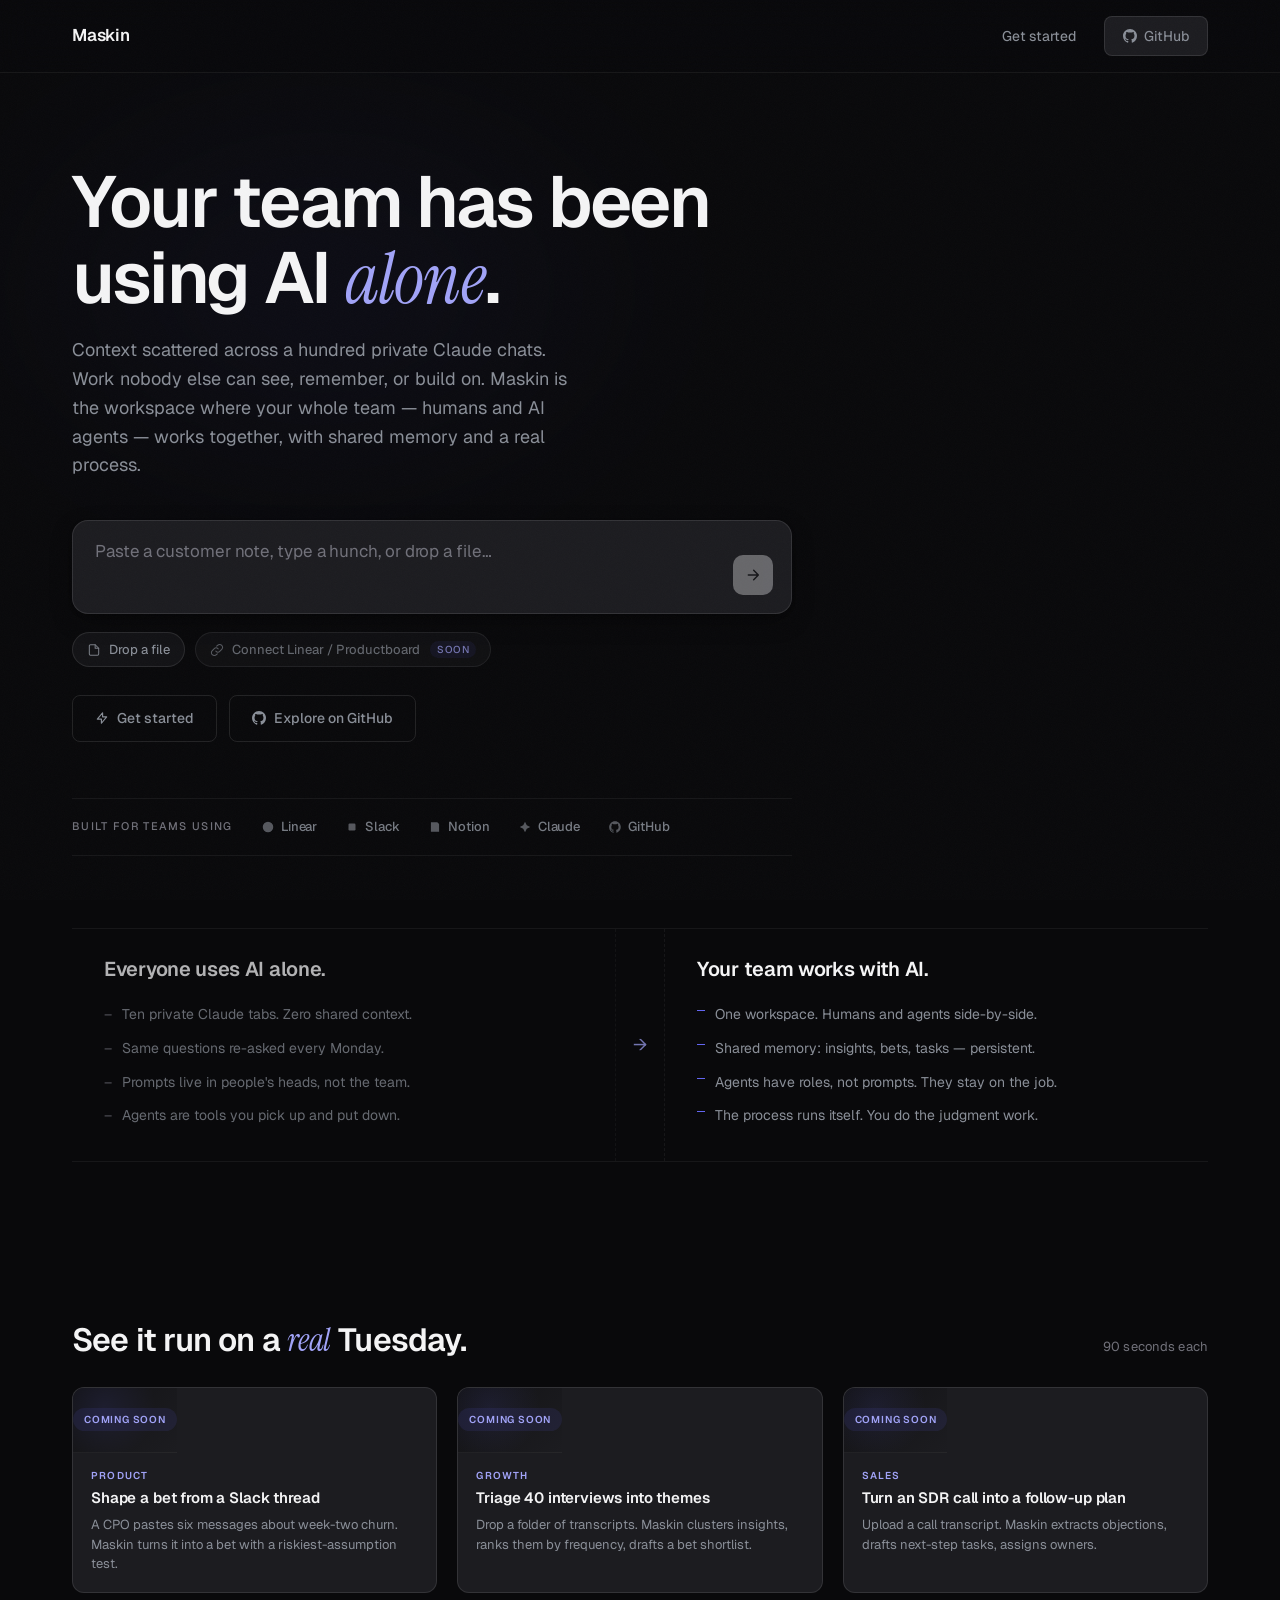
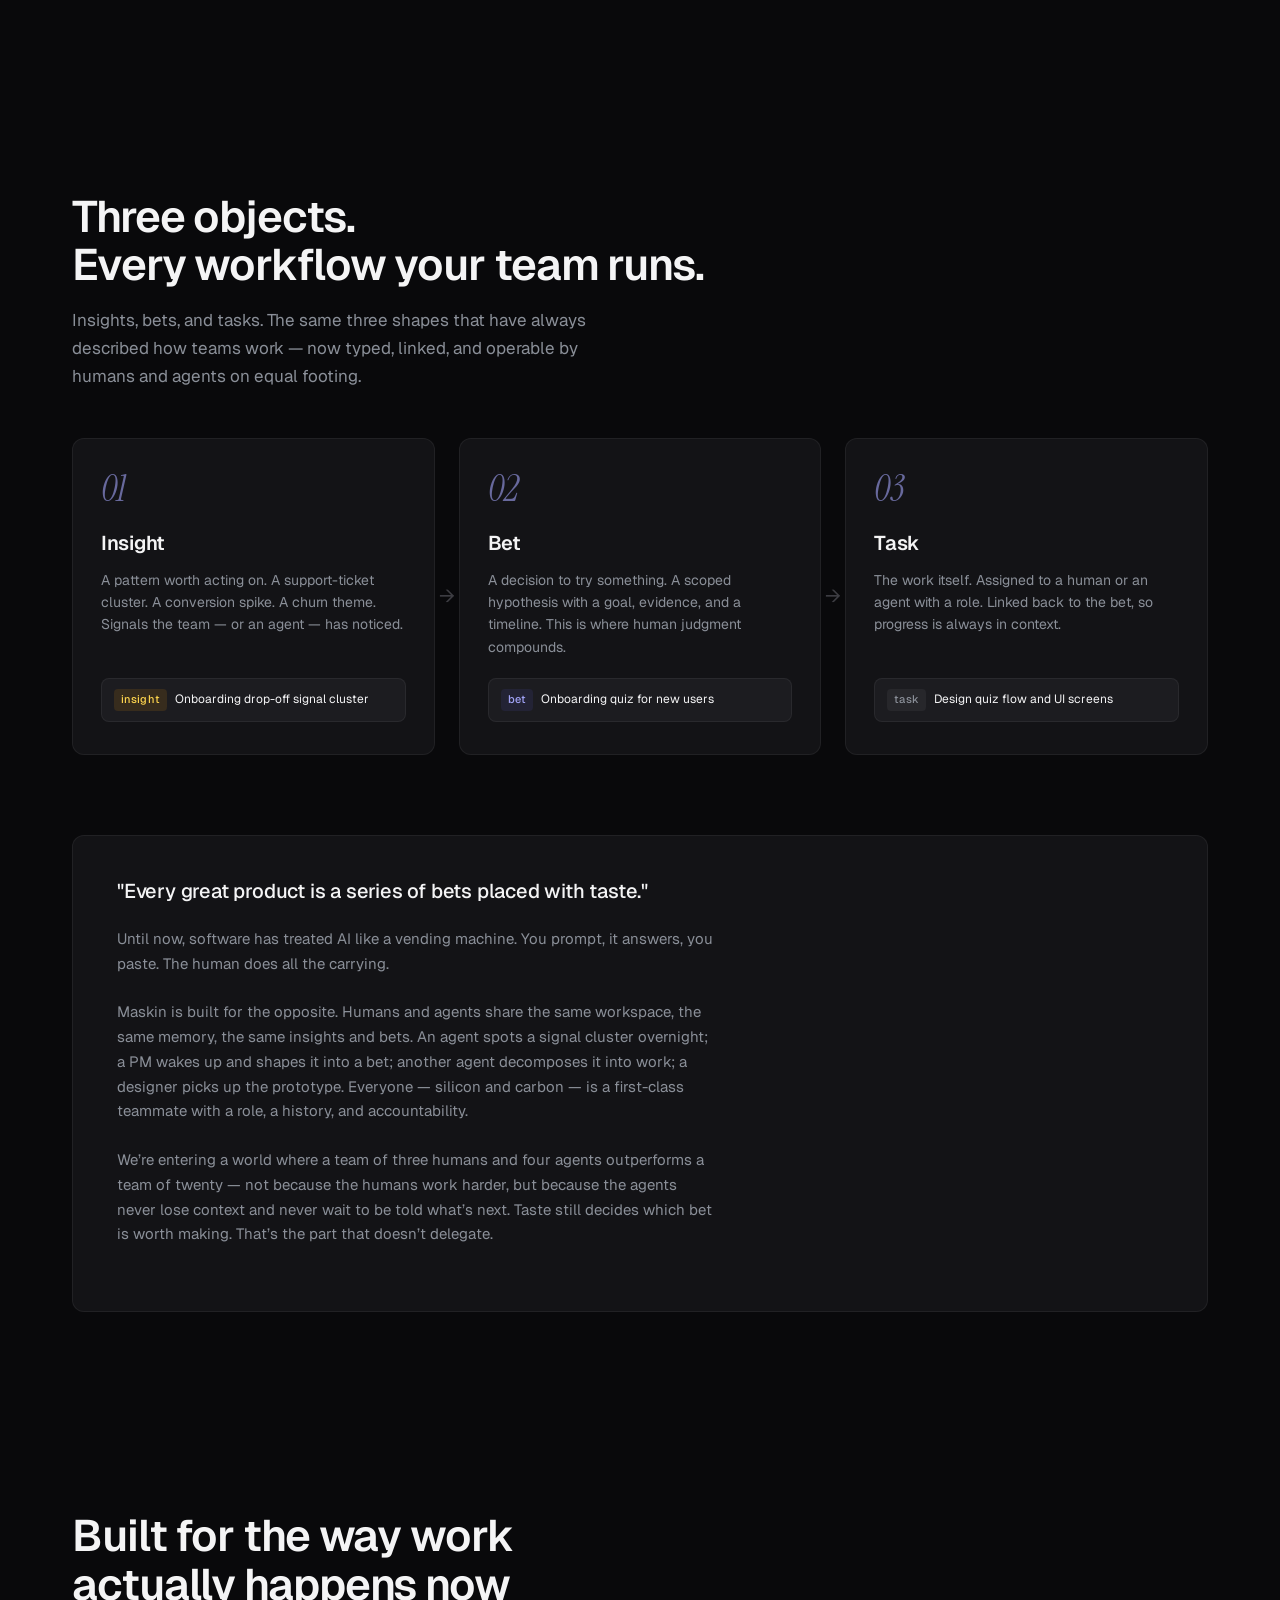
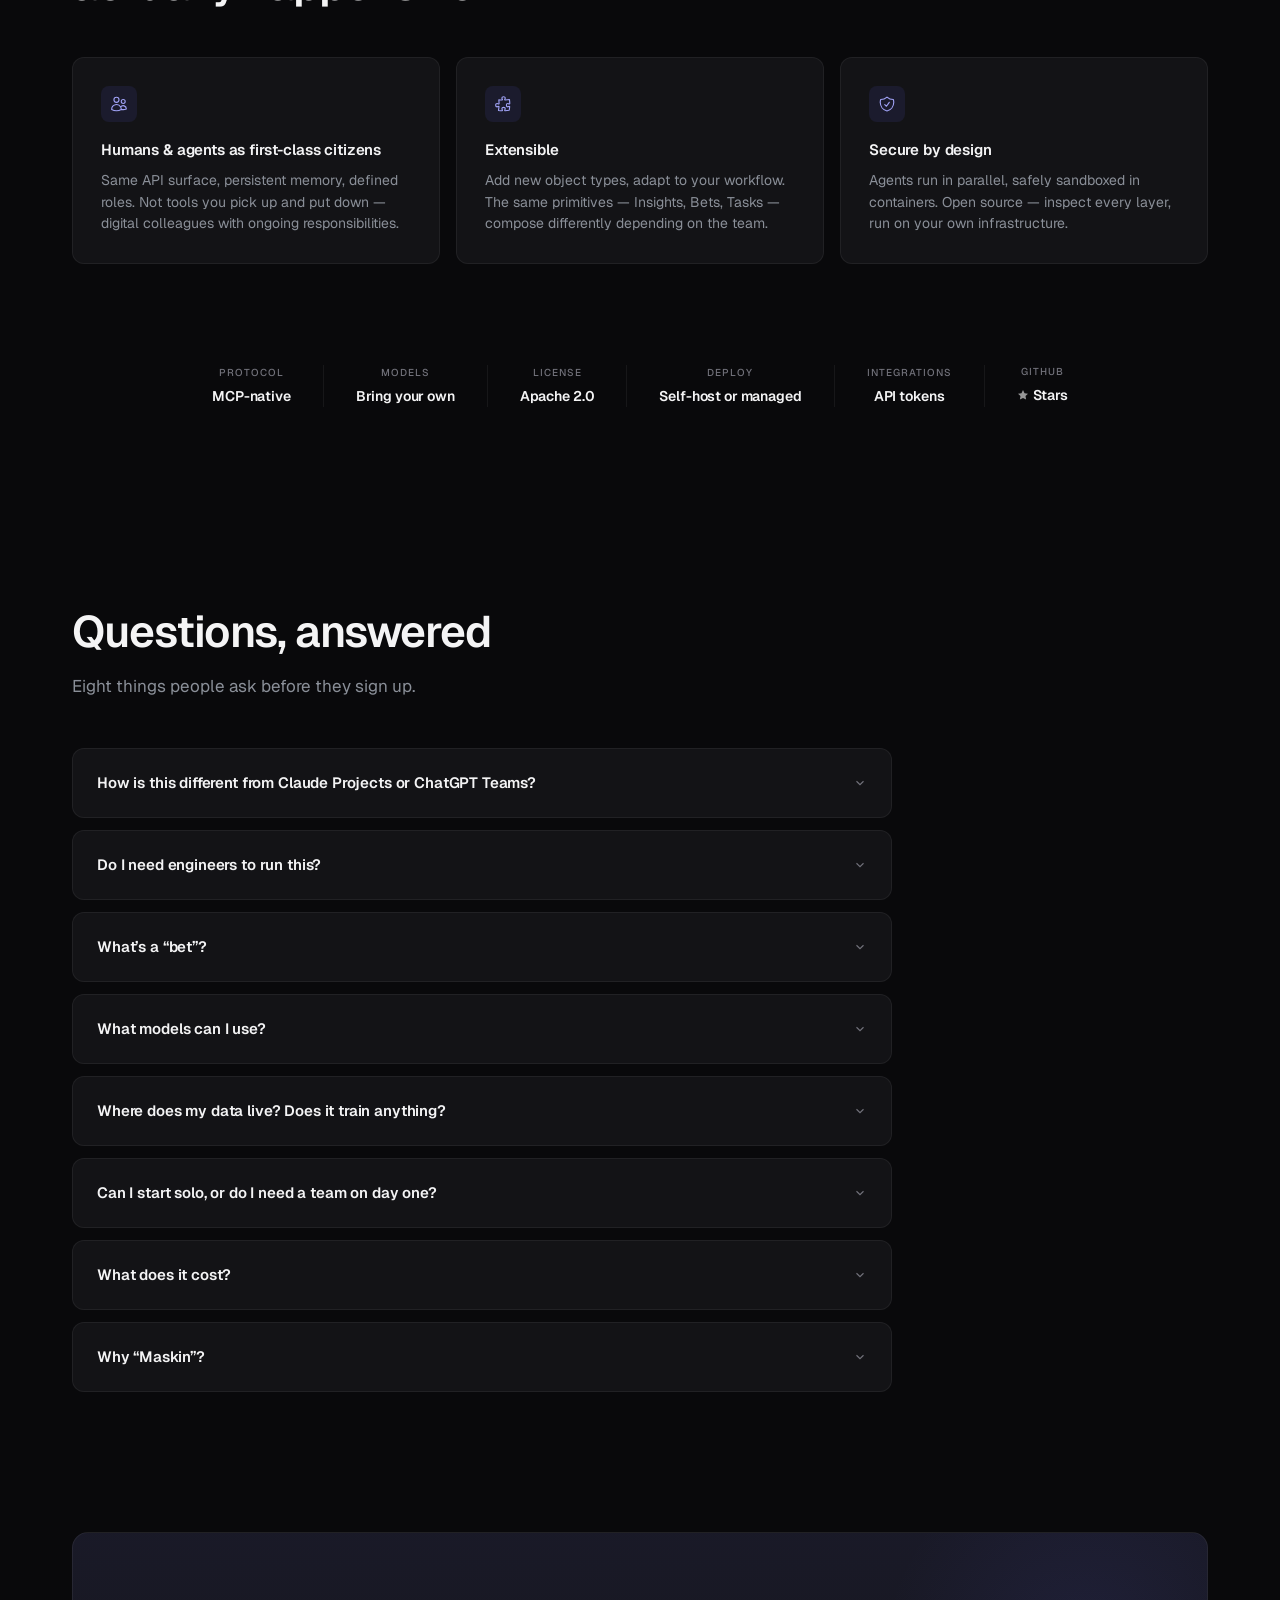
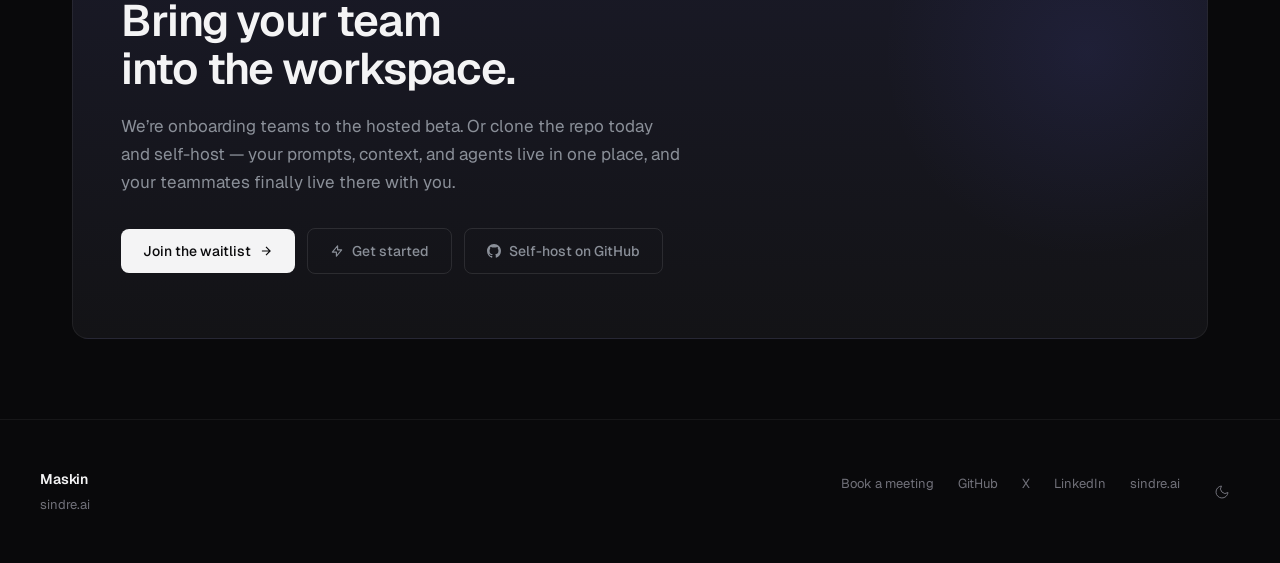
==== index.html @ 31eb18d1 "fixed env" ====
<!DOCTYPE html>
<html lang="en">
<head>
  <meta charset="utf-8" />
  <meta name="viewport" content="width=device-width, initial-scale=1" />
  <!-- Maskin backend base URL for the landing-page guest Bet Strategist endpoint (T5). Override per environment. -->
  <meta name="maskin-api-base" content="https://maskin.sindre.ai" />
  <title>Maskin — Your team's workspace for working with AI agents</title>
  <meta name="description" content="Stop using AI alone. Maskin is the purpose-built workspace where your whole team — humans and AI agents — works together with shared memory, context, and process. Open source." />

  <!-- Crawling & indexing -->
  <link rel="canonical" href="https://sindre.ai/" />
  <meta name="robots" content="index, follow, max-image-preview:large, max-snippet:-1" />

  <!-- Browser chrome -->
  <meta name="theme-color" content="#09090b" media="(prefers-color-scheme: dark)" />
  <meta name="theme-color" content="#fafafa" media="(prefers-color-scheme: light)" />
  <meta name="color-scheme" content="dark light" />

  <!-- Icons -->
  <link rel="icon" type="image/svg+xml" href="/favicon.svg" />
  <link rel="apple-touch-icon" href="/favicon.svg" />

  <!-- Open Graph -->
  <meta property="og:type" content="website" />
  <meta property="og:site_name" content="Maskin" />
  <meta property="og:url" content="https://sindre.ai/" />
  <meta property="og:title" content="Maskin — Your team's workspace for working with AI agents" />
  <meta property="og:description" content="Stop using AI alone. Maskin is the purpose-built workspace where your whole team — humans and AI agents — works together with shared memory, context, and process. Open source." />
  <meta property="og:image" content="https://sindre.ai/og-image.svg" />
  <meta property="og:image:width" content="1200" />
  <meta property="og:image:height" content="630" />
  <meta property="og:image:alt" content="Maskin — Your team's workspace for working with AI agents" />
  <meta property="og:locale" content="en_US" />

  <!-- Twitter / X Card -->
  <meta name="twitter:card" content="summary_large_image" />
  <meta name="twitter:site" content="@Sindre_ai" />
  <meta name="twitter:creator" content="@Sindre_ai" />
  <meta name="twitter:title" content="Maskin — Your team's workspace for working with AI agents" />
  <meta name="twitter:description" content="Stop using AI alone. Maskin is the workspace where your whole team — humans and AI agents — works together with shared memory, context, and process. Open source." />
  <meta name="twitter:image" content="https://sindre.ai/og-image.svg" />
  <meta name="twitter:image:alt" content="Maskin — Your team's workspace for working with AI agents" />

  <!-- Structured data -->
  <script type="application/ld+json">
  {
    "@context": "https://schema.org",
    "@type": "Organization",
    "name": "Maskin",
    "url": "https://sindre.ai/",
    "logo": "https://sindre.ai/favicon.svg",
    "description": "Maskin is the purpose-built workspace where your whole team — humans and AI agents — works together with shared memory, context, and process.",
    "sameAs": [
      "https://github.com/sindre-ai/maskin",
      "https://x.com/Sindre_ai",
      "https://www.linkedin.com/company/sindre"
    ]
  }
  </script>

  <link rel="preconnect" href="https://fonts.googleapis.com" />
  <link rel="preconnect" href="https://fonts.gstatic.com" crossorigin />
  <link href="https://fonts.googleapis.com/css2?family=Geist:wght@300;400;500;600;700&family=Instrument+Serif:ital@0;1&display=swap" rel="stylesheet" />
  <style>
    *, *::before, *::after { box-sizing: border-box; margin: 0; padding: 0; }

    /* ===== DARK-FIRST DESIGN SYSTEM ===== */
    :root {
      --bg: #09090b;
      --bg-surface: #131316;
      --bg-elevated: #1c1c20;
      --bg-hover: #222228;
      --bg-glass: rgba(9,9,11,0.82);
      --text: #f4f4f5;
      --text-secondary: #8a8f98;
      --text-muted: #71717a;
      --border: rgba(255,255,255,0.06);
      --border-hover: rgba(255,255,255,0.1);
      --border-strong: rgba(255,255,255,0.14);
      --accent: var(--tweak-accent, #6366f1);
      --accent-hover: #818cf8;
      --accent-subtle: color-mix(in srgb, var(--accent) 10%, transparent);
      --accent-text: color-mix(in srgb, var(--accent) 60%, #fff);
      --shadow-sm: 0 1px 2px rgba(0,0,0,0.3);
      --shadow-md: 0 2px 4px rgba(0,0,0,0.2), 0 8px 24px -4px rgba(0,0,0,0.4);
      --shadow-lg: 0 2px 4px rgba(0,0,0,0.2), 0 12px 32px -4px rgba(0,0,0,0.5), 0 32px 64px -8px rgba(0,0,0,0.3);
      --mock-bg: #111114;
      --mock-sidebar: #0e0e11;
      --mock-border: rgba(255,255,255,0.06);
      --mock-chrome: #0e0e11;
      --green: #34d399;
      --green-bg: rgba(16,185,129,0.12);
      --green-text: #6ee7b7;
      --blue-bg: rgba(59,130,246,0.12);
      --blue-text: #93c5fd;
      --amber-bg: rgba(245,158,11,0.12);
      --amber-text: #fcd34d;
      --rose-bg: rgba(244,63,94,0.12);
      --rose-text: #fda4af;
      --purple-bg: rgba(139,92,246,0.12);
      --purple-text: #c4b5fd;
    }

    [data-theme="light"] {
      --bg: #fafafa;
      --bg-surface: #f4f4f5;
      --bg-elevated: #ffffff;
      --bg-hover: #e4e4e7;
      --bg-glass: rgba(250,250,250,0.82);
      --text: #18181b;
      --text-secondary: #52525b;
      --text-muted: #a1a1aa;
      --border: rgba(0,0,0,0.06);
      --border-hover: rgba(0,0,0,0.1);
      --border-strong: rgba(0,0,0,0.14);
      --accent: #6366f1;
      --accent-hover: #4f46e5;
      --accent-subtle: rgba(99,102,241,0.06);
      --accent-text: #4338ca;
      --shadow-sm: 0 1px 2px rgba(0,0,0,0.04);
      --shadow-md: 0 2px 4px rgba(0,0,0,0.03), 0 8px 24px -4px rgba(0,0,0,0.06);
      --shadow-lg: 0 2px 4px rgba(0,0,0,0.03), 0 12px 32px -4px rgba(0,0,0,0.08), 0 32px 64px -8px rgba(0,0,0,0.06);
      --mock-bg: #ffffff;
      --mock-sidebar: #f8f8fa;
      --mock-border: rgba(0,0,0,0.06);
      --mock-chrome: #f4f4f5;
      --green: #10b981;
      --green-bg: #ecfdf5;
      --green-text: #065f46;
      --blue-bg: #eff6ff;
      --blue-text: #1e40af;
      --amber-bg: #fffbeb;
      --amber-text: #92400e;
      --rose-bg: #fff1f2;
      --rose-text: #9f1239;
      --purple-bg: #f5f3ff;
      --purple-text: #5b21b6;
    }

    html { scroll-behavior: smooth; }

    body {
      font-family: "Geist Sans", "Geist", ui-sans-serif, system-ui, -apple-system, sans-serif;
      background: var(--bg);
      color: var(--text);
      line-height: 1.6;
      -webkit-font-smoothing: antialiased;
      -moz-osx-font-smoothing: grayscale;
      transition: background 0.4s ease, color 0.4s ease;
    }

    /* Noise texture overlay */
    body::before {
      content: '';
      position: fixed; inset: 0; z-index: 9999;
      pointer-events: none;
      background-image: url("data:image/svg+xml,%3Csvg viewBox='0 0 256 256' xmlns='http://www.w3.org/2000/svg'%3E%3Cfilter id='n'%3E%3CfeTurbulence type='fractalNoise' baseFrequency='0.9' numOctaves='4' stitchTiles='stitch'/%3E%3C/filter%3E%3Crect width='100%25' height='100%25' filter='url(%23n)'/%3E%3C/svg%3E");
      background-size: 200px;
      opacity: 0.025;
    }
    [data-theme="light"] body::before { opacity: 0.018; }

    /* Fade-up animation */
    .fade-up {
      opacity: 0;
      transform: translateY(24px);
      transition: opacity 0.8s cubic-bezier(0.16, 1, 0.3, 1),
                  transform 0.8s cubic-bezier(0.16, 1, 0.3, 1);
    }
    .fade-up.visible { opacity: 1; transform: translateY(0); }
    .fade-up.d1 { transition-delay: 0.1s; }
    .fade-up.d2 { transition-delay: 0.2s; }
    .fade-up.d3 { transition-delay: 0.3s; }

    /* ===== NAV ===== */
    .nav {
      position: fixed; top: 0; left: 0; right: 0; z-index: 100;
      background: var(--bg-glass);
      backdrop-filter: blur(16px) saturate(1.4);
      -webkit-backdrop-filter: blur(16px) saturate(1.4);
      border-bottom: 1px solid var(--border);
    }
    .nav-inner {
      max-width: 1200px; margin: 0 auto;
      display: flex; align-items: center; justify-content: space-between;
      padding: 0 32px; height: 72px;
    }
    .nav-logo {
      font-size: 17px; font-weight: 600; color: var(--text);
      text-decoration: none; display: flex; align-items: center; gap: 10px;
      letter-spacing: -0.01em;
    }
    .nav-logo svg { width: 22px; height: 22px; opacity: 0.9; }
    .nav-links { display: flex; align-items: center; gap: 28px; }
    .nav-links a {
      font-size: 14px; font-weight: 450; color: var(--text-secondary);
      text-decoration: none; transition: color 0.2s;
    }
    .nav-links a:hover { color: var(--text); }
    .nav-cta {
      display: inline-flex; align-items: center; gap: 7px;
      padding: 8px 18px; border-radius: 8px; font-size: 13px; font-weight: 500;
      background: var(--bg-elevated); color: var(--text); text-decoration: none;
      border: 1px solid var(--border-hover);
      transition: all 0.2s;
    }
    .nav-cta:hover { border-color: var(--border-strong); background: var(--bg-hover); }
    .theme-toggle {
      background: none; border: none; border-radius: 8px;
      width: 36px; height: 36px; cursor: pointer;
      display: flex; align-items: center; justify-content: center;
      color: var(--text-muted); transition: all 0.2s;
    }
    .theme-toggle:hover { color: var(--text-secondary); }

    /* ===== HERO ===== */
    .hero {
      position: relative;
      padding: 164px 32px 80px;
      max-width: 1200px; margin: 0 auto;
    }
    .hero-label-dot {
      width: 6px; height: 6px; border-radius: 50%;
      background: var(--accent); box-shadow: 0 0 0 4px var(--accent-subtle);
      animation: pulse-dot 2.4s infinite;
    }
    .hero h1 em {
      font-style: italic; font-family: 'Instrument Serif', Georgia, serif;
      font-weight: 400; color: var(--accent-text);
      letter-spacing: -0.01em;
    }
    .split-narrative {
      margin-top: 72px;
      display: grid;
      grid-template-columns: 1fr 48px 1fr;
      gap: 0;
      border-top: 1px solid var(--border);
      border-bottom: 1px solid var(--border);
      align-items: stretch;
    }
    .split-col { padding: 28px 32px; min-height: 220px; }
    .split-before { border-right: 1px dashed var(--border); opacity: 0.72; }
    .split-after { border-left: 1px dashed var(--border); padding-left: 32px; }
    .split-divider {
      display: flex; align-items: center; justify-content: center;
      color: var(--accent-text); font-size: 18px; opacity: 0.7;
    }
    .split-label {
      font-size: 10px; font-weight: 600; text-transform: uppercase;
      letter-spacing: 0.14em; color: var(--text-muted);
      margin-bottom: 8px;
    }
    .split-after .split-label { color: var(--accent-text); }
    .split-title {
      font-size: 20px; font-weight: 600; letter-spacing: -0.015em;
      color: var(--text); margin-bottom: 16px; line-height: 1.25;
    }
    .split-list { list-style: none; padding: 0; margin: 0; }
    .split-list li {
      font-size: 14px; color: var(--text-secondary); line-height: 1.55;
      padding: 6px 0 6px 18px; position: relative;
    }
    .split-before .split-list li::before {
      content: '\2013'; position: absolute; left: 0; top: 6px;
      color: var(--text-muted);
    }
    .split-after .split-list li::before {
      content: ''; position: absolute; left: 0; top: 12px;
      width: 8px; height: 1px; background: var(--accent);
    }
    @media (max-width: 768px) {
      .split-narrative { grid-template-columns: 1fr; }
      .split-divider { display: none; }
      .split-before, .split-after { border: none; padding: 24px 20px; }
      .split-before { border-bottom: 1px dashed var(--border); }
    }
    .hero::before {
      content: '';
      position: absolute; top: 40px; left: -10%; width: 800px; height: 500px;
      background: radial-gradient(ellipse at center, var(--accent) 0%, transparent 70%);
      opacity: 0.06; filter: blur(80px);
      pointer-events: none; z-index: -1;
    }
    .hero-label {
      font-size: 11px; font-weight: 500; text-transform: uppercase;
      letter-spacing: 0.12em; color: var(--accent-text);
      margin-bottom: 20px; display: flex; align-items: center; gap: 8px;
    }
    .hero-label svg { width: 14px; height: 14px; opacity: 0.7; }
    .hero h1 {
      font-size: clamp(48px, 6vw, 72px); font-weight: 600;
      line-height: 1.05; letter-spacing: -0.03em;
      color: var(--text);
      margin-bottom: 20px; max-width: 720px;
    }
    .hero p {
      font-size: 18px; color: var(--text-secondary);
      max-width: 520px; line-height: 1.6; margin-bottom: 40px;
    }
    .hero p.hero-explainer {
      font-size: 22px; color: var(--text);
      max-width: 640px; line-height: 1.5; margin-bottom: 18px;
      font-weight: 400; letter-spacing: -0.01em;
    }
    .hero p.hero-explainer em, .hero p.hero-explainer strong {
      font-weight: 500; color: var(--text);
    }
    @media (max-width: 640px) {
      .hero p.hero-explainer { font-size: 18px; }
    }
    .demo-explainer {
      font-size: clamp(22px, 2.2vw, 28px);
      font-weight: 500;
      line-height: 1.35; letter-spacing: -0.02em;
      color: var(--text);
      max-width: 760px;
      margin: 0 auto 14px;
      text-align: center;
      text-wrap: balance;
    }
    @media (max-width: 640px) {
      .demo-explainer { font-size: 20px; }
    }
    .hero-actions { display: flex; align-items: center; gap: 12px; flex-wrap: wrap; }
    .btn-primary {
      display: inline-flex; align-items: center; gap: 8px;
      padding: 11px 22px; border-radius: 8px; font-size: 14px; font-weight: 500;
      background: var(--text); color: var(--bg); text-decoration: none;
      transition: all 0.2s cubic-bezier(0.16, 1, 0.3, 1);
      border: none; cursor: pointer;
    }
    .btn-primary:hover { transform: translateY(-1px); box-shadow: 0 4px 16px rgba(0,0,0,0.3); }
    .btn-secondary {
      display: inline-flex; align-items: center; gap: 8px;
      padding: 11px 22px; border-radius: 8px; font-size: 14px; font-weight: 500;
      background: transparent; color: var(--text-secondary); text-decoration: none;
      border: 1px solid var(--border-hover); cursor: pointer;
      transition: all 0.2s cubic-bezier(0.16, 1, 0.3, 1);
    }
    .btn-secondary:hover { border-color: var(--border-strong); color: var(--text); transform: translateY(-1px); }

    /* ===== PROMPT BAR ===== */
    .prompt-bar-wrap {
      max-width: 720px;
      margin: 32px 0 28px;
    }
    .prompt-bar {
      position: relative;
      display: flex;
      align-items: flex-end;
      gap: 12px;
      padding: 18px 18px 18px 22px;
      background: var(--bg-elevated);
      border: 1px solid var(--border-hover);
      border-radius: 16px;
      box-shadow: var(--shadow-md);
      transition: border-color 0.2s, box-shadow 0.2s, background 0.2s;
    }
    .prompt-bar:focus-within {
      border-color: var(--accent);
      box-shadow: 0 0 0 4px var(--accent-subtle), var(--shadow-md);
    }
    .prompt-bar.is-dragover {
      border-color: var(--accent);
      background: var(--accent-subtle);
    }
    .prompt-input {
      flex: 1;
      min-height: 56px;
      max-height: 240px;
      resize: none;
      border: none;
      outline: none;
      background: transparent;
      color: var(--text);
      font-family: inherit;
      font-size: 17px;
      line-height: 1.5;
      letter-spacing: -0.005em;
      padding: 0;
    }
    .prompt-input::placeholder { color: var(--text-muted); }
    .prompt-submit {
      flex: 0 0 auto;
      width: 40px; height: 40px;
      display: inline-flex; align-items: center; justify-content: center;
      border: none; border-radius: 10px;
      background: var(--text); color: var(--bg);
      cursor: pointer;
      transition: transform 0.2s cubic-bezier(0.16, 1, 0.3, 1), opacity 0.2s, background 0.2s;
    }
    .prompt-submit:hover:not(:disabled) { transform: translateY(-1px); }
    .prompt-submit:disabled { opacity: 0.35; cursor: not-allowed; }
    .prompt-submit svg { width: 16px; height: 16px; }
    .prompt-file-input { display: none; }
    .prompt-route-hint {
      position: absolute;
      left: 22px;
      bottom: -22px;
      font-size: 12px;
      color: var(--text-muted);
      letter-spacing: 0.01em;
      opacity: 0;
      transform: translateY(-4px);
      transition: opacity 0.2s, transform 0.2s;
      pointer-events: none;
    }
    .prompt-route-hint.is-visible { opacity: 1; transform: translateY(0); }
    .prompt-route-hint b {
      color: var(--accent-text);
      font-weight: 500;
    }
    .prompt-chips {
      display: flex;
      flex-wrap: wrap;
      gap: 10px;
      margin-top: 18px;
    }
    .prompt-chip {
      display: inline-flex; align-items: center; gap: 8px;
      padding: 8px 14px;
      font-family: inherit;
      font-size: 13px; font-weight: 450;
      color: var(--text-secondary);
      background: var(--bg-surface);
      border: 1px solid var(--border-hover);
      border-radius: 999px;
      cursor: pointer;
      transition: all 0.2s;
    }
    .prompt-chip:hover:not(:disabled) {
      color: var(--text);
      border-color: var(--border-strong);
      background: var(--bg-hover);
    }
    .prompt-chip:disabled { cursor: not-allowed; opacity: 0.7; }
    .prompt-chip svg { width: 14px; height: 14px; opacity: 0.85; }
    .prompt-chip-badge {
      font-size: 10px; font-weight: 500;
      letter-spacing: 0.06em; text-transform: uppercase;
      padding: 2px 7px; border-radius: 999px;
      background: var(--accent-subtle);
      color: var(--accent-text);
      margin-left: 2px;
    }
    .prompt-file-pill {
      display: none;
      align-items: center; gap: 8px;
      padding: 6px 10px 6px 12px;
      font-size: 12px;
      color: var(--text-secondary);
      background: var(--bg-surface);
      border: 1px solid var(--border-hover);
      border-radius: 999px;
      margin-right: 8px;
    }
    .prompt-file-pill.is-visible { display: inline-flex; }
    .prompt-file-pill button {
      width: 18px; height: 18px; padding: 0;
      display: inline-flex; align-items: center; justify-content: center;
      border: none; background: transparent;
      color: var(--text-muted); cursor: pointer; border-radius: 50%;
    }
    .prompt-file-pill button:hover { color: var(--text); background: var(--bg-hover); }
    @media (max-width: 640px) {
      .prompt-bar { padding: 14px; gap: 10px; }
      .prompt-input { font-size: 16px; min-height: 48px; }
      .prompt-submit { width: 36px; height: 36px; }
      .prompt-chip { font-size: 12px; padding: 7px 12px; }
    }

    /* ===== DRAFT STREAM (T5) ===== */
    .draft-stream {
      display: none;
      max-width: 720px;
      margin: 22px 0 0;
      padding: 22px 22px 20px;
      background: var(--bg-elevated);
      border: 1px solid var(--border);
      border-radius: 16px;
      box-shadow: var(--shadow-md);
      opacity: 0;
      transform: translateY(6px);
      transition: opacity 0.25s ease-out, transform 0.25s ease-out, border-color 0.2s;
    }
    .draft-stream.is-visible { display: block; opacity: 1; transform: translateY(0); }
    .draft-stream.is-streaming { border-color: var(--accent); box-shadow: 0 0 0 4px var(--accent-subtle), var(--shadow-md); }
    .draft-stream-header {
      display: flex; align-items: center; gap: 10px;
      font-size: 12px; font-weight: 500;
      letter-spacing: 0.06em; text-transform: uppercase;
      color: var(--text-muted);
      margin-bottom: 14px;
    }
    .draft-stream-dot {
      width: 8px; height: 8px; border-radius: 50%;
      background: var(--text-muted);
    }
    .draft-stream.is-streaming .draft-stream-dot {
      background: var(--accent);
      animation: draft-stream-pulse 1.1s ease-in-out infinite;
    }
    .draft-stream.is-error .draft-stream-dot,
    .draft-stream.is-malformed .draft-stream-dot { background: #e16464; }
    .draft-stream.is-done .draft-stream-dot { background: #4ade80; }
    @keyframes draft-stream-pulse {
      0%, 100% { transform: scale(1); opacity: 1; }
      50% { transform: scale(1.4); opacity: 0.55; }
    }
    @media (prefers-reduced-motion: reduce) {
      .draft-stream.is-streaming .draft-stream-dot { animation: none; }
      .draft-stream { transition: opacity 0.15s; transform: none; }
    }
    .draft-stream-body {
      font-size: 15px;
      line-height: 1.6;
      color: var(--text);
      white-space: normal;
      word-wrap: break-word;
    }
    .draft-stream-body h3 {
      font-size: 13px; font-weight: 600;
      letter-spacing: 0.04em; text-transform: uppercase;
      color: var(--accent-text);
      margin: 18px 0 6px;
    }
    .draft-stream-body h3:first-child { margin-top: 0; }
    .draft-stream-body p { margin: 0 0 12px; color: var(--text-secondary); }
    .draft-stream-body p:last-child { margin-bottom: 0; }
    .draft-stream-body strong { color: var(--text); font-weight: 600; }
    .draft-stream-body em { font-style: italic; color: var(--text-secondary); }
    .draft-stream-body ul { margin: 0 0 12px; padding-left: 20px; color: var(--text-secondary); }
    .draft-stream-body li { margin: 0 0 4px; }
    .draft-stream-body code {
      font-family: ui-monospace, SFMono-Regular, Menlo, monospace;
      font-size: 13px;
      padding: 1px 5px;
      border-radius: 4px;
      background: var(--bg-surface);
    }
    .draft-stream-cursor {
      display: inline-block;
      width: 6px; height: 1em;
      vertical-align: -2px;
      background: var(--accent);
      margin-left: 2px;
      animation: draft-stream-cursor 1s steps(2) infinite;
    }
    @keyframes draft-stream-cursor { 50% { opacity: 0; } }
    @media (prefers-reduced-motion: reduce) {
      .draft-stream-cursor { animation: none; opacity: 1; }
    }
    .draft-stream-banner {
      display: flex; align-items: flex-start; gap: 10px;
      padding: 12px 14px;
      margin: 0 0 14px;
      border-radius: 10px;
      font-size: 13px;
      line-height: 1.5;
      border: 1px solid var(--border);
      background: var(--bg-surface);
      color: var(--text-secondary);
    }
    .draft-stream-banner.is-warn {
      border-color: rgba(225, 100, 100, 0.4);
      background: rgba(225, 100, 100, 0.06);
      color: var(--text);
    }
    .draft-stream-banner svg { flex: 0 0 16px; width: 16px; height: 16px; margin-top: 2px; }
    .draft-stream-banner b { color: var(--text); font-weight: 600; }
    .draft-stream-actions {
      margin-top: 14px;
      display: flex; flex-wrap: wrap; gap: 10px;
    }
    .draft-stream-actions button,
    .draft-stream-actions a {
      display: inline-flex; align-items: center; gap: 6px;
      padding: 8px 14px;
      font-family: inherit;
      font-size: 13px; font-weight: 500;
      color: var(--text);
      background: transparent;
      border: 1px solid var(--border-strong);
      border-radius: 999px;
      cursor: pointer;
      text-decoration: none;
      transition: background 0.15s, border-color 0.15s;
    }
    .draft-stream-actions button:hover,
    .draft-stream-actions a:hover { background: var(--bg-hover); border-color: var(--text-muted); }
    @media (max-width: 640px) {
      .draft-stream { padding: 18px; margin-top: 18px; }
      .draft-stream-body { font-size: 14px; }
    }

    /* ===== USED-BY STRIP ===== */
    .used-by {
      max-width: 720px;
      margin: 56px 0 0;
      padding: 18px 0;
      display: flex; align-items: center; gap: 28px;
      border-top: 1px solid var(--border);
      border-bottom: 1px solid var(--border);
    }
    .used-by-label {
      font-size: 11px; font-weight: 500; text-transform: uppercase;
      letter-spacing: 0.12em; color: var(--text-muted);
      white-space: nowrap;
    }
    .used-by-logos {
      display: flex; align-items: center; gap: 28px;
      flex-wrap: wrap; flex: 1;
    }
    .used-by-logo {
      display: inline-flex; align-items: center; gap: 6px;
      font-size: 13px; font-weight: 500;
      color: var(--text-secondary);
      letter-spacing: -0.005em;
      opacity: 0.85;
      transition: opacity 0.2s, color 0.2s;
    }
    .used-by-logo:hover { opacity: 1; color: var(--text); }
    .used-by-logo svg { width: 14px; height: 14px; opacity: 0.7; }
    @media (max-width: 640px) {
      .used-by { flex-direction: column; align-items: flex-start; gap: 12px;
                 padding: 16px 0; margin-top: 40px; }
      .used-by-logos { gap: 20px; }
    }

    /* ===== USE-CASE VIDEO TILES ===== */
    .cases-section { padding: 80px 32px 100px; max-width: 1200px; margin: 0 auto; }
    .cases-head {
      display: flex; align-items: baseline; justify-content: space-between;
      margin-bottom: 28px; gap: 24px; flex-wrap: wrap;
    }
    .cases-title {
      font-size: clamp(24px, 3vw, 32px); font-weight: 600;
      letter-spacing: -0.025em; line-height: 1.15;
      color: var(--text); max-width: 640px;
      text-wrap: balance;
    }
    .cases-title em {
      font-family: 'Instrument Serif', Georgia, serif; font-style: italic;
      font-weight: 400; color: var(--accent-text); letter-spacing: -0.01em;
    }
    .cases-sub {
      font-size: 13px; color: var(--text-muted);
      letter-spacing: 0.01em; white-space: nowrap;
    }
    .case-grid {
      display: grid; grid-template-columns: repeat(3, 1fr); gap: 20px;
    }
    .case {
      display: flex; flex-direction: column;
      background: var(--bg-elevated);
      border: 1px solid var(--border-hover);
      border-radius: 12px;
      overflow: hidden;
      cursor: pointer;
      text-align: left;
      color: inherit;
      font-family: inherit;
      transition:
        transform 200ms cubic-bezier(0.16, 1, 0.3, 1),
        border-color 200ms cubic-bezier(0.16, 1, 0.3, 1),
        box-shadow  200ms cubic-bezier(0.16, 1, 0.3, 1);
    }
    .case:hover { border-color: var(--border-strong); transform: translateY(-2px);
                  box-shadow: var(--shadow-md); }
    .case:active { transform: translateY(0); }
    .case:focus-visible { outline: 2px solid var(--accent); outline-offset: 2px;
                          border-color: var(--accent); }
    .case-thumb {
      position: relative; aspect-ratio: 16 / 10;
      background: linear-gradient(135deg, var(--bg-surface) 0%, var(--bg-elevated) 100%);
      border-bottom: 1px solid var(--border);
      display: flex; align-items: center; justify-content: center;
      overflow: hidden;
    }
    .case-thumb::after {
      content: ""; position: absolute; inset: 0; pointer-events: none;
      background: radial-gradient(circle at 30% 30%,
        color-mix(in srgb, var(--accent) 10%, transparent), transparent 60%);
    }
    .case-play {
      position: relative; z-index: 1;
      width: 44px; height: 44px; border-radius: 999px;
      background: var(--text); color: var(--bg);
      display: flex; align-items: center; justify-content: center;
      box-shadow: 0 4px 16px rgba(0,0,0,0.32);
      transition: transform 200ms cubic-bezier(0.16, 1, 0.3, 1);
    }
    .case:hover .case-play { transform: scale(1.06); }
    .case-play svg { width: 14px; height: 14px; margin-left: 2px; }
    .case-runtime {
      position: absolute; right: 10px; bottom: 10px; z-index: 1;
      padding: 3px 7px; border-radius: 4px;
      background: rgba(9,9,11,0.7);
      backdrop-filter: blur(8px); -webkit-backdrop-filter: blur(8px);
      font-size: 11px; font-weight: 500;
      color: var(--text); letter-spacing: 0.01em;
    }
    .case-meta { padding: 16px 18px 18px; display: flex; flex-direction: column; gap: 6px; }
    .case-tag {
      font-size: 10px; font-weight: 600; letter-spacing: 0.12em;
      text-transform: uppercase; color: var(--accent-text);
    }
    .case-name {
      font-size: 15px; font-weight: 600; letter-spacing: -0.01em;
      color: var(--text); line-height: 1.3;
    }
    .case-desc {
      font-size: 13px; color: var(--text-secondary);
      line-height: 1.5; margin-top: 2px;
    }
    /* Empty state — videos not yet produced. Tiles ship in this state until swap-in. */
    .case.is-empty { cursor: default; }
    .case.is-empty:hover { transform: none; border-color: var(--border-hover);
                           box-shadow: none; }
    .case.is-empty .case-play { display: none; }
    .case-soon {
      position: relative; z-index: 1;
      padding: 5px 11px; border-radius: 999px;
      background: var(--accent-subtle); color: var(--accent-text);
      font-size: 10px; font-weight: 600;
      text-transform: uppercase; letter-spacing: 0.08em;
    }
    /* Loading + error states ship with empty markup — wire up when real videos land. */
    .case.is-loading .case-thumb { background: var(--bg-surface); }
    .case.is-loading .case-play,
    .case.is-loading .case-runtime { display: none; }
    .case-skeleton {
      position: relative; z-index: 1;
      width: 70%; height: 8px; border-radius: 4px;
      background: linear-gradient(90deg,
        var(--bg-elevated) 0%, var(--bg-hover) 50%, var(--bg-elevated) 100%);
      background-size: 200% 100%;
      animation: case-shimmer 1.2s linear infinite;
    }
    @keyframes case-shimmer {
      0% { background-position: 200% 0; }
      100% { background-position: -200% 0; }
    }
    .case.is-error .case-play { display: none; }
    .case-error {
      position: relative; z-index: 1;
      display: flex; flex-direction: column; align-items: center; gap: 8px;
      color: var(--text-secondary);
    }
    .case-error-msg { font-size: 12px; color: var(--text-muted); }
    .case-retry {
      padding: 5px 12px; border-radius: 6px;
      background: var(--bg-elevated); color: var(--text);
      border: 1px solid var(--border-hover);
      font-size: 12px; font-weight: 500; cursor: pointer;
      transition: border-color 0.15s, background 0.15s;
    }
    .case-retry:hover { border-color: var(--border-strong); background: var(--bg-hover); }
    @media (max-width: 1023px) {
      .case-grid { grid-template-columns: repeat(2, 1fr); }
      .case-grid .case:nth-child(3) { grid-column: span 2; max-width: calc(50% - 10px); }
    }
    @media (max-width: 639px) {
      .cases-section { padding: 60px 20px 80px; }
      .case-grid { grid-template-columns: 1fr; gap: 14px; }
      .case-grid .case:nth-child(3) { grid-column: span 1; max-width: none; }
      .cases-head { margin-bottom: 20px; }
      .cases-sub { display: none; }
    }
    @media (prefers-reduced-motion: reduce) {
      .case, .case-play, .case-skeleton { transition: none; animation: none; }
    }

    /* ===== APP MOCKUP ===== */
    .mockup-section {
      position: relative;
      padding: 0 32px 120px; max-width: 1200px; margin: 0 auto;
    }
    .mockup-section::before {
      content: '';
      position: absolute; top: -60px; left: 50%; transform: translateX(-50%);
      width: 80%; height: 400px;
      background: radial-gradient(ellipse at center, var(--accent) 0%, transparent 70%);
      opacity: 0.04; filter: blur(60px);
      pointer-events: none; z-index: -1;
    }
    .app-mock {
      width: 100%; border-radius: 12px;
      border: 1px solid var(--border-hover);
      background: var(--mock-bg);
      box-shadow: var(--shadow-lg);
      overflow: hidden; user-select: none;
      font-family: "Geist Sans", "Geist", ui-sans-serif, system-ui, sans-serif;
    }
    .mock-chrome {
      display: flex; align-items: center; gap: 5px;
      padding: 10px 14px; background: var(--mock-chrome);
      border-bottom: 1px solid var(--mock-border);
    }
    .mock-dot { width: 5px; height: 5px; border-radius: 50%; background: var(--text-muted); opacity: 0.4; }
    .mock-url { margin-left: 14px; font-size: 11px; color: var(--text-muted); font-weight: 500; letter-spacing: 0.01em; }
    .mock-body { display: flex; min-height: 440px; }

    /* Sidebar */
    .mock-sidebar {
      width: 192px; flex-shrink: 0;
      border-right: 1px solid var(--mock-border);
      background: var(--mock-sidebar);
      padding: 16px 10px; display: flex; flex-direction: column;
    }
    .mock-sidebar-logo { display: flex; align-items: center; gap: 8px; padding: 0 8px; margin-bottom: 20px; }
    .mock-sidebar-logo span { font-size: 13px; font-weight: 600; color: var(--text); }
    .mock-sidebar-logo .logo-icon {
      width: 18px; height: 18px; border-radius: 4px;
      background: var(--accent); display: flex; align-items: center; justify-content: center;
      color: white; font-size: 10px; font-weight: 700;
    }
    .mock-nav { display: flex; flex-direction: column; gap: 1px; }
    .mock-nav-item {
      display: flex; align-items: center; gap: 8px;
      padding: 6px 8px; border-radius: 6px; font-size: 13px; font-weight: 500;
      color: var(--text-muted); cursor: pointer; transition: all 0.15s;
      border: 1px solid transparent; background: none;
      text-align: left; width: 100%;
    }
    .mock-nav-item:hover { color: var(--text-secondary); background: var(--bg-hover); }
    .mock-nav-item.active {
      color: var(--text); background: var(--bg-elevated);
      border-color: var(--border-hover);
      box-shadow: var(--shadow-sm);
    }
    .mock-nav-item svg { width: 16px; height: 16px; flex-shrink: 0; }

    /* Main content area */
    .mock-main { flex: 1; min-width: 0; overflow: hidden; position: relative; }
    .mock-screen {
      position: absolute; inset: 0;
      opacity: 0; pointer-events: none;
      transition: opacity 0.25s ease;
      display: flex; flex-direction: column;
      overflow-y: auto;
    }
    .mock-screen.active { opacity: 1; pointer-events: auto; position: relative; }
    .mock-content-header {
      padding: 18px 24px 14px;
      border-bottom: 1px solid var(--mock-border);
    }
    .mock-content-header h2 { font-size: 15px; font-weight: 600; color: var(--text); letter-spacing: -0.01em; }
    .mock-content-header .meta {
      display: flex; align-items: center; gap: 10px;
      margin-top: 4px; font-size: 12px; color: var(--text-muted);
    }
    .mock-content-body { padding: 18px 24px; flex: 1; }

    /* Status badges */
    .badge {
      display: inline-flex; align-items: center; padding: 2px 7px;
      border-radius: 4px; font-size: 11px; font-weight: 500; letter-spacing: 0.01em;
    }
    .badge-green { background: var(--green-bg); color: var(--green-text); }
    .badge-blue { background: var(--blue-bg); color: var(--blue-text); }
    .badge-amber { background: var(--amber-bg); color: var(--amber-text); }
    .badge-rose { background: var(--rose-bg); color: var(--rose-text); }
    .badge-purple { background: var(--purple-bg); color: var(--purple-text); }

    /* Avatars */
    .avatar {
      width: 22px; height: 22px; border-radius: 50%;
      display: inline-flex; align-items: center; justify-content: center;
      font-size: 8px; font-weight: 700; flex-shrink: 0;
      border: 2px solid var(--mock-bg);
    }
    .avatar-sm { width: 18px; height: 18px; font-size: 7px; border-width: 1.5px; }
    .avatar-green { background: var(--green-bg); color: var(--green-text); }
    .avatar-blue { background: var(--blue-bg); color: var(--blue-text); }
    .avatar-amber { background: var(--amber-bg); color: var(--amber-text); }
    .avatar-rose { background: var(--rose-bg); color: var(--rose-text); }
    .avatar-purple { background: var(--purple-bg); color: var(--purple-text); }

    /* Pulse screen */
    .pulse-cards { display: flex; flex-direction: column; gap: 8px; }
    .pulse-card {
      padding: 12px 14px; border-radius: 8px;
      border: 1px solid var(--mock-border);
      background: var(--bg-elevated); transition: all 0.2s; cursor: pointer;
    }
    .pulse-card:hover { border-color: var(--border-hover); }
    .pulse-card-header { display: flex; align-items: center; justify-content: space-between; margin-bottom: 6px; }
    .pulse-card-header .left { display: flex; align-items: center; gap: 8px; }
    .pulse-card p { font-size: 12px; color: var(--text-secondary); line-height: 1.5; }
    .pulse-card .agent-name { font-size: 12px; font-weight: 600; color: var(--text); }
    .pulse-card .time { font-size: 11px; color: var(--text-muted); }
    .pulse-actions { display: flex; gap: 5px; margin-top: 8px; }
    .pulse-btn {
      padding: 3px 10px; border-radius: 5px; font-size: 11px; font-weight: 500;
      border: 1px solid var(--border); background: transparent; color: var(--text-secondary);
      cursor: pointer; transition: all 0.15s;
    }
    .pulse-btn:hover { background: var(--bg-hover); color: var(--text); }
    .pulse-btn.primary { background: var(--accent); color: white; border-color: transparent; }
    .pulse-btn.primary:hover { background: var(--accent-hover); }

    /* Objects screen — data table matching real app */
    .objects-toolbar { display: flex; align-items: center; gap: 10px; margin-bottom: 14px; }
    .objects-tabs { display: flex; gap: 0; }
    .objects-tab {
      padding: 5px 12px; font-size: 12px; font-weight: 500;
      color: var(--text-muted); cursor: pointer; background: none;
      border: 1px solid var(--border); transition: all 0.15s;
    }
    .objects-tab:first-child { border-radius: 5px 0 0 5px; }
    .objects-tab:last-child { border-radius: 0 5px 5px 0; }
    .objects-tab:not(:first-child) { border-left: none; }
    .objects-tab.active { color: var(--text); background: var(--bg-hover); }
    .objects-table { width: 100%; }
    .objects-header {
      display: grid; grid-template-columns: 1fr 72px 60px 80px 72px;
      gap: 8px; padding: 6px 0; border-bottom: 1px solid var(--mock-border);
      font-size: 11px; font-weight: 500; color: var(--text-muted);
    }
    .objects-row {
      display: grid; grid-template-columns: 1fr 72px 60px 80px 72px;
      gap: 8px; align-items: center;
      padding: 8px 0; border-bottom: 1px solid var(--mock-border);
      font-size: 12px; cursor: pointer; transition: all 0.1s;
    }
    .objects-row:hover { background: var(--bg-hover); margin: 0 -6px; padding: 8px 6px; border-radius: 4px; }
    .objects-row .title { color: var(--text); font-weight: 500; overflow: hidden; text-overflow: ellipsis; white-space: nowrap; }
    .objects-row .col-muted { font-size: 11px; color: var(--text-muted); }
    /* Type badge colors */
    .badge-insight { background: rgba(245,158,11,0.12); color: var(--amber-text); }
    .badge-bet { background: var(--accent-subtle); color: var(--accent-text); }
    .badge-task { background: rgba(113,113,122,0.12); color: var(--text-secondary); }
    [data-theme="light"] .badge-insight { background: #fef3c7; color: #92400e; }
    [data-theme="light"] .badge-bet { background: #e0e7ff; color: #3730a3; }
    [data-theme="light"] .badge-task { background: #f4f4f5; color: #71717a; }

    /* Agents screen — card grid matching real app */
    .agents-grid { display: grid; grid-template-columns: 1fr 1fr; gap: 8px; }
    .agent-card {
      padding: 12px 14px; border-radius: 8px;
      border: 1px solid var(--mock-border); background: var(--bg-elevated);
      cursor: pointer; transition: all 0.2s;
    }
    .agent-card:hover { border-color: var(--border-hover); }
    .agent-card.working { border-color: var(--accent); background: rgba(99,102,241,0.04); }
    .agent-card.failed { border-color: var(--rose-text); }
    .agent-card-header { display: flex; align-items: center; justify-content: space-between; margin-bottom: 2px; }
    .agent-card-header .left { display: flex; align-items: center; gap: 8px; }
    .agent-card-header .name { font-size: 12px; font-weight: 600; color: var(--text); }
    .agent-status { font-size: 11px; font-weight: 500; }
    .agent-status.working { color: var(--accent); }
    .agent-status.idle { color: var(--text-muted); }
    .agent-status.failed { color: var(--rose-text); }
    .status-dot { width: 5px; height: 5px; border-radius: 50%; display: inline-block; }
    .status-dot.working { background: var(--accent); animation: pulse-dot 2s infinite; }
    .status-dot.idle { background: var(--text-muted); }
    .agent-card .role { font-size: 11px; color: var(--text-muted); line-height: 1.45; margin-bottom: 6px; margin-left: 30px; overflow: hidden; text-overflow: ellipsis; white-space: nowrap; }
    .agent-card .activity-line { font-size: 11px; color: var(--text-muted); margin-left: 30px; overflow: hidden; text-overflow: ellipsis; white-space: nowrap; }
    .agent-card.working .activity-line { color: var(--accent); }
    @keyframes pulse-dot { 0%, 100% { opacity: 1; } 50% { opacity: 0.3; } }

    /* Bet detail view */
    .bet-detail { max-width: 100%; }
    .bet-detail-title { font-size: 15px; font-weight: 600; color: var(--text); margin-bottom: 8px; }
    .bet-detail-meta { display: flex; align-items: center; gap: 8px; margin-bottom: 16px; font-size: 11px; }
    .bet-detail-meta .badge { font-size: 10px; }
    .bet-detail-meta .meta-agent { display: flex; align-items: center; gap: 4px; color: var(--text-muted); }
    .bet-detail h3 { font-size: 13px; font-weight: 600; color: var(--text); margin: 16px 0 6px; }
    .bet-detail h3:first-of-type { margin-top: 0; }
    .bet-detail p { font-size: 12px; color: var(--text-secondary); line-height: 1.6; margin: 0; }
    .bet-detail .evidence-list { list-style: none; padding: 0; margin: 0; }
    .bet-detail .evidence-list li { font-size: 12px; color: var(--text-secondary); line-height: 1.6; padding: 4px 0; padding-left: 12px; position: relative; }
    .bet-detail .evidence-list li::before { content: "\2022"; position: absolute; left: 0; color: var(--text-muted); }
    .bet-detail .evidence-list strong { color: var(--text); }
    .bet-detail .goal-list { list-style: decimal; padding-left: 18px; margin: 0; }
    .bet-detail .goal-list li { font-size: 12px; color: var(--text-secondary); line-height: 1.6; padding: 2px 0; }
    .bet-detail-divider { border: none; border-top: 1px solid var(--mock-border); margin: 16px 0; }
    .bet-detail .related-header { display: flex; justify-content: space-between; align-items: center; margin-bottom: 8px; }
    .bet-detail .related-header span { font-size: 11px; font-weight: 600; color: var(--text-muted); letter-spacing: 0.03em; text-transform: uppercase; }
    .bet-detail .related-row { display: flex; align-items: center; gap: 6px; padding: 6px 0; font-size: 12px; color: var(--text-secondary); flex-wrap: wrap; }
    .bet-detail .related-row .badge { font-size: 10px; }
    .bet-detail .back-link { display: inline-flex; align-items: center; gap: 4px; font-size: 11px; color: var(--text-muted); cursor: pointer; margin-bottom: 12px; }
    .bet-detail .back-link:hover { color: var(--text); }
    .bet-detail .related-row.related-hidden { display: none; }
    .related-show-more { display: inline-block; margin-top: 4px; padding: 0; font-size: 12px; color: var(--text-muted); background: none; border: none; cursor: default; font-weight: 500; }

    /* Activity screen — single-line feed matching real app */
    .activity-feed { display: flex; flex-direction: column; }
    .activity-item {
      display: flex; align-items: center; gap: 8px;
      padding: 8px 0; font-size: 12px;
    }
    .activity-item.agent { opacity: 0.75; }
    .activity-item .activity-icon { width: 14px; height: 14px; flex-shrink: 0; color: var(--text-muted); }
    .activity-item .actor-name { font-weight: 600; color: var(--text); white-space: nowrap; }
    .activity-item .desc { color: var(--text-muted); }
    .activity-item .entity { color: var(--text-secondary); white-space: nowrap; overflow: hidden; text-overflow: ellipsis; }
    .activity-item .time { margin-left: auto; white-space: nowrap; font-size: 11px; color: var(--text-muted); flex-shrink: 0; }

    /* Triggers screen — list matching real app */
    .trigger-rows { display: flex; flex-direction: column; gap: 8px; }
    .trigger-row {
      display: flex; align-items: center; gap: 12px;
      padding: 12px 14px; border-radius: 8px;
      border: 1px solid var(--mock-border); background: var(--bg-elevated);
      cursor: pointer; transition: all 0.15s;
    }
    .trigger-row:hover { border-color: var(--border-hover); }
    .trigger-dot { width: 10px; height: 10px; border-radius: 50%; flex-shrink: 0; }
    .trigger-dot.enabled { background: var(--green); }
    .trigger-dot.disabled { background: var(--text-muted); opacity: 0.4; }
    .trigger-info { flex: 1; }
    .trigger-info .trigger-name { font-size: 12px; font-weight: 500; color: var(--text); }
    .trigger-info .trigger-meta { font-size: 11px; color: var(--text-muted); margin-top: 1px; }

    /* ===== SECTIONS ===== */
    .section {
      padding: 100px 32px; max-width: 1200px; margin: 0 auto;
    }
    .section-label {
      font-size: 11px; font-weight: 500; text-transform: uppercase;
      letter-spacing: 0.12em; color: var(--accent-text);
      margin-bottom: 14px;
      padding-left: 14px;
      border-left: 2px solid var(--accent);
    }
    .section h2 {
      font-size: clamp(32px, 4vw, 44px); font-weight: 600;
      line-height: 1.1; letter-spacing: -0.025em; margin-bottom: 16px;
    }
    .section .subtitle {
      font-size: 17px; color: var(--text-secondary);
      max-width: 560px; line-height: 1.65; margin-bottom: 48px;
    }

    /* Method block */
    .method-block {
      padding: 40px 44px; border-radius: 12px;
      border: 1px solid var(--border);
      background: var(--bg-surface);
    }
    .method-block blockquote {
      font-size: 20px; line-height: 1.55; color: var(--text);
      font-weight: 500; margin-bottom: 20px; max-width: 600px;
      letter-spacing: -0.01em;
    }
    .method-block .method-desc {
      font-size: 15px; color: var(--text-secondary); line-height: 1.65;
      margin-bottom: 24px; max-width: 600px;
    }
    .method-block .method-link {
      display: inline-flex; align-items: center; gap: 6px;
      font-size: 14px; font-weight: 500; color: var(--accent-text);
      text-decoration: none; transition: gap 0.2s;
    }
    .method-block .method-link:hover { gap: 10px; }

    /* Primitives */
    .primitives-grid {
      display: grid;
      grid-template-columns: 1fr 24px 1fr 24px 1fr;
      gap: 0;
      align-items: stretch;
      margin-top: 24px;
    }
    .primitive-card {
      padding: 32px 28px; border-radius: 12px;
      border: 1px solid var(--border);
      background: var(--bg-surface);
      display: flex; flex-direction: column;
      transition: all 0.3s cubic-bezier(0.16, 1, 0.3, 1);
    }
    .primitive-card:hover {
      border-color: var(--border-hover);
      transform: translateY(-2px);
      box-shadow: var(--shadow-md);
    }
    .primitive-step {
      font-family: 'Instrument Serif', Georgia, serif;
      font-size: 36px; font-weight: 400; font-style: italic;
      color: var(--accent-text); opacity: 0.6;
      line-height: 1; margin-bottom: 20px;
      letter-spacing: -0.02em;
    }
    .primitive-name {
      font-size: 20px; font-weight: 600;
      color: var(--text); margin-bottom: 10px;
      letter-spacing: -0.015em;
    }
    .primitive-desc {
      font-size: 14px; color: var(--text-secondary);
      line-height: 1.6; margin-bottom: 20px;
      flex: 1;
    }
    .primitive-example {
      display: flex; align-items: center; gap: 8px;
      padding: 10px 12px; border-radius: 8px;
      background: var(--bg-elevated);
      border: 1px solid var(--mock-border);
      font-size: 12px; color: var(--text);
    }
    .primitive-arrow {
      display: flex; align-items: center; justify-content: center;
      font-size: 20px; color: var(--text-muted);
      opacity: 0.5;
    }
    @media (max-width: 880px) {
      .primitives-grid { grid-template-columns: 1fr; gap: 12px; }
      .primitive-arrow { transform: rotate(90deg); padding: 4px 0; }
    }

    /* CTA card */
    .cta-section { padding-top: 40px; }
    .cta-card {
      padding: 64px 48px; border-radius: 16px;
      border: 1px solid var(--border);
      background: linear-gradient(180deg,
        color-mix(in srgb, var(--accent) 8%, var(--bg-surface)) 0%,
        var(--bg-surface) 100%);
      position: relative; overflow: hidden;
    }
    .cta-card::before {
      content: '';
      position: absolute; top: -120px; right: -120px;
      width: 480px; height: 480px;
      background: radial-gradient(circle, var(--accent) 0%, transparent 60%);
      opacity: 0.10; pointer-events: none;
    }
    .cta-card > * { position: relative; z-index: 1; }
    .cta-label {
      font-size: 11px; font-weight: 600; text-transform: uppercase;
      letter-spacing: 0.14em; color: var(--accent-text);
      margin-bottom: 14px;
      display: inline-block;
      padding: 4px 12px; border-radius: 999px;
      background: var(--accent-subtle);
      border: 1px solid var(--accent-subtle);
    }
    @media (max-width: 768px) {
      .cta-card { padding: 40px 24px; }
    }

    /* Use case button group */
    .carousel-tabs { display: flex; gap: 0; }
    .carousel-tab {
      padding: 8px 20px; cursor: pointer;
      border: 1px solid var(--border); background: transparent;
      font-size: 13px; font-weight: 500; color: var(--text-muted);
      transition: all 0.2s;
    }
    .carousel-tab:first-child { border-radius: 8px 0 0 8px; }
    .carousel-tab:last-child { border-radius: 0 8px 8px 0; }
    .carousel-tab:not(:first-child) { border-left: none; }
    .carousel-tab.active { color: var(--text); background: var(--bg-hover); }

    /* Use case mockup */
    .uc-mock {
      width: 100%; border-radius: 12px;
      border: 1px solid var(--border-hover);
      background: var(--mock-bg);
      box-shadow: var(--shadow-lg);
      overflow: hidden; user-select: none;
    }
    .uc-mock .mock-chrome {
      display: flex; align-items: center; gap: 5px;
      padding: 10px 14px; background: var(--mock-chrome);
      border-bottom: 1px solid var(--mock-border);
    }
    .uc-mock .uc-mock-body { display: flex; min-height: 360px; }
    .uc-mock .uc-sidebar {
      width: 180px; flex-shrink: 0;
      border-right: 1px solid var(--mock-border);
      background: var(--mock-sidebar); padding: 14px 10px;
      display: none;
    }
    .uc-mock .uc-sidebar-logo { display: flex; align-items: center; gap: 7px; padding: 0 6px; margin-bottom: 16px; }
    .uc-mock .uc-sidebar-logo .logo-icon {
      width: 18px; height: 18px; border-radius: 4px;
      background: var(--accent); display: flex; align-items: center; justify-content: center;
      color: white; font-size: 10px; font-weight: 700;
    }
    .uc-mock .uc-sidebar-logo span { font-size: 12px; font-weight: 600; color: var(--text); }
    .uc-mock .uc-nav-item {
      display: flex; align-items: center; gap: 7px;
      padding: 5px 7px; border-radius: 5px; font-size: 12px; font-weight: 500;
      color: var(--text-muted); margin-bottom: 1px;
    }
    .uc-mock .uc-nav-item.active {
      color: var(--text); background: var(--bg-elevated);
      border: 1px solid var(--border-hover); box-shadow: var(--shadow-sm);
    }
    .uc-mock .uc-nav-item svg { width: 14px; height: 14px; }
    .uc-mock .uc-main { flex: 1; min-width: 0; overflow: hidden; }
    .uc-mock .uc-header {
      padding: 16px 20px 12px; border-bottom: 1px solid var(--mock-border);
    }
    .uc-mock .uc-header h3 { font-size: 14px; font-weight: 600; color: var(--text); letter-spacing: -0.01em; }
    .uc-mock .uc-header .meta { font-size: 11px; color: var(--text-muted); margin-top: 3px; }
    .uc-mock .uc-body { padding: 16px 20px; }
    .uc-mock .uc-item {
      display: flex; align-items: flex-start; gap: 8px;
      padding: 10px 12px; border-radius: 6px;
      border: 1px solid var(--mock-border); background: var(--bg-elevated);
      margin-bottom: 6px;
    }
    .uc-mock .uc-item .item-text { flex: 1; }
    .uc-mock .uc-item .item-title { font-size: 12px; font-weight: 500; color: var(--text); margin-bottom: 2px; }
    .uc-mock .uc-item .item-desc { font-size: 11px; color: var(--text-muted); line-height: 1.4; }
    .uc-mock .uc-item .item-meta { font-size: 10px; color: var(--text-muted); margin-top: 4px; display: flex; align-items: center; gap: 8px; }
    .uc-mock .uc-row {
      display: flex; align-items: center; gap: 10px;
      padding: 8px 0; border-bottom: 1px solid var(--mock-border);
      font-size: 12px;
    }
    .uc-mock .uc-row .title { flex: 1; color: var(--text); font-weight: 500; }
    .uc-mock .uc-row .assignee { color: var(--text-muted); font-size: 11px; display: flex; align-items: center; gap: 4px; }

    /* Pillars */
    .pillars { display: grid; grid-template-columns: repeat(3, 1fr); gap: 16px; }
    .pillar {
      padding: 28px; border-radius: 12px;
      border: 1px solid var(--border);
      background: var(--bg-surface);
      transition: all 0.3s cubic-bezier(0.16, 1, 0.3, 1);
    }
    .pillar:hover { border-color: var(--border-hover); transform: translateY(-2px); }
    .pillar-icon {
      width: 36px; height: 36px; border-radius: 8px;
      background: var(--accent-subtle); color: var(--accent-text);
      display: flex; align-items: center; justify-content: center;
      margin-bottom: 16px;
    }
    .pillar h3 { font-size: 15px; font-weight: 600; margin-bottom: 8px; letter-spacing: -0.01em; }
    .pillar p { font-size: 14px; color: var(--text-secondary); line-height: 1.55; }

    /* FAQ */
    .faq-list { display: flex; flex-direction: column; gap: 12px; max-width: 820px; }
    .faq-item {
      border: 1px solid var(--border); border-radius: 12px;
      background: var(--bg-surface);
      transition: border-color 0.3s cubic-bezier(0.16, 1, 0.3, 1);
    }
    .faq-item:hover { border-color: var(--border-hover); }
    .faq-item summary {
      list-style: none; cursor: pointer;
      padding: 22px 24px;
      display: flex; align-items: center; justify-content: space-between; gap: 16px;
    }
    .faq-item summary::-webkit-details-marker { display: none; }
    .faq-q { font-size: 15px; font-weight: 600; color: var(--text); letter-spacing: -0.01em; }
    .faq-chevron { color: var(--text-muted); transition: transform 0.25s ease; flex-shrink: 0; }
    .faq-item[open] .faq-chevron { transform: rotate(180deg); color: var(--accent-text); }
    .faq-a {
      padding: 0 24px 22px; margin: 0;
      font-size: 14px; color: var(--text-secondary); line-height: 1.6;
    }

    /* Tech bar */
    .tech-bar {
      display: flex; align-items: center; justify-content: center;
      gap: 0; flex-wrap: wrap;
    }
    .tech-item {
      text-align: center; padding: 0 32px;
      border-right: 1px solid var(--border);
    }
    .tech-item:last-child { border-right: none; }
    .tech-item .label {
      font-size: 10px; text-transform: uppercase; letter-spacing: 0.1em;
      color: var(--text-muted); font-weight: 500; margin-bottom: 4px;
    }
    .tech-item .value { font-size: 14px; font-weight: 600; color: var(--text); letter-spacing: -0.01em; }

    /* Footer */
    .footer {
      border-top: 1px solid var(--border);
      padding: 48px 32px; margin-top: 40px;
    }
    .footer-inner {
      max-width: 1200px; margin: 0 auto;
      display: flex; align-items: center; justify-content: space-between;
      flex-wrap: wrap; gap: 16px;
    }
    .footer-left .footer-brand { font-size: 14px; font-weight: 600; color: var(--text); margin-bottom: 4px; letter-spacing: -0.01em; }
    .footer-left p { font-size: 13px; color: var(--text-muted); }
    .footer-links { display: flex; gap: 24px; }
    .footer-links a { font-size: 13px; color: var(--text-muted); text-decoration: none; transition: color 0.2s; }
    .footer-links a:hover { color: var(--text); }

    /* ===== RESPONSIVE ===== */
    @media (max-width: 1024px) {
      .pillars { grid-template-columns: 1fr 1fr; }
    }
    @media (max-width: 768px) {
      .hero { padding: 128px 20px 64px; }
      .section { padding: 64px 20px; }
      .mockup-section { padding: 0 20px 80px; }
      .mock-sidebar { display: none; }
      .pillars { grid-template-columns: 1fr; }
      .agents-grid { grid-template-columns: 1fr; }
      .carousel-tabs { flex-direction: column; }
      .carousel-tab { border-radius: 0; border-left: 1px solid var(--border); }
      .carousel-tab:first-child { border-radius: 8px 8px 0 0; }
      .carousel-tab:last-child { border-radius: 0 0 8px 8px; }
      .carousel-tab:not(:first-child) { border-top: none; border-left: 1px solid var(--border); }
      .flow { gap: 4px; }
      .flow-step { min-width: 90px; font-size: 11px; padding: 10px 10px; }
      .nav-inner { padding: 0 20px; }
      .nav-links a.hide-mobile { display: none; }
      .tech-item { padding: 0 16px; }
      .objects-header { grid-template-columns: 1fr 60px 50px; }
      .objects-row { grid-template-columns: 1fr 60px 50px; }
      .objects-header span:nth-child(n+4), .objects-row span:nth-child(n+4) { display: none; }
    }
    @media (max-width: 480px) {
      .flow { flex-direction: column; }
      .flow-arrow { transform: rotate(90deg); }
      .hero h1 { font-size: 36px; }
    }
  </style>
</head>
<body>

<!-- Nav -->
<nav class="nav">
  <div class="nav-inner">
    <a href="/" class="nav-logo">Maskin</a>
    <div class="nav-links">
      <a href="#use-cases" class="hide-mobile">
</a>
      <a href="#method" class="hide-mobile">
</a>
      <a href="/docs/get-started/" class="hide-mobile">Get started</a>
      <a href="https://github.com/sindre-ai/maskin" class="nav-cta" target="_blank">
        <svg width="14" height="14" viewBox="0 0 24 24" fill="currentColor"><path d="M12 0c-6.626 0-12 5.373-12 12 0 5.302 3.438 9.8 8.207 11.387.599.111.793-.261.793-.577v-2.234c-3.338.726-4.033-1.416-4.033-1.416-.546-1.387-1.333-1.756-1.333-1.756-1.089-.745.083-.729.083-.729 1.205.084 1.839 1.237 1.839 1.237 1.07 1.834 2.807 1.304 3.492.997.107-.775.418-1.305.762-1.604-2.665-.305-5.467-1.334-5.467-5.931 0-1.311.469-2.381 1.236-3.221-.124-.303-.535-1.524.117-3.176 0 0 1.008-.322 3.301 1.23.957-.266 1.983-.399 3.003-.404 1.02.005 2.047.138 3.006.404 2.291-1.552 3.297-1.23 3.297-1.23.653 1.653.242 2.874.118 3.176.77.84 1.235 1.911 1.235 3.221 0 4.609-2.807 5.624-5.479 5.921.43.372.823 1.102.823 2.222v3.293c0 .319.192.694.801.576 4.765-1.589 8.199-6.086 8.199-11.386 0-6.627-5.373-12-12-12z"/></svg>
        GitHub
      </a>
    </div>
  </div>
</nav>

<!-- Hero -->
<section class="hero">
  <h1 class="fade-up d1" id="hero-headline">Your team has been<br>using AI <em>alone</em>.</h1>
  <p class="fade-up d2" id="hero-sub">Context scattered across a hundred private Claude chats. Work nobody else can see, remember, or build on. Maskin is the workspace where your whole team &mdash; humans and AI agents &mdash; works together, with shared memory and a real process.</p>

  <!-- Prompt bar: paste a hunch, drop a file, or a URL -->
  <div class="prompt-bar-wrap fade-up d3" id="prompt-bar-wrap">
    <form class="prompt-bar" id="prompt-form" novalidate aria-label="Try Maskin: paste a hunch, drop a file, or paste a URL">
      <span class="prompt-file-pill" id="prompt-file-pill" aria-live="polite">
        <span id="prompt-file-name"></span>
        <button type="button" id="prompt-file-clear" aria-label="Remove file">
          <svg width="12" height="12" viewBox="0 0 24 24" fill="none" stroke="currentColor" stroke-width="2.4"><path d="M6 6l12 12M6 18L18 6"/></svg>
        </button>
      </span>
      <textarea class="prompt-input" id="prompt-input" rows="1"
        placeholder="Paste a customer note, type a hunch, or drop a file&hellip;"
        aria-label="Describe your bet, paste notes, or paste a URL"></textarea>
      <button class="prompt-submit" id="prompt-submit" type="submit" aria-label="Draft my bet" disabled>
        <svg viewBox="0 0 24 24" fill="none" stroke="currentColor" stroke-width="2.2" stroke-linecap="round" stroke-linejoin="round"><path d="M5 12h14M13 5l7 7-7 7"/></svg>
      </button>
      <input class="prompt-file-input" type="file" id="prompt-file"
        accept=".txt,.md,.markdown,.pdf,.docx,.csv,.json,.html,.rtf" />
      <div class="prompt-route-hint" id="prompt-route-hint"></div>
    </form>
    <div class="prompt-chips" role="group" aria-label="Other ways to start">
      <button type="button" class="prompt-chip" id="prompt-chip-file">
        <svg viewBox="0 0 24 24" fill="none" stroke="currentColor" stroke-width="1.8" stroke-linecap="round" stroke-linejoin="round"><path d="M14 3H6a2 2 0 0 0-2 2v14a2 2 0 0 0 2 2h12a2 2 0 0 0 2-2V9z"/><path d="M14 3v6h6"/></svg>
        Drop a file
      </button>
      <button type="button" class="prompt-chip" id="prompt-chip-connect" disabled aria-disabled="true" title="Coming soon">
        <svg viewBox="0 0 24 24" fill="none" stroke="currentColor" stroke-width="1.8" stroke-linecap="round" stroke-linejoin="round"><path d="M10 14a5 5 0 0 0 7.07 0l3-3a5 5 0 1 0-7.07-7.07l-1.5 1.5"/><path d="M14 10a5 5 0 0 0-7.07 0l-3 3a5 5 0 1 0 7.07 7.07l1.5-1.5"/></svg>
        Connect Linear / Productboard
        <span class="prompt-chip-badge">Soon</span>
      </button>
    </div>
  </div>

  <!-- Streaming draft renderer (T5). Populated by the script at the bottom of the page on `maskin:prompt-submit`. -->
  <section class="draft-stream" id="draft-stream" role="region" aria-live="polite" aria-atomic="false" aria-label="Bet draft"></section>

  <div class="hero-actions fade-up d3">
    <a href="/docs/get-started/" class="btn-secondary">
      <svg width="14" height="14" viewBox="0 0 24 24" fill="none" stroke="currentColor" stroke-width="2"><path stroke-linecap="round" stroke-linejoin="round" d="M13 10V3L4 14h7v7l9-11h-7z"/></svg>
      Get started
    </a>
    <a href="https://github.com/sindre-ai/maskin" class="btn-secondary" target="_blank">
      <svg width="14" height="14" viewBox="0 0 24 24" fill="currentColor"><path d="M12 0c-6.626 0-12 5.373-12 12 0 5.302 3.438 9.8 8.207 11.387.599.111.793-.261.793-.577v-2.234c-3.338.726-4.033-1.416-4.033-1.416-.546-1.387-1.333-1.756-1.333-1.756-1.089-.745.083-.729.083-.729 1.205.084 1.839 1.237 1.839 1.237 1.07 1.834 2.807 1.304 3.492.997.107-.775.418-1.305.762-1.604-2.665-.305-5.467-1.334-5.467-5.931 0-1.311.469-2.381 1.236-3.221-.124-.303-.535-1.524.117-3.176 0 0 1.008-.322 3.301 1.23.957-.266 1.983-.399 3.003-.404 1.02.005 2.047.138 3.006.404 2.291-1.552 3.297-1.23 3.297-1.23.653 1.653.242 2.874.118 3.176.77.84 1.235 1.911 1.235 3.221 0 4.609-2.807 5.624-5.479 5.921.43.372.823 1.102.823 2.222v3.293c0 .319.192.694.801.576 4.765-1.589 8.199-6.086 8.199-11.386 0-6.627-5.373-12-12-12z"/></svg>
      Explore on GitHub
    </a>
  </div>

  <!-- Built-for strip: integrations the landing visitor already uses -->
  <div class="used-by fade-up d3" aria-label="Tools Maskin works with">
    <span class="used-by-label">Built for teams using</span>
    <div class="used-by-logos">
      <span class="used-by-logo" aria-label="Linear">
        <svg viewBox="0 0 24 24" fill="currentColor" aria-hidden="true"><circle cx="12" cy="12" r="9"/></svg>
        Linear
      </span>
      <span class="used-by-logo" aria-label="Slack">
        <svg viewBox="0 0 24 24" fill="currentColor" aria-hidden="true"><rect x="6" y="6" width="12" height="12" rx="2"/></svg>
        Slack
      </span>
      <span class="used-by-logo" aria-label="Notion">
        <svg viewBox="0 0 24 24" fill="currentColor" aria-hidden="true"><path d="M5 4h11l3 3v13H5z"/></svg>
        Notion
      </span>
      <span class="used-by-logo" aria-label="Claude">
        <svg viewBox="0 0 24 24" fill="currentColor" aria-hidden="true"><path d="M12 3l3 6 6 3-6 3-3 6-3-6-6-3 6-3z"/></svg>
        Claude
      </span>
      <span class="used-by-logo" aria-label="GitHub">
        <svg viewBox="0 0 24 24" fill="currentColor" aria-hidden="true"><path d="M12 2C6.5 2 2 6.6 2 12.3c0 4.5 2.9 8.3 6.9 9.7.5.1.7-.2.7-.5v-1.8c-2.8.6-3.4-1.2-3.4-1.2-.5-1.2-1.1-1.5-1.1-1.5-.9-.6.1-.6.1-.6 1 .1 1.5 1 1.5 1 .9 1.5 2.3 1.1 2.9.8.1-.7.4-1.1.6-1.4-2.2-.3-4.6-1.1-4.6-5 0-1.1.4-2 1-2.7-.1-.3-.4-1.3.1-2.7 0 0 .8-.3 2.7 1 .8-.2 1.6-.3 2.5-.3s1.7.1 2.5.3c1.9-1.3 2.7-1 2.7-1 .5 1.4.2 2.4.1 2.7.6.7 1 1.6 1 2.7 0 3.9-2.4 4.7-4.6 5 .4.3.7.9.7 1.8v2.6c0 .3.2.6.7.5 4-1.4 6.9-5.2 6.9-9.7C22 6.6 17.5 2 12 2z"/></svg>
        GitHub
      </span>
    </div>
  </div>

  <!-- Split narrative: Before / After -->
  <div class="split-narrative fade-up d3">
    <div class="split-col split-before">
      <div class="split-title">Everyone uses AI alone.</div>
      <ul class="split-list">
        <li><span>Ten private Claude tabs. Zero shared context.</span></li>
        <li><span>Same questions re-asked every Monday.</span></li>
        <li><span>Prompts live in people's heads, not the team.</span></li>
        <li><span>Agents are tools you pick up and put down.</span></li>
      </ul>
    </div>
    <div class="split-divider"><span>&rarr;</span></div>
    <div class="split-col split-after">
      <div class="split-title">Your team works with AI.</div>
      <ul class="split-list">
        <li><span>One workspace. Humans and agents side-by-side.</span></li>
        <li><span>Shared memory: insights, bets, tasks &mdash; persistent.</span></li>
        <li><span>Agents have roles, not prompts. They stay on the job.</span></li>
        <li><span>The process runs itself. You do the judgment work.</span></li>
      </ul>
    </div>
  </div>
</section>

<!-- Interactive Mockup with Use Case Carousel -->
<!-- Use-case video tiles · replaces the mock app interactive demo per T2 spec -->
<section class="cases-section fade-up" id="use-cases" aria-labelledby="cases-title">
  <div class="cases-head">
    <h2 class="cases-title" id="cases-title">See it run on a <em>real</em> Tuesday.</h2>
    <span class="cases-sub">90 seconds each</span>
  </div>
  <div class="case-grid" role="list">

    <!-- Tiles ship in is-empty until the three videos in T2's shortlist are recorded. -->
    <button class="case is-empty" role="listitem" type="button" aria-disabled="true"
            aria-label="Product use case: Shape a bet from a Slack thread. Video coming soon.">
      <div class="case-thumb">
        <span class="case-soon">Coming soon</span>
      </div>
      <div class="case-meta">
        <span class="case-tag">Product</span>
        <span class="case-name">Shape a bet from a Slack thread</span>
        <span class="case-desc">A CPO pastes six messages about week-two churn. Maskin turns it into a bet with a riskiest-assumption test.</span>
      </div>
    </button>

    <button class="case is-empty" role="listitem" type="button" aria-disabled="true"
            aria-label="Growth use case: Triage 40 interviews into themes. Video coming soon.">
      <div class="case-thumb">
        <span class="case-soon">Coming soon</span>
      </div>
      <div class="case-meta">
        <span class="case-tag">Growth</span>
        <span class="case-name">Triage 40 interviews into themes</span>
        <span class="case-desc">Drop a folder of transcripts. Maskin clusters insights, ranks them by frequency, drafts a bet shortlist.</span>
      </div>
    </button>

    <button class="case is-empty" role="listitem" type="button" aria-disabled="true"
            aria-label="Sales use case: Turn an SDR call into a follow-up plan. Video coming soon.">
      <div class="case-thumb">
        <span class="case-soon">Coming soon</span>
      </div>
      <div class="case-meta">
        <span class="case-tag">Sales</span>
        <span class="case-name">Turn an SDR call into a follow-up plan</span>
        <span class="case-desc">Upload a call transcript. Maskin extracts objections, drafts next-step tasks, assigns owners.</span>
      </div>
    </button>

  </div>
</section>

<!-- Primitives -->
<section class="section fade-up" id="primitives" style="padding-bottom:40px;">
  <h2>Three objects.<br>Every workflow your team runs.</h2>
  <p class="subtitle">Insights, bets, and tasks. The same three shapes that have always described how teams work &mdash; now typed, linked, and operable by humans and agents on equal footing.</p>
  <div class="primitives-grid">
    <div class="primitive-card">
      <div class="primitive-step">01</div>
      <div class="primitive-name">Insight</div>
      <p class="primitive-desc">A pattern worth acting on. A support-ticket cluster. A conversion spike. A churn theme. Signals the team — or an agent — has noticed.</p>
      <div class="primitive-example"><span class="badge badge-insight">insight</span> Onboarding drop-off signal cluster</div>
    </div>
    <div class="primitive-arrow">&rarr;</div>
    <div class="primitive-card">
      <div class="primitive-step">02</div>
      <div class="primitive-name">Bet</div>
      <p class="primitive-desc">A decision to try something. A scoped hypothesis with a goal, evidence, and a timeline. This is where human judgment compounds.</p>
      <div class="primitive-example"><span class="badge badge-bet">bet</span> Onboarding quiz for new users</div>
    </div>
    <div class="primitive-arrow">&rarr;</div>
    <div class="primitive-card">
      <div class="primitive-step">03</div>
      <div class="primitive-name">Task</div>
      <p class="primitive-desc">The work itself. Assigned to a human or an agent with a role. Linked back to the bet, so progress is always in context.</p>
      <div class="primitive-example"><span class="badge badge-task">task</span> Design quiz flow and UI screens</div>
    </div>
  </div>
</section>

<!-- Method -->
<section class="section fade-up" id="method" style="padding-top:40px;">
  <div class="method-block">
    <blockquote>"Every great product is a series of bets placed with taste."</blockquote>
    <p class="method-desc">Until now, software has treated AI like a vending machine. You prompt, it answers, you paste. The human does all the carrying.</p>
    <p class="method-desc">Maskin is built for the opposite. Humans and agents share the same workspace, the same memory, the same insights and bets. An agent spots a signal cluster overnight; a PM wakes up and shapes it into a bet; another agent decomposes it into work; a designer picks up the prototype. Everyone &mdash; silicon and carbon &mdash; is a first-class teammate with a role, a history, and accountability.</p>
    <p class="method-desc">We&rsquo;re entering a world where a team of three humans and four agents outperforms a team of twenty &mdash; not because the humans work harder, but because the agents never lose context and never wait to be told what&rsquo;s next. Taste still decides which bet is worth making. That&rsquo;s the part that doesn&rsquo;t delegate.</p>
  </div>
</section>


<!-- Pillars -->
<section class="section fade-up">
  <h2>Built for the way work<br>actually happens now</h2>
  <p class="subtitle"></p>
  <div class="pillars">
    <div class="pillar">
      <div class="pillar-icon"><svg width="18" height="18" fill="none" stroke="currentColor" stroke-width="1.5" viewBox="0 0 24 24"><path stroke-linecap="round" stroke-linejoin="round" d="M15 19.128a9.38 9.38 0 0 0 2.625.372 9.337 9.337 0 0 0 4.121-.952 4.125 4.125 0 0 0-7.533-2.493M15 19.128v-.003c0-1.113-.285-2.16-.786-3.07M15 19.128v.106A12.318 12.318 0 0 1 8.624 21c-2.331 0-4.512-.645-6.374-1.766l-.001-.109a6.375 6.375 0 0 1 11.964-3.07M12 6.375a3.375 3.375 0 1 1-6.75 0 3.375 3.375 0 0 1 6.75 0Zm8.25 2.25a2.625 2.625 0 1 1-5.25 0 2.625 2.625 0 0 1 5.25 0Z"/></svg></div>
      <h3>Humans &amp; agents as first-class citizens</h3>
      <p>Same API surface, persistent memory, defined roles. Not tools you pick up and put down &mdash; digital colleagues with ongoing responsibilities.</p>
    </div>
    <div class="pillar">
      <div class="pillar-icon"><svg width="18" height="18" fill="none" stroke="currentColor" stroke-width="1.5" viewBox="0 0 24 24"><path stroke-linecap="round" stroke-linejoin="round" d="M14.25 6.087c0-.355.186-.676.401-.959.221-.29.349-.634.349-1.003 0-1.036-1.007-1.875-2.25-1.875s-2.25.84-2.25 1.875c0 .369.128.713.349 1.003.215.283.401.604.401.959v0a.64.64 0 0 1-.657.643 48.491 48.491 0 0 1-4.163-.3c.186 1.613.293 3.25.315 4.907a.656.656 0 0 1-.658.663v0c-.355 0-.676-.186-.959-.401a1.647 1.647 0 0 0-1.003-.349c-1.036 0-1.875 1.007-1.875 2.25s.84 2.25 1.875 2.25c.369 0 .713-.128 1.003-.349.283-.215.604-.401.959-.401v0c.31 0 .555.26.532.57a48.039 48.039 0 0 1-.642 5.056c1.518.19 3.058.309 4.616.354a.64.64 0 0 0 .657-.643v0c0-.355-.186-.676-.401-.959a1.647 1.647 0 0 1-.349-1.003c0-1.035 1.008-1.875 2.25-1.875 1.243 0 2.25.84 2.25 1.875 0 .369-.128.713-.349 1.003-.215.283-.4.604-.4.959v0c0 .333.277.599.61.58a48.1 48.1 0 0 0 5.427-.63 48.05 48.05 0 0 0 .582-4.717.532.532 0 0 0-.533-.57v0c-.355 0-.676.186-.959.401-.29.221-.634.349-1.003.349-1.035 0-1.875-1.007-1.875-2.25s.84-2.25 1.875-2.25c.37 0 .713.128 1.003.349.283.215.604.401.96.401v0a.656.656 0 0 0 .658-.663 48.422 48.422 0 0 0-.37-5.36c-1.886.342-3.81.574-5.766.689a.578.578 0 0 1-.61-.58v0Z"/></svg></div>
      <h3>Extensible</h3>
      <p>Add new object types, adapt to your workflow. The same primitives &mdash; Insights, Bets, Tasks &mdash; compose differently depending on the team.</p>
    </div>
    <div class="pillar">
      <div class="pillar-icon"><svg width="18" height="18" fill="none" stroke="currentColor" stroke-width="1.5" viewBox="0 0 24 24"><path stroke-linecap="round" stroke-linejoin="round" d="M9 12.75 11.25 15 15 9.75m-3-7.036A11.959 11.959 0 0 1 3.598 6 11.99 11.99 0 0 0 3 9.749c0 5.592 3.824 10.29 9 11.623 5.176-1.332 9-6.03 9-11.622 0-1.31-.21-2.571-.598-3.751h-.152c-3.196 0-6.1-1.248-8.25-3.285Z"/></svg></div>
      <h3>Secure by design</h3>
      <p>Agents run in parallel, safely sandboxed in containers. Open source &mdash; inspect every layer, run on your own infrastructure.</p>
    </div>
  </div>
</section>

<!-- Tech -->
<section class="section fade-up" style="padding-top:0;">
  <div class="tech-bar">
    <div class="tech-item"><div class="label">Protocol</div><div class="value">MCP-native</div></div>
    <div class="tech-item"><div class="label">Models</div><div class="value">Bring your own</div></div>
    <div class="tech-item"><div class="label">License</div><div class="value">Apache 2.0</div></div>
    <div class="tech-item"><div class="label">Deploy</div><div class="value">Self-host or managed</div></div>
    <div class="tech-item"><div class="label">Integrations</div><div class="value">API tokens</div></div>
    <div class="tech-item"><div class="label">GitHub</div><div class="value"><a href="https://github.com/sindre-ai/maskin" target="_blank" style="color:var(--text);text-decoration:none;display:inline-flex;align-items:center;gap:4px;"><svg width="12" height="12" viewBox="0 0 24 24" fill="currentColor" style="opacity:0.6"><path d="M12 2l3.09 6.26L22 9.27l-5 4.87 1.18 6.88L12 17.77l-6.18 3.25L7 14.14 2 9.27l6.91-1.01L12 2z"/></svg><span id="star-count-tech">Stars</span></a></div></div>
  </div>
</section>

<!-- FAQ -->
<section class="section fade-up" id="faq">
  <h2>Questions, answered</h2>
  <p class="subtitle">Eight things people ask before they sign up.</p>
  <div class="faq-list">
    <details class="faq-item">
      <summary>
        <span class="faq-q">How is this different from Claude Projects or ChatGPT Teams?</span>
        <svg class="faq-chevron" width="14" height="14" viewBox="0 0 24 24" fill="none" stroke="currentColor" stroke-width="2"><path d="M6 9l6 6 6-6"/></svg>
      </summary>
      <p class="faq-a">Those share prompts. Maskin shares state. The insight an agent spotted overnight is the same insight you open at 9am, linked to the bet you shaped yesterday, linked to the task your designer just picked up. A chat history is not a team memory.</p>
    </details>
    <details class="faq-item">
      <summary>
        <span class="faq-q">Do I need engineers to run this?</span>
        <svg class="faq-chevron" width="14" height="14" viewBox="0 0 24 24" fill="none" stroke="currentColor" stroke-width="2"><path d="M6 9l6 6 6-6"/></svg>
      </summary>
      <p class="faq-a">No for hosted &mdash; sign up, invite the team, plug in a model key, go. Yes if you want to self-host, but it&rsquo;s one docker-compose file away.</p>
    </details>
    <details class="faq-item">
      <summary>
        <span class="faq-q">What&rsquo;s a &ldquo;bet&rdquo;?</span>
        <svg class="faq-chevron" width="14" height="14" viewBox="0 0 24 24" fill="none" stroke="currentColor" stroke-width="2"><path d="M6 9l6 6 6-6"/></svg>
      </summary>
      <p class="faq-a">A scoped hypothesis with a goal, evidence, and a timeline. Borrowed from Shape Up. It&rsquo;s the unit where human judgment compounds &mdash; insights get noticed, tasks get executed, bets get chosen.</p>
    </details>
    <details class="faq-item">
      <summary>
        <span class="faq-q">What models can I use?</span>
        <svg class="faq-chevron" width="14" height="14" viewBox="0 0 24 24" fill="none" stroke="currentColor" stroke-width="2"><path d="M6 9l6 6 6-6"/></svg>
      </summary>
      <p class="faq-a">Bring your own. Anthropic, OpenAI, local via Ollama &mdash; anything that speaks a standard API. Your key, your spend, your rate limits.</p>
    </details>
    <details class="faq-item">
      <summary>
        <span class="faq-q">Where does my data live? Does it train anything?</span>
        <svg class="faq-chevron" width="14" height="14" viewBox="0 0 24 24" fill="none" stroke="currentColor" stroke-width="2"><path d="M6 9l6 6 6-6"/></svg>
      </summary>
      <p class="faq-a">Hosted: isolated tenants in EU or US regions. Self-host: wherever you put the container. Either way your prompts and context are never used as training data &mdash; they belong to you.</p>
    </details>
    <details class="faq-item">
      <summary>
        <span class="faq-q">Can I start solo, or do I need a team on day one?</span>
        <svg class="faq-chevron" width="14" height="14" viewBox="0 0 24 24" fill="none" stroke="currentColor" stroke-width="2"><path d="M6 9l6 6 6-6"/></svg>
      </summary>
      <p class="faq-a">Start solo. A lot of people do. Maskin works as a single-player tool and gets compounding-better the moment another teammate or agent joins. Nothing locks until you invite someone.</p>
    </details>
    <details class="faq-item">
      <summary>
        <span class="faq-q">What does it cost?</span>
        <svg class="faq-chevron" width="14" height="14" viewBox="0 0 24 24" fill="none" stroke="currentColor" stroke-width="2"><path d="M6 9l6 6 6-6"/></svg>
      </summary>
      <p class="faq-a">Free while we&rsquo;re in beta. Self-host stays free forever. Early users get a heads-up and a grace period before paid tiers land.</p>
    </details>
    <details class="faq-item">
      <summary>
        <span class="faq-q">Why &ldquo;Maskin&rdquo;?</span>
        <svg class="faq-chevron" width="14" height="14" viewBox="0 0 24 24" fill="none" stroke="currentColor" stroke-width="2"><path d="M6 9l6 6 6-6"/></svg>
      </summary>
      <p class="faq-a">Danish for &ldquo;the machine.&rdquo;</p>
    </details>
  </div>
</section>

<!-- CTA -->
<section class="section fade-up cta-section" style="padding-bottom:40px;">
  <div class="cta-card">
    <h2 style="margin-bottom:18px;">Bring your team<br>into the workspace.</h2>
    <p class="subtitle" style="margin-bottom:32px;">We&rsquo;re onboarding teams to the hosted beta. Or clone the repo today and self-host &mdash; your prompts, context, and agents live in one place, and your teammates finally live there with you.</p>
    <div class="hero-actions">
      <a href="https://47woc.share.hsforms.com/2cA2Rrhs9TouQ-gGvK6FQEg" class="btn-primary" target="_blank">
        Join the waitlist
        <svg width="14" height="14" viewBox="0 0 24 24" fill="none" stroke="currentColor" stroke-width="2"><path d="M5 12h14M12 5l7 7-7 7"/></svg>
      </a>
      <a href="/docs/get-started/" class="btn-secondary">
        <svg width="14" height="14" viewBox="0 0 24 24" fill="none" stroke="currentColor" stroke-width="2"><path stroke-linecap="round" stroke-linejoin="round" d="M13 10V3L4 14h7v7l9-11h-7z"/></svg>
        Get started
      </a>
      <a href="https://github.com/sindre-ai/maskin" class="btn-secondary" target="_blank">
        <svg width="14" height="14" viewBox="0 0 24 24" fill="currentColor"><path d="M12 0c-6.626 0-12 5.373-12 12 0 5.302 3.438 9.8 8.207 11.387.599.111.793-.261.793-.577v-2.234c-3.338.726-4.033-1.416-4.033-1.416-.546-1.387-1.333-1.756-1.333-1.756-1.089-.745.083-.729.083-.729 1.205.084 1.839 1.237 1.839 1.237 1.07 1.834 2.807 1.304 3.492.997.107-.775.418-1.305.762-1.604-2.665-.305-5.467-1.334-5.467-5.931 0-1.311.469-2.381 1.236-3.221-.124-.303-.535-1.524.117-3.176 0 0 1.008-.322 3.301 1.23.957-.266 1.983-.399 3.003-.404 1.02.005 2.047.138 3.006.404 2.291-1.552 3.297-1.23 3.297-1.23.653 1.653.242 2.874.118 3.176.77.84 1.235 1.911 1.235 3.221 0 4.609-2.807 5.624-5.479 5.921.43.372.823 1.102.823 2.222v3.293c0 .319.192.694.801.576 4.765-1.589 8.199-6.086 8.199-11.386 0-6.627-5.373-12-12-12z"/></svg>
        Self-host on GitHub
      </a>
    </div>
  </div>
</section>

<!-- Footer -->
<footer class="footer">
  <div class="footer-inner">
    <div class="footer-left">
      <div class="footer-brand">Maskin</div>
      <p>sindre.ai</p>
    </div>
    <div class="footer-links">
      <a href="http://meshfirm.com/bookmagnus" target="_blank" rel="noopener">Book a meeting</a>
      <a href="https://github.com/sindre-ai/maskin" target="_blank" rel="noopener" aria-label="Maskin on GitHub">GitHub</a>
      <a href="https://x.com/Sindre_ai" target="_blank" rel="noopener" aria-label="Sindre on X">X</a>
      <a href="https://www.linkedin.com/company/sindre" target="_blank" rel="noopener" aria-label="Sindre on LinkedIn">LinkedIn</a>
      <a href="https://sindre.ai" target="_blank" rel="noopener">sindre.ai</a>
      <button class="theme-toggle footer-theme-toggle" onclick="toggleTheme()" aria-label="Toggle theme">
        <svg class="sun-icon" width="16" height="16" viewBox="0 0 24 24" fill="none" stroke="currentColor" stroke-width="1.5" style="display:none"><circle cx="12" cy="12" r="5"/><path d="M12 1v2M12 21v2M4.22 4.22l1.42 1.42M18.36 18.36l1.42 1.42M1 12h2M21 12h2M4.22 19.78l1.42-1.42M18.36 5.64l1.42-1.42"/></svg>
        <svg class="moon-icon" width="16" height="16" viewBox="0 0 24 24" fill="none" stroke="currentColor" stroke-width="1.5"><path d="M21 12.79A9 9 0 1 1 11.21 3 7 7 0 0 0 21 12.79z"/></svg>
      </button>
    </div>
  </div>
</footer>

<script>
// Theme — dark-first
function getTheme() {
  const saved = localStorage.getItem('maskin-theme');
  if (saved) return saved;
  return window.matchMedia('(prefers-color-scheme: light)').matches ? 'light' : 'dark';
}
function applyTheme(t) {
  if (t === 'light') {
    document.documentElement.setAttribute('data-theme', 'light');
  } else {
    document.documentElement.removeAttribute('data-theme');
  }
  localStorage.setItem('maskin-theme', t);
  document.querySelector('.sun-icon').style.display = t === 'light' ? 'block' : 'none';
  document.querySelector('.moon-icon').style.display = t === 'light' ? 'none' : 'block';
}
function toggleTheme() {
  applyTheme(getTheme() === 'dark' ? 'light' : 'dark');
}
applyTheme(getTheme());

// Scroll reveal
const obs = new IntersectionObserver((entries) => {
  entries.forEach(e => { if (e.isIntersecting) { e.target.classList.add('visible'); obs.unobserve(e.target); } });
}, { threshold: 0.08, rootMargin: '0px 0px -40px 0px' });
document.querySelectorAll('.fade-up').forEach(el => obs.observe(el));

// Fetch GitHub star count
fetch('https://api.github.com/repos/sindre-ai/maskin')
  .then(r => r.json())
  .then(data => {
    if (data.stargazers_count !== undefined) {
      const count = data.stargazers_count.toLocaleString();
      const el = document.getElementById('star-count');
      if (el) el.textContent = count;
      const el2 = document.getElementById('star-count-tech');
      if (el2) el2.textContent = count;
    }
  })
  .catch(() => {});

// Landing log line — confirms the under-bar surface mounted with the expected tiles.
(() => {
  const cases = document.querySelectorAll('.cases-section .case');
  if (cases.length) {
    console.log('[landing] under-bar rendered: ' + cases.length + ' use-case tile(s)');
  }
})();
</script>

<!-- ===== TWEAKS ===== -->
<div id="tweaks-panel" style="display:none;">
  <div class="tweaks-head">
    <span class="tweaks-title">Tweaks</span>
    <button id="tweaks-close" aria-label="Close">&times;</button>
  </div>
  <div class="tweaks-body">
    <div class="tweak-group">
      <label class="tweak-label">Accent color</label>
      <div class="tweak-swatches" id="tweak-accent-swatches">
        <button data-color="#6366f1" style="background:#6366f1" title="Indigo"></button>
        <button data-color="#8b5cf6" style="background:#8b5cf6" title="Violet"></button>
        <button data-color="#06b6d4" style="background:#06b6d4" title="Cyan"></button>
        <button data-color="#10b981" style="background:#10b981" title="Emerald"></button>
        <button data-color="#f59e0b" style="background:#f59e0b" title="Amber"></button>
        <button data-color="#ef4444" style="background:#ef4444" title="Red"></button>
        <button data-color="#ec4899" style="background:#ec4899" title="Pink"></button>
        <button data-color="#c8ff4a" style="background:#c8ff4a" title="Lime"></button>
      </div>
    </div>
    <div class="tweak-group">
      <label class="tweak-label">Theme</label>
      <div class="tweak-segment" id="tweak-theme-segment">
        <button data-theme="dark">Dark</button>
        <button data-theme="light">Light</button>
      </div>
    </div>
    <div class="tweak-group">
      <label class="tweak-label">Hero headline</label>
      <div class="tweak-segment tweak-segment-vert" id="tweak-headline-segment">
        <button data-headline="solo">Your team has been using AI <em>alone</em>.</button>
        <button data-headline="together">Finally, a workspace<br>where your team<br>works <em>with</em> AI.</button>
        <button data-headline="stop">Stop prompting.<br>Start <em>shipping</em>.</button>
      </div>
    </div>
    <div class="tweak-group">
      <label class="tweak-label">Hero background glow</label>
      <div class="tweak-segment" id="tweak-glow-segment">
        <button data-glow="on">On</button>
        <button data-glow="off">Off</button>
      </div>
    </div>
  </div>
</div>

<style>
  #tweaks-panel {
    position: fixed; right: 20px; bottom: 20px; z-index: 10000;
    width: 300px;
    background: var(--bg-elevated);
    border: 1px solid var(--border-strong);
    border-radius: 12px;
    box-shadow: var(--shadow-lg);
    font-family: "Geist Sans", "Geist", ui-sans-serif, system-ui, sans-serif;
    color: var(--text);
    overflow: hidden;
  }
  .tweaks-head {
    display: flex; align-items: center; justify-content: space-between;
    padding: 12px 16px; border-bottom: 1px solid var(--border);
  }
  .tweaks-title { font-size: 13px; font-weight: 600; letter-spacing: -0.01em; }
  #tweaks-close {
    background: none; border: none; color: var(--text-muted);
    font-size: 20px; line-height: 1; cursor: pointer; padding: 0 4px;
  }
  #tweaks-close:hover { color: var(--text); }
  .tweaks-body { padding: 14px 16px; display: flex; flex-direction: column; gap: 16px; max-height: 70vh; overflow-y: auto; }
  .tweak-label {
    font-size: 10px; text-transform: uppercase; letter-spacing: 0.12em;
    color: var(--text-muted); font-weight: 500; display: block; margin-bottom: 8px;
  }
  .tweak-swatches { display: flex; gap: 6px; flex-wrap: wrap; }
  .tweak-swatches button {
    width: 28px; height: 28px; border-radius: 8px; border: 1px solid var(--border);
    cursor: pointer; padding: 0; transition: all 0.15s;
  }
  .tweak-swatches button:hover { transform: scale(1.1); }
  .tweak-swatches button.active {
    box-shadow: 0 0 0 2px var(--bg-elevated), 0 0 0 4px var(--text);
  }
  .tweak-segment {
    display: grid; grid-template-columns: 1fr 1fr; gap: 0;
    border: 1px solid var(--border); border-radius: 8px; overflow: hidden;
  }
  .tweak-segment-vert { grid-template-columns: 1fr; }
  .tweak-segment button {
    padding: 8px 10px; background: transparent; border: none;
    color: var(--text-secondary); font-size: 12px; font-weight: 500;
    cursor: pointer; transition: all 0.15s;
    text-align: left; line-height: 1.4;
    font-family: inherit;
  }
  .tweak-segment button em {
    font-family: 'Instrument Serif', Georgia, serif;
    font-style: italic; font-weight: 400;
  }
  .tweak-segment:not(.tweak-segment-vert) button { text-align: center; }
  .tweak-segment button + button { border-left: 1px solid var(--border); }
  .tweak-segment-vert button + button { border-left: none; border-top: 1px solid var(--border); }
  .tweak-segment button:hover { background: var(--bg-hover); color: var(--text); }
  .tweak-segment button.active { background: var(--accent-subtle); color: var(--accent-text); }
</style>

<script>
(function() {
  const TWEAK_DEFAULTS = /*EDITMODE-BEGIN*/{
    "accent": "#6366f1",
    "theme": "dark",
    "headline": "solo",
    "glow": "on"
  }/*EDITMODE-END*/;

  const HEADLINES = {
    solo: 'Your team has been<br>using AI <em>alone</em>.',
    together: 'A workspace where<br>your team works <em>with</em> AI.',
    stop: 'Stop prompting.<br>Start <em>shipping</em>.'
  };
  const SUBS = {
    solo: "Context scattered across a hundred private Claude chats. Work nobody else can see, remember, or build on. Maskin is the workspace where your whole team — humans and AI agents — works together, with shared memory and a real process.",
    together: "One place for humans and AI agents to work side-by-side. Shared memory, persistent context, real collaboration — not another chat window.",
    stop: "AI works best when the whole team is in the loop. Maskin gives you one workspace with shared memory, defined agent roles, and a process that actually runs."
  };

  const state = { ...TWEAK_DEFAULTS };

  function apply(patch) {
    Object.assign(state, patch);
    // Accent
    document.documentElement.style.setProperty('--tweak-accent', state.accent);
    // Theme
    if (state.theme === 'light') {
      document.documentElement.setAttribute('data-theme', 'light');
    } else {
      document.documentElement.removeAttribute('data-theme');
    }
    try { localStorage.setItem('maskin-theme', state.theme); } catch(e){}
    const sun = document.querySelector('.sun-icon'), moon = document.querySelector('.moon-icon');
    if (sun) sun.style.display = state.theme === 'light' ? 'block' : 'none';
    if (moon) moon.style.display = state.theme === 'light' ? 'none' : 'block';
    // Headline
    const h1 = document.getElementById('hero-headline');
    const p = document.getElementById('hero-sub');
    if (h1 && HEADLINES[state.headline]) h1.innerHTML = HEADLINES[state.headline];
    if (p && SUBS[state.headline]) p.textContent = SUBS[state.headline];
    // Glow
    document.body.classList.toggle('no-glow', state.glow === 'off');
    // Sync UI
    syncUI();
  }

  function syncUI() {
    document.querySelectorAll('#tweak-accent-swatches button').forEach(b => {
      b.classList.toggle('active', b.dataset.color === state.accent);
    });
    document.querySelectorAll('#tweak-theme-segment button').forEach(b => {
      b.classList.toggle('active', b.dataset.theme === state.theme);
    });
    document.querySelectorAll('#tweak-headline-segment button').forEach(b => {
      b.classList.toggle('active', b.dataset.headline === state.headline);
    });
    document.querySelectorAll('#tweak-glow-segment button').forEach(b => {
      b.classList.toggle('active', b.dataset.glow === state.glow);
    });
  }

  function persist(edits) {
    try {
      window.parent.postMessage({ type: '__edit_mode_set_keys', edits }, '*');
    } catch(e) {}
  }

  // Wire controls
  document.addEventListener('click', (e) => {
    const t = e.target.closest('[data-color]');
    if (t) { apply({ accent: t.dataset.color }); persist({ accent: t.dataset.color }); return; }
    const th = e.target.closest('#tweak-theme-segment [data-theme]');
    if (th) { apply({ theme: th.dataset.theme }); persist({ theme: th.dataset.theme }); return; }
    const hd = e.target.closest('#tweak-headline-segment [data-headline]');
    if (hd) { apply({ headline: hd.dataset.headline }); persist({ headline: hd.dataset.headline }); return; }
    const gl = e.target.closest('#tweak-glow-segment [data-glow]');
    if (gl) { apply({ glow: gl.dataset.glow }); persist({ glow: gl.dataset.glow }); return; }
  });

  // Close button
  document.getElementById('tweaks-close').addEventListener('click', () => {
    document.getElementById('tweaks-panel').style.display = 'none';
  });

  // Listen for activate/deactivate
  window.addEventListener('message', (e) => {
    const d = e && e.data || {};
    if (d.type === '__activate_edit_mode') {
      document.getElementById('tweaks-panel').style.display = 'block';
    } else if (d.type === '__deactivate_edit_mode') {
      document.getElementById('tweaks-panel').style.display = 'none';
    }
  });

  // Apply saved defaults on init
  apply(state);

  // Announce availability
  try { window.parent.postMessage({ type: '__edit_mode_available' }, '*'); } catch(e) {}
})();
</script>

<style>
  body.no-glow .hero::before,
  body.no-glow .mockup-section::before { display: none !important; }
</style>

<script>
/* ===== Prompt bar: smart-route text vs URL vs file =====
   The submit handler dispatches a `maskin:prompt-submit` CustomEvent
   so T3 (streaming endpoint) and T5 (inline renderer) can wire in
   without touching this module. */
(function() {
  const wrap = document.getElementById('prompt-bar-wrap');
  if (!wrap) return;

  const form    = document.getElementById('prompt-form');
  const input   = document.getElementById('prompt-input');
  const submit  = document.getElementById('prompt-submit');
  const fileEl  = document.getElementById('prompt-file');
  const chipFile = document.getElementById('prompt-chip-file');
  const hint    = document.getElementById('prompt-route-hint');
  const filePill = document.getElementById('prompt-file-pill');
  const fileName = document.getElementById('prompt-file-name');
  const fileClear = document.getElementById('prompt-file-clear');

  // Exposed for manual classifier checks in DevTools.
  const URL_RE = /^https?:\/\/[^\s]+$/i;

  function classify(text, file) {
    if (file) return 'file';
    const trimmed = (text || '').trim();
    if (!trimmed) return 'empty';
    // A bare URL on its own routes as URL; URL embedded in prose stays text.
    if (URL_RE.test(trimmed)) return 'url';
    return 'text';
  }

  let attachedFile = null;

  function autosize() {
    input.style.height = 'auto';
    input.style.height = Math.min(input.scrollHeight, 240) + 'px';
  }

  function updateRouteHint() {
    const kind = classify(input.value, attachedFile);
    submit.disabled = (kind === 'empty');
    if (kind === 'empty') {
      hint.classList.remove('is-visible');
      hint.textContent = '';
      return;
    }
    const label = {
      text: 'Drafting your bet from <b>text</b>',
      url:  'Reading the <b>URL</b> first',
      file: 'Reading your <b>file</b> first'
    }[kind];
    hint.innerHTML = label;
    hint.classList.add('is-visible');
  }

  function setFile(file) {
    attachedFile = file || null;
    if (attachedFile) {
      fileName.textContent = attachedFile.name;
      filePill.classList.add('is-visible');
    } else {
      filePill.classList.remove('is-visible');
      fileEl.value = '';
    }
    updateRouteHint();
  }

  input.addEventListener('input', () => { autosize(); updateRouteHint(); });
  fileEl.addEventListener('change', () => setFile(fileEl.files && fileEl.files[0]));
  chipFile.addEventListener('click', () => fileEl.click());
  fileClear.addEventListener('click', () => setFile(null));

  // Drag-drop on the whole prompt-bar.
  let dragDepth = 0;
  form.addEventListener('dragenter', (e) => {
    if (!e.dataTransfer || !Array.from(e.dataTransfer.types || []).includes('Files')) return;
    e.preventDefault();
    dragDepth++;
    form.classList.add('is-dragover');
  });
  form.addEventListener('dragover', (e) => {
    if (!e.dataTransfer) return;
    e.preventDefault();
    e.dataTransfer.dropEffect = 'copy';
  });
  form.addEventListener('dragleave', () => {
    dragDepth = Math.max(0, dragDepth - 1);
    if (dragDepth === 0) form.classList.remove('is-dragover');
  });
  form.addEventListener('drop', (e) => {
    e.preventDefault();
    dragDepth = 0;
    form.classList.remove('is-dragover');
    const file = e.dataTransfer && e.dataTransfer.files && e.dataTransfer.files[0];
    if (file) setFile(file);
  });

  // Cmd/Ctrl+Enter submits; Enter alone inserts a newline.
  input.addEventListener('keydown', (e) => {
    if ((e.metaKey || e.ctrlKey) && e.key === 'Enter') {
      e.preventDefault();
      if (!submit.disabled) form.requestSubmit();
    }
  });

  form.addEventListener('submit', (e) => {
    e.preventDefault();
    const kind = classify(input.value, attachedFile);
    if (kind === 'empty') return;
    const detail = {
      kind,
      text: input.value.trim(),
      file: attachedFile,
      url: kind === 'url' ? input.value.trim() : null
    };
    // Success-path log line — visible during dev, useful for T3/T5 wiring later.
    console.info('[maskin] prompt-submit', { kind, hasFile: !!attachedFile, len: detail.text.length });
    form.dispatchEvent(new CustomEvent('maskin:prompt-submit', { detail, bubbles: true }));
  });

  // Expose the classifier so the routing logic can be checked manually
  // in DevTools — the brief calls smart-routing reliability the riskiest bit.
  window.__maskinPromptRoute = { classify };

  // Initial state
  autosize();
  updateRouteHint();
})();
</script>

<script>
/* ===== Inline streaming draft renderer (T5) =====
   Subscribes to T4's `maskin:prompt-submit` CustomEvent, POSTs to T3's public
   guest endpoint, parses the SSE stream, and renders the Bet Strategist draft
   live below the hero input.

   Contract (from T3):
     POST {API_BASE}/api/public/bet-strategist/drafts
     body: { prompt: string, 1..4000 chars }
     credentials: include  (signed HttpOnly guest cookie)
     200 + text/event-stream — named events with JSON payloads:
       event: draft_started   data: { draftId }
       event: delta           data: { text }            (many)
       event: error           data: { message }         (optional, on stream failure)
       event: done            data: { draftId, isMalformed, failed }
     429 + { error: { code: 'RATE_LIMITED', message, hint } }  — guest cap hit
     503 — Anthropic key missing on the server

   The draft is markdown with these exact headings, in order:
     ## Hypothesis  ## Success  ## Exit criteria  ## First test
   Missing any of them flips the malformed banner.

   We dispatch `maskin:draft-complete` / `maskin:draft-malformed` / `maskin:draft-error`
   on the form so T7 (signup CTA) and T8 (analytics) can subscribe without
   touching this module. */
(function() {
  const promptForm = document.getElementById('prompt-form');
  const promptStream = document.getElementById('draft-stream');
  if (!promptForm || !promptStream) return;

  const pendingPromptKey = 'maskin_pending_prompt';
  const signupUrl = (
    location.hostname === 'localhost' ||
    location.hostname === '127.0.0.1' ||
    location.hostname === '::1'
  )
    ? 'http://localhost:5173/signup'
    : 'https://maskin.sindre.ai/signup';
  const promptToSignupUrl = (prompt) =>
    signupUrl + '?pending_prompt=' + encodeURIComponent(prompt);

  function escapeHtml(value) {
    return String(value).replace(/[&<>"']/g, function(c) {
      return { '&':'&amp;', '<':'&lt;', '>':'&gt;', '"':'&quot;', "'":'&#39;' }[c];
    });
  }

  function showRedirecting(prompt) {
    promptStream.hidden = false;
    promptStream.className = 'draft-stream is-visible is-streaming';
    promptStream.innerHTML =
      '<div class="draft-stream-header"><span class="draft-stream-dot" aria-hidden="true"></span><span>Preparing signup</span></div>' +
      '<div class="draft-stream-body">' +
      '<p>Saving your prompt and sending you to signup...</p>' +
      '<p><em>' + escapeHtml(prompt) + '</em></p>' +
      '</div>';
  }

  function showSaveError() {
    promptStream.hidden = false;
    promptStream.className = 'draft-stream is-visible is-error';
    promptStream.innerHTML =
      '<div class="draft-stream-header"><span class="draft-stream-dot" aria-hidden="true"></span><span>Prompt not saved</span></div>' +
      '<div class="draft-stream-body"><p>We could not save your prompt locally. Please try again.</p></div>';
  }

  document.addEventListener('maskin:prompt-submit', function(e) {
    if (!e.detail || !e.detail.text) return;
    try {
      localStorage.setItem(pendingPromptKey, e.detail.text);
      console.info('[maskin] prompt saved for signup', { kind: e.detail.kind, len: e.detail.text.length });
      showRedirecting(e.detail.text);
      window.setTimeout(function() {
        window.location.assign(promptToSignupUrl(e.detail.text));
      }, 200);
    } catch (err) {
      console.error('[maskin] failed to save pending prompt', err);
      showSaveError();
    }
  });

  return;
  const renderer = document.getElementById('draft-stream');
  const form     = document.getElementById('prompt-form');
  const submit   = document.getElementById('prompt-submit');
  const input    = document.getElementById('prompt-input');
  if (!renderer || !form || !submit) return;

  const meta = document.querySelector('meta[name="maskin-api-base"]');
  const isLocalHost =
    location.hostname === 'localhost' ||
    location.hostname === '127.0.0.1' ||
    location.hostname === '::1';
  const API_BASE = (
    isLocalHost
      ? 'http://localhost:3000'
      : ((meta && meta.content) || 'https://maskin.sindre.ai')
  ).replace(/\/$/, '');
  const ENDPOINT = API_BASE + '/api/public/bet-strategist/drafts';
  const SIGNUP_URL = '/docs/get-started/';
  const MAX_PROMPT_CHARS = 4000;
  const TEXT_LIKE_EXT = /\.(txt|md|markdown|csv|json|html|rtf)$/i;
  const TEXT_LIKE_MIME = /^(text\/|application\/(json|csv|x-rtf|rtf))/i;
  const REQUIRED_HEADINGS = ['## Hypothesis', '## Success', '## Exit criteria', '## First test'];

  let abortCtl = null;     // AbortController for the active stream
  let currentReq = 0;      // monotonic request id — guards against late events from a superseded stream

  /* ---------- markdown rendering (tiny + safe) ---------- */
  function escapeHtml(s) {
    return s.replace(/[&<>"']/g, function(c) {
      return { '&':'&amp;', '<':'&lt;', '>':'&gt;', '"':'&quot;', "'":'&#39;' }[c];
    });
  }
  function renderInline(s) {
    s = escapeHtml(s);
    // code spans first so ** inside backticks doesn't transform
    s = s.replace(/`([^`]+)`/g, '<code>$1</code>');
    s = s.replace(/\*\*([^*]+)\*\*/g, '<strong>$1</strong>');
    s = s.replace(/(^|[^\*])\*([^*]+)\*/g, '$1<em>$2</em>');
    return s;
  }
  // Convert the partial markdown buffer into HTML. The Bet Strategist output is
  // narrow (h2 headings + paragraphs + optional bullets), so a tiny renderer is
  // enough and avoids pulling in a markdown library for a single use site.
  function renderMarkdown(md) {
    const lines = md.replace(/\r\n?/g, '\n').split('\n');
    let html = '';
    let para = [];
    let bullets = [];
    function flushPara() {
      if (para.length) { html += '<p>' + renderInline(para.join(' ')) + '</p>'; para = []; }
    }
    function flushBullets() {
      if (bullets.length) {
        html += '<ul>' + bullets.map(function(b){ return '<li>' + renderInline(b) + '</li>'; }).join('') + '</ul>';
        bullets = [];
      }
    }
    for (let i = 0; i < lines.length; i++) {
      const line = lines[i];
      const h2 = /^##\s+(.+)$/.exec(line);
      const h3 = /^###\s+(.+)$/.exec(line);
      const bullet = /^[-*]\s+(.+)$/.exec(line);
      if (h2) {
        flushPara(); flushBullets();
        html += '<h3>' + escapeHtml(h2[1].trim()) + '</h3>';
      } else if (h3) {
        flushPara(); flushBullets();
        html += '<h4>' + escapeHtml(h3[1].trim()) + '</h4>';
      } else if (bullet) {
        flushPara();
        bullets.push(bullet[1]);
      } else if (line.trim() === '') {
        flushPara(); flushBullets();
      } else {
        flushBullets();
        para.push(line);
      }
    }
    flushPara(); flushBullets();
    return html;
  }

  function setState(state) {
    renderer.classList.remove('is-streaming', 'is-done', 'is-error', 'is-malformed');
    if (state) renderer.classList.add('is-' + state);
  }

  function show() {
    renderer.hidden = false;
    // next frame so the fade-in transition runs
    requestAnimationFrame(function() { renderer.classList.add('is-visible'); });
  }

  function setSubmitDisabled(disabled) {
    submit.disabled = disabled;
    submit.setAttribute('aria-busy', disabled ? 'true' : 'false');
  }

  function renderHeader(label) {
    return '<div class="draft-stream-header"><span class="draft-stream-dot" aria-hidden="true"></span><span>' + escapeHtml(label) + '</span></div>';
  }

  function renderBanner(opts) {
    const cls = opts.warn ? 'draft-stream-banner is-warn' : 'draft-stream-banner';
    const icon = opts.warn
      ? '<svg viewBox="0 0 24 24" fill="none" stroke="currentColor" stroke-width="2" stroke-linecap="round" stroke-linejoin="round"><path d="M10.29 3.86 1.82 18a2 2 0 0 0 1.71 3h16.94a2 2 0 0 0 1.71-3L13.71 3.86a2 2 0 0 0-3.42 0z"/><path d="M12 9v4"/><path d="M12 17h.01"/></svg>'
      : '<svg viewBox="0 0 24 24" fill="none" stroke="currentColor" stroke-width="2" stroke-linecap="round" stroke-linejoin="round"><circle cx="12" cy="12" r="10"/><path d="M12 8v4"/><path d="M12 16h.01"/></svg>';
    return '<div class="' + cls + '">' + icon + '<div>' + opts.html + '</div></div>';
  }

  function renderRetryActions() {
    return '<div class="draft-stream-actions">' +
      '<button type="button" data-action="retry">Try again</button>' +
      '<a href="' + SIGNUP_URL + '">Sign up to keep drafting</a>' +
    '</div>';
  }

  function renderEarlyState(label) {
    renderer.innerHTML = renderHeader(label) + '<div class="draft-stream-body"><p>' + escapeHtml('Reading your input\u2026') + '</p></div>';
  }

  function renderStreaming(buffer) {
    const body = renderMarkdown(buffer) + '<span class="draft-stream-cursor" aria-hidden="true"></span>';
    renderer.innerHTML = renderHeader('Drafting your bet\u2026') + '<div class="draft-stream-body">' + body + '</div>';
  }

  function renderDone(buffer, isMalformed) {
    let banner = '';
    if (isMalformed) {
      banner = renderBanner({
        warn: true,
        html: '<b>This draft missed structure.</b> Try again with a sharper paragraph, or sign up to refine it with the Bet Strategist.'
      });
    }
    const actions = isMalformed ? renderRetryActions() : '<div class="draft-stream-actions">' +
      '<button type="button" data-action="retry">Draft another</button>' +
      '<a href="' + SIGNUP_URL + '">Save this bet \u2014 sign up</a>' +
    '</div>';
    renderer.innerHTML =
      renderHeader(isMalformed ? 'Draft incomplete' : 'Your draft bet') +
      banner +
      '<div class="draft-stream-body">' + (renderMarkdown(buffer) || '<p>(empty draft)</p>') + '</div>' +
      actions;
  }

  function renderError(opts) {
    const banner = renderBanner({ warn: true, html: opts.html });
    let actions = '<div class="draft-stream-actions"><button type="button" data-action="retry">Try again</button>';
    if (opts.signup !== false) actions += '<a href="' + SIGNUP_URL + '">Sign up to keep drafting</a>';
    actions += '</div>';
    renderer.innerHTML = renderHeader(opts.title || 'Couldn\u2019t draft your bet') + banner + actions;
  }

  // Retry button — re-submits with the current input contents (if any) or just
  // focuses the prompt bar so the user can edit. We use event delegation so the
  // listener survives re-renders.
  renderer.addEventListener('click', function(e) {
    const btn = e.target.closest('[data-action="retry"]');
    if (!btn) return;
    if (input && input.value.trim()) {
      form.requestSubmit();
    } else if (input) {
      input.focus();
    }
  });

  /* ---------- prompt build ---------- */
  function buildPromptFromText(text) {
    return (text || '').trim().slice(0, MAX_PROMPT_CHARS);
  }
  function buildPromptFromUrl(url) {
    const trimmed = (url || '').trim().slice(0, MAX_PROMPT_CHARS - 100);
    return ('Draft a bet for this URL: ' + trimmed).slice(0, MAX_PROMPT_CHARS);
  }
  async function buildPromptFromFile(file) {
    const name = file.name || 'attached-file';
    const isText = TEXT_LIKE_EXT.test(name) || TEXT_LIKE_MIME.test(file.type || '');
    if (!isText) {
      const ext = (name.split('.').pop() || 'file').toLowerCase();
      const err = new Error('unsupported_file');
      err.userMessage = 'Reading <b>.' + escapeHtml(ext) + '</b> files isn\u2019t live yet \u2014 paste the relevant text into the bar instead.';
      throw err;
    }
    let text;
    try {
      text = await file.text();
    } catch (e) {
      const err = new Error('file_read_failed');
      err.userMessage = 'Couldn\u2019t read that file. Try pasting the contents instead.';
      throw err;
    }
    const header = 'Drafting from file: ' + name + '\n\n';
    const remaining = Math.max(0, MAX_PROMPT_CHARS - header.length);
    return header + text.slice(0, remaining);
  }

  /* ---------- SSE parser + stream consumer ----------
     SSE frames are separated by a blank line; each frame has `event:` and
     `data:` lines. We read from the fetch ReadableStream, decode, and split on
     `\n\n` from a rolling buffer. */
  async function consumeStream(response, reqId) {
    const reader = response.body.getReader();
    const decoder = new TextDecoder();
    let raw = '';
    let buffer = '';
    let lastDoneIsMalformed = null;
    let streamError = null;
    let receivedAnyDelta = false;

    show();
    setState('streaming');
    renderStreaming(buffer);

    try {
      // eslint-disable-next-line no-constant-condition
      while (true) {
        const { value, done } = await reader.read();
        if (reqId !== currentReq) { try { reader.cancel(); } catch(e){} return; }
        if (done) break;
        raw += decoder.decode(value, { stream: true });
        let frameStart = 0;
        let idx;
        while ((idx = raw.indexOf('\n\n', frameStart)) !== -1) {
          const frame = raw.slice(frameStart, idx);
          frameStart = idx + 2;
          let event = 'message';
          let data = '';
          const lines = frame.split('\n');
          for (let i = 0; i < lines.length; i++) {
            const line = lines[i];
            if (line.startsWith('event:')) event = line.slice(6).trim();
            else if (line.startsWith('data:')) data += (data ? '\n' : '') + line.slice(5).trim();
          }
          let payload = null;
          try { payload = data ? JSON.parse(data) : null; } catch (e) { payload = null; }
          if (event === 'draft_started') {
            // payload.draftId — could be threaded into T7's claim flow later.
          } else if (event === 'delta' && payload && typeof payload.text === 'string') {
            buffer += payload.text;
            receivedAnyDelta = true;
            renderStreaming(buffer);
          } else if (event === 'error') {
            streamError = (payload && payload.message) || 'Stream failed';
          } else if (event === 'done' && payload) {
            lastDoneIsMalformed = !!payload.isMalformed || !!payload.failed;
          }
        }
        raw = raw.slice(frameStart);
      }
    } finally {
      try { reader.releaseLock(); } catch (e) {}
    }

    if (reqId !== currentReq) return; // superseded by a newer request

    const trimmed = buffer.trim();
    const localMalformed = !trimmed || REQUIRED_HEADINGS.some(function(h){ return trimmed.indexOf(h) === -1; });
    const isMalformed = (lastDoneIsMalformed === null ? localMalformed : (lastDoneIsMalformed || localMalformed));

    if (streamError && !receivedAnyDelta) {
      setState('error');
      renderError({
        title: 'Stream failed',
        html: '<b>Something interrupted the stream.</b> Try again in a moment.'
      });
      form.dispatchEvent(new CustomEvent('maskin:draft-error', {
        detail: { kind: 'stream_error', message: streamError }, bubbles: true
      }));
      return;
    }

    if (isMalformed) {
      setState('malformed');
      renderDone(buffer, true);
      console.info('[maskin] draft malformed', { receivedAnyDelta, hasBuffer: !!trimmed });
      form.dispatchEvent(new CustomEvent('maskin:draft-malformed', {
        detail: { buffer: buffer, missingHeadings: REQUIRED_HEADINGS.filter(function(h){ return trimmed.indexOf(h) === -1; }) },
        bubbles: true
      }));
      return;
    }

    setState('done');
    renderDone(buffer, false);
    console.info('[maskin] draft complete', { chars: trimmed.length });
    form.dispatchEvent(new CustomEvent('maskin:draft-complete', {
      detail: { buffer: buffer, chars: trimmed.length }, bubbles: true
    }));
  }

  async function handleSubmit(detail) {
    // Cancel any in-flight stream — last submit wins.
    if (abortCtl) { try { abortCtl.abort(); } catch(e){} }
    abortCtl = new AbortController();
    const reqId = ++currentReq;

    setSubmitDisabled(true);
    show();
    setState('streaming');
    renderEarlyState('Preparing\u2026');

    let prompt;
    try {
      if (detail.kind === 'file' && detail.file) {
        prompt = await buildPromptFromFile(detail.file);
      } else if (detail.kind === 'url' && detail.url) {
        prompt = buildPromptFromUrl(detail.url);
      } else {
        prompt = buildPromptFromText(detail.text);
      }
    } catch (err) {
      setState('error');
      renderError({
        title: 'Can\u2019t use that input',
        html: err.userMessage || '<b>Couldn\u2019t read your input.</b> Try pasting text instead.',
        signup: false
      });
      setSubmitDisabled(false);
      form.dispatchEvent(new CustomEvent('maskin:draft-error', {
        detail: { kind: 'input_error', message: String(err && err.message || err) }, bubbles: true
      }));
      return;
    }

    if (!prompt || !prompt.trim()) {
      setState('error');
      renderError({
        title: 'Empty input',
        html: '<b>Nothing to draft from.</b> Type or paste a hunch into the bar.',
        signup: false
      });
      setSubmitDisabled(false);
      return;
    }

    console.info('[maskin] draft request', { kind: detail.kind, promptChars: prompt.length });

    let response;
    try {
      response = await fetch(ENDPOINT, {
        method: 'POST',
        credentials: 'include',
        headers: { 'Content-Type': 'application/json', 'Accept': 'text/event-stream' },
        body: JSON.stringify({ prompt: prompt }),
        signal: abortCtl.signal
      });
    } catch (err) {
      if (err && err.name === 'AbortError') return;
      console.error('[maskin] draft fetch failed', err);
      setState('error');
      renderError({
        title: 'Network error',
        html: '<b>Couldn\u2019t reach the Bet Strategist.</b> Check your connection and try again.',
        signup: false
      });
      setSubmitDisabled(false);
      form.dispatchEvent(new CustomEvent('maskin:draft-error', {
        detail: { kind: 'network_error', message: String(err && err.message || err) }, bubbles: true
      }));
      return;
    }

    if (reqId !== currentReq) return;

    if (response.status === 429) {
      let msg = 'You\u2019ve hit the guest cap.';
      let hint = 'Sign up to keep drafting bets.';
      try {
        const body = await response.json();
        if (body && body.error) {
          if (body.error.message) msg = body.error.message;
          if (body.error.hint) hint = body.error.hint;
        }
      } catch (e) {}
      setState('error');
      renderError({
        title: 'Guest limit reached',
        html: '<b>' + escapeHtml(msg) + '</b> ' + escapeHtml(hint)
      });
      setSubmitDisabled(false);
      form.dispatchEvent(new CustomEvent('maskin:draft-error', {
        detail: { kind: 'rate_limited', message: msg }, bubbles: true
      }));
      return;
    }

    if (response.status === 503) {
      setState('error');
      renderError({
        title: 'Bet Strategist offline',
        html: '<b>The Bet Strategist is offline right now.</b> Try again in a minute.',
        signup: false
      });
      setSubmitDisabled(false);
      form.dispatchEvent(new CustomEvent('maskin:draft-error', {
        detail: { kind: 'unavailable' }, bubbles: true
      }));
      return;
    }

    if (!response.ok || !response.body) {
      let msg = 'Request failed (HTTP ' + response.status + ')';
      try {
        const body = await response.json();
        if (body && body.error && body.error.message) msg = body.error.message;
      } catch (e) {}
      setState('error');
      renderError({
        title: 'Couldn\u2019t draft your bet',
        html: '<b>' + escapeHtml(msg) + '</b> Try again, or sign up to refine it.'
      });
      setSubmitDisabled(false);
      form.dispatchEvent(new CustomEvent('maskin:draft-error', {
        detail: { kind: 'http_error', status: response.status, message: msg }, bubbles: true
      }));
      return;
    }

    try {
      await consumeStream(response, reqId);
    } catch (err) {
      if (err && err.name === 'AbortError') return;
      console.error('[maskin] draft stream consume failed', err);
      setState('error');
      renderError({
        title: 'Stream interrupted',
        html: '<b>The connection dropped mid-draft.</b> Try again.'
      });
      form.dispatchEvent(new CustomEvent('maskin:draft-error', {
        detail: { kind: 'consume_error', message: String(err && err.message || err) }, bubbles: true
      }));
    } finally {
      if (reqId === currentReq) setSubmitDisabled(false);
    }
  }

  document.addEventListener('maskin:prompt-submit', function(e) {
    if (!e.detail) return;
    handleSubmit(e.detail);
  });

  // Expose internals so the classifier-style manual checks the team already
  // uses on T4 work for T5 too. Pure functions; no side effects.
  window.__maskinDraftRenderer = {
    renderMarkdown: renderMarkdown,
    isMalformedDraft: function(s) {
      const t = (s || '').trim();
      if (!t) return true;
      return REQUIRED_HEADINGS.some(function(h){ return t.indexOf(h) === -1; });
    },
    parseSseFrames: function(blob) {
      const frames = [];
      let raw = String(blob || '');
      let frameStart = 0;
      let idx;
      while ((idx = raw.indexOf('\n\n', frameStart)) !== -1) {
        const frame = raw.slice(frameStart, idx);
        frameStart = idx + 2;
        let event = 'message';
        let data = '';
        const lines = frame.split('\n');
        for (let i = 0; i < lines.length; i++) {
          const line = lines[i];
          if (line.startsWith('event:')) event = line.slice(6).trim();
          else if (line.startsWith('data:')) data += (data ? '\n' : '') + line.slice(5).trim();
        }
        let payload = null;
        try { payload = data ? JSON.parse(data) : null; } catch (e) {}
        frames.push({ event: event, data: data, payload: payload });
      }
      return { frames: frames, rest: raw.slice(frameStart) };
    },
    endpoint: ENDPOINT
  };
})();
</script>
</body>
</html>
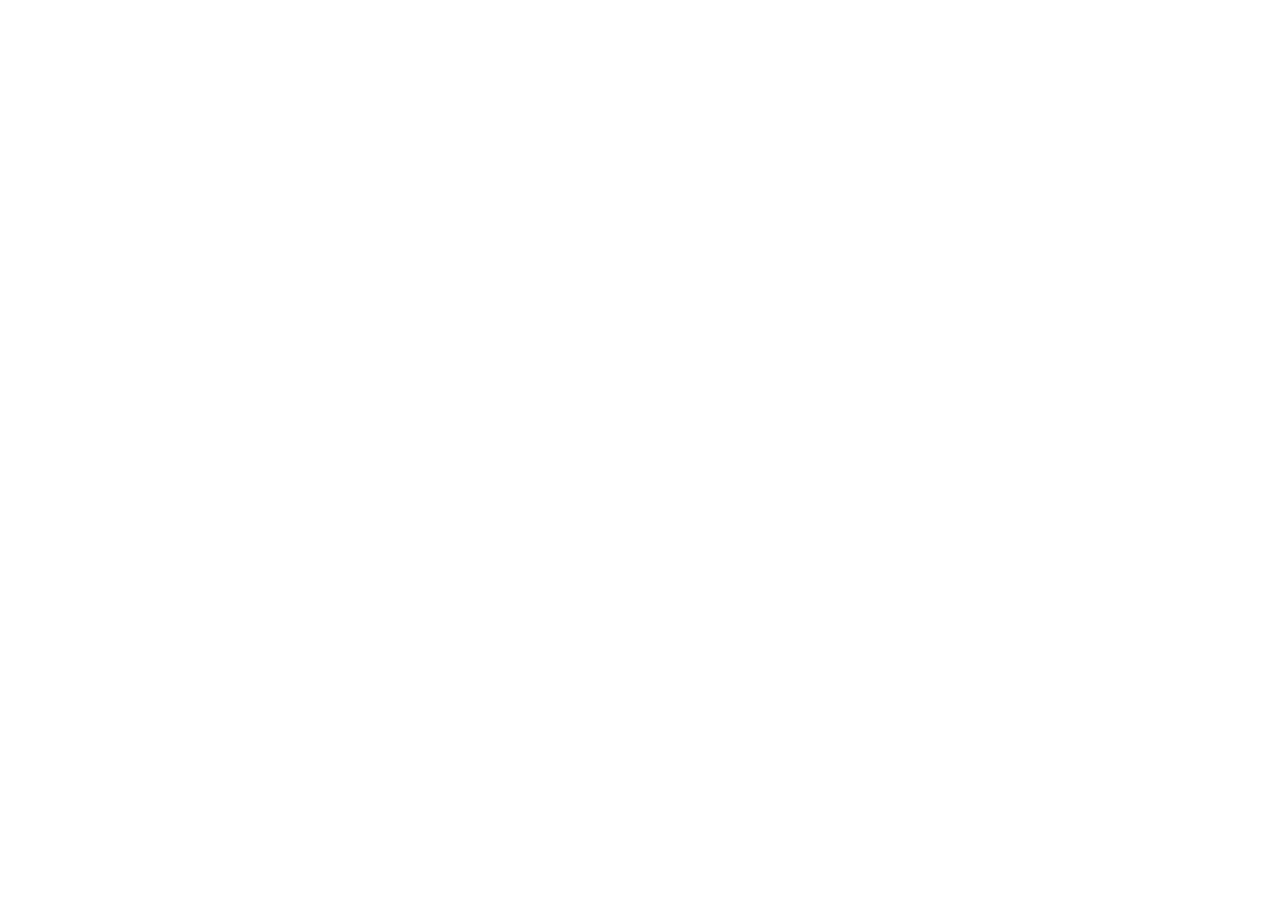
==== commit 4f4e403d: "Redirect sindre.ai to maskin.io (page-level fallback, same path) Replaces the full homepage copy and" ====
--- a/index.html
+++ b/index.html
@@ -1,2628 +1,14 @@
-<!DOCTYPE html>
+<!doctype html>
 <html lang="en">
 <head>
-  <meta charset="utf-8" />
-  <meta name="viewport" content="width=device-width, initial-scale=1" />
-  <!-- Maskin backend base URL for the landing-page guest Bet Strategist endpoint (T5). Override per environment. -->
-  <meta name="maskin-api-base" content="https://maskin.sindre.ai" />
-  <title>Maskin — Your team's workspace for working with AI agents</title>
-  <meta name="description" content="Stop using AI alone. Maskin is the purpose-built workspace where your whole team — humans and AI agents — works together with shared memory, context, and process. Open source." />
-
-  <!-- Crawling & indexing -->
-  <link rel="canonical" href="https://sindre.ai/" />
-  <meta name="robots" content="index, follow, max-image-preview:large, max-snippet:-1" />
-
-  <!-- Browser chrome -->
-  <meta name="theme-color" content="#09090b" media="(prefers-color-scheme: dark)" />
-  <meta name="theme-color" content="#fafafa" media="(prefers-color-scheme: light)" />
-  <meta name="color-scheme" content="dark light" />
-
-  <!-- Icons -->
-  <link rel="icon" type="image/svg+xml" href="/favicon.svg" />
-  <link rel="apple-touch-icon" href="/favicon.svg" />
-
-  <!-- Open Graph -->
-  <meta property="og:type" content="website" />
-  <meta property="og:site_name" content="Maskin" />
-  <meta property="og:url" content="https://sindre.ai/" />
-  <meta property="og:title" content="Maskin — Your team's workspace for working with AI agents" />
-  <meta property="og:description" content="Stop using AI alone. Maskin is the purpose-built workspace where your whole team — humans and AI agents — works together with shared memory, context, and process. Open source." />
-  <meta property="og:image" content="https://sindre.ai/og-image.svg" />
-  <meta property="og:image:width" content="1200" />
-  <meta property="og:image:height" content="630" />
-  <meta property="og:image:alt" content="Maskin — Your team's workspace for working with AI agents" />
-  <meta property="og:locale" content="en_US" />
-
-  <!-- Twitter / X Card -->
-  <meta name="twitter:card" content="summary_large_image" />
-  <meta name="twitter:site" content="@Sindre_ai" />
-  <meta name="twitter:creator" content="@Sindre_ai" />
-  <meta name="twitter:title" content="Maskin — Your team's workspace for working with AI agents" />
-  <meta name="twitter:description" content="Stop using AI alone. Maskin is the workspace where your whole team — humans and AI agents — works together with shared memory, context, and process. Open source." />
-  <meta name="twitter:image" content="https://sindre.ai/og-image.svg" />
-  <meta name="twitter:image:alt" content="Maskin — Your team's workspace for working with AI agents" />
-
-  <!-- Structured data -->
-  <script type="application/ld+json">
-  {
-    "@context": "https://schema.org",
-    "@type": "Organization",
-    "name": "Maskin",
-    "url": "https://sindre.ai/",
-    "logo": "https://sindre.ai/favicon.svg",
-    "description": "Maskin is the purpose-built workspace where your whole team — humans and AI agents — works together with shared memory, context, and process.",
-    "sameAs": [
-      "https://github.com/sindre-ai/maskin",
-      "https://x.com/Sindre_ai",
-      "https://www.linkedin.com/company/sindre"
-    ]
-  }
-  </script>
-
-  <link rel="preconnect" href="https://fonts.googleapis.com" />
-  <link rel="preconnect" href="https://fonts.gstatic.com" crossorigin />
-  <link href="https://fonts.googleapis.com/css2?family=Geist:wght@300;400;500;600;700&family=Instrument+Serif:ital@0;1&display=swap" rel="stylesheet" />
-  <style>
-    *, *::before, *::after { box-sizing: border-box; margin: 0; padding: 0; }
-
-    /* ===== DARK-FIRST DESIGN SYSTEM ===== */
-    :root {
-      --bg: #09090b;
-      --bg-surface: #131316;
-      --bg-elevated: #1c1c20;
-      --bg-hover: #222228;
-      --bg-glass: rgba(9,9,11,0.82);
-      --text: #f4f4f5;
-      --text-secondary: #8a8f98;
-      --text-muted: #71717a;
-      --border: rgba(255,255,255,0.06);
-      --border-hover: rgba(255,255,255,0.1);
-      --border-strong: rgba(255,255,255,0.14);
-      --accent: var(--tweak-accent, #6366f1);
-      --accent-hover: #818cf8;
-      --accent-subtle: color-mix(in srgb, var(--accent) 10%, transparent);
-      --accent-text: color-mix(in srgb, var(--accent) 60%, #fff);
-      --shadow-sm: 0 1px 2px rgba(0,0,0,0.3);
-      --shadow-md: 0 2px 4px rgba(0,0,0,0.2), 0 8px 24px -4px rgba(0,0,0,0.4);
-      --shadow-lg: 0 2px 4px rgba(0,0,0,0.2), 0 12px 32px -4px rgba(0,0,0,0.5), 0 32px 64px -8px rgba(0,0,0,0.3);
-      --mock-bg: #111114;
-      --mock-sidebar: #0e0e11;
-      --mock-border: rgba(255,255,255,0.06);
-      --mock-chrome: #0e0e11;
-      --green: #34d399;
-      --green-bg: rgba(16,185,129,0.12);
-      --green-text: #6ee7b7;
-      --blue-bg: rgba(59,130,246,0.12);
-      --blue-text: #93c5fd;
-      --amber-bg: rgba(245,158,11,0.12);
-      --amber-text: #fcd34d;
-      --rose-bg: rgba(244,63,94,0.12);
-      --rose-text: #fda4af;
-      --purple-bg: rgba(139,92,246,0.12);
-      --purple-text: #c4b5fd;
-    }
-
-    [data-theme="light"] {
-      --bg: #fafafa;
-      --bg-surface: #f4f4f5;
-      --bg-elevated: #ffffff;
-      --bg-hover: #e4e4e7;
-      --bg-glass: rgba(250,250,250,0.82);
-      --text: #18181b;
-      --text-secondary: #52525b;
-      --text-muted: #a1a1aa;
-      --border: rgba(0,0,0,0.06);
-      --border-hover: rgba(0,0,0,0.1);
-      --border-strong: rgba(0,0,0,0.14);
-      --accent: #6366f1;
-      --accent-hover: #4f46e5;
-      --accent-subtle: rgba(99,102,241,0.06);
-      --accent-text: #4338ca;
-      --shadow-sm: 0 1px 2px rgba(0,0,0,0.04);
-      --shadow-md: 0 2px 4px rgba(0,0,0,0.03), 0 8px 24px -4px rgba(0,0,0,0.06);
-      --shadow-lg: 0 2px 4px rgba(0,0,0,0.03), 0 12px 32px -4px rgba(0,0,0,0.08), 0 32px 64px -8px rgba(0,0,0,0.06);
-      --mock-bg: #ffffff;
-      --mock-sidebar: #f8f8fa;
-      --mock-border: rgba(0,0,0,0.06);
-      --mock-chrome: #f4f4f5;
-      --green: #10b981;
-      --green-bg: #ecfdf5;
-      --green-text: #065f46;
-      --blue-bg: #eff6ff;
-      --blue-text: #1e40af;
-      --amber-bg: #fffbeb;
-      --amber-text: #92400e;
-      --rose-bg: #fff1f2;
-      --rose-text: #9f1239;
-      --purple-bg: #f5f3ff;
-      --purple-text: #5b21b6;
-    }
-
-    html { scroll-behavior: smooth; }
-
-    body {
-      font-family: "Geist Sans", "Geist", ui-sans-serif, system-ui, -apple-system, sans-serif;
-      background: var(--bg);
-      color: var(--text);
-      line-height: 1.6;
-      -webkit-font-smoothing: antialiased;
-      -moz-osx-font-smoothing: grayscale;
-      transition: background 0.4s ease, color 0.4s ease;
-    }
-
-    /* Noise texture overlay */
-    body::before {
-      content: '';
-      position: fixed; inset: 0; z-index: 9999;
-      pointer-events: none;
-      background-image: url("data:image/svg+xml,%3Csvg viewBox='0 0 256 256' xmlns='http://www.w3.org/2000/svg'%3E%3Cfilter id='n'%3E%3CfeTurbulence type='fractalNoise' baseFrequency='0.9' numOctaves='4' stitchTiles='stitch'/%3E%3C/filter%3E%3Crect width='100%25' height='100%25' filter='url(%23n)'/%3E%3C/svg%3E");
-      background-size: 200px;
-      opacity: 0.025;
-    }
-    [data-theme="light"] body::before { opacity: 0.018; }
-
-    /* Fade-up animation */
-    .fade-up {
-      opacity: 0;
-      transform: translateY(24px);
-      transition: opacity 0.8s cubic-bezier(0.16, 1, 0.3, 1),
-                  transform 0.8s cubic-bezier(0.16, 1, 0.3, 1);
-    }
-    .fade-up.visible { opacity: 1; transform: translateY(0); }
-    .fade-up.d1 { transition-delay: 0.1s; }
-    .fade-up.d2 { transition-delay: 0.2s; }
-    .fade-up.d3 { transition-delay: 0.3s; }
-
-    /* ===== NAV ===== */
-    .nav {
-      position: fixed; top: 0; left: 0; right: 0; z-index: 100;
-      background: var(--bg-glass);
-      backdrop-filter: blur(16px) saturate(1.4);
-      -webkit-backdrop-filter: blur(16px) saturate(1.4);
-      border-bottom: 1px solid var(--border);
-    }
-    .nav-inner {
-      max-width: 1200px; margin: 0 auto;
-      display: flex; align-items: center; justify-content: space-between;
-      padding: 0 32px; height: 72px;
-    }
-    .nav-logo {
-      font-size: 17px; font-weight: 600; color: var(--text);
-      text-decoration: none; display: flex; align-items: center; gap: 10px;
-      letter-spacing: -0.01em;
-    }
-    .nav-logo svg { width: 22px; height: 22px; opacity: 0.9; }
-    .nav-links { display: flex; align-items: center; gap: 28px; }
-    .nav-links a {
-      font-size: 14px; font-weight: 450; color: var(--text-secondary);
-      text-decoration: none; transition: color 0.2s;
-    }
-    .nav-links a:hover { color: var(--text); }
-    .nav-cta {
-      display: inline-flex; align-items: center; gap: 7px;
-      padding: 8px 18px; border-radius: 8px; font-size: 13px; font-weight: 500;
-      background: var(--bg-elevated); color: var(--text); text-decoration: none;
-      border: 1px solid var(--border-hover);
-      transition: all 0.2s;
-    }
-    .nav-cta:hover { border-color: var(--border-strong); background: var(--bg-hover); }
-    .theme-toggle {
-      background: none; border: none; border-radius: 8px;
-      width: 36px; height: 36px; cursor: pointer;
-      display: flex; align-items: center; justify-content: center;
-      color: var(--text-muted); transition: all 0.2s;
-    }
-    .theme-toggle:hover { color: var(--text-secondary); }
-
-    /* ===== HERO ===== */
-    .hero {
-      position: relative;
-      padding: 164px 32px 80px;
-      max-width: 1200px; margin: 0 auto;
-    }
-    .hero-label-dot {
-      width: 6px; height: 6px; border-radius: 50%;
-      background: var(--accent); box-shadow: 0 0 0 4px var(--accent-subtle);
-      animation: pulse-dot 2.4s infinite;
-    }
-    .hero h1 em {
-      font-style: italic; font-family: 'Instrument Serif', Georgia, serif;
-      font-weight: 400; color: var(--accent-text);
-      letter-spacing: -0.01em;
-    }
-    .split-narrative {
-      margin-top: 72px;
-      display: grid;
-      grid-template-columns: 1fr 48px 1fr;
-      gap: 0;
-      border-top: 1px solid var(--border);
-      border-bottom: 1px solid var(--border);
-      align-items: stretch;
-    }
-    .split-col { padding: 28px 32px; min-height: 220px; }
-    .split-before { border-right: 1px dashed var(--border); opacity: 0.72; }
-    .split-after { border-left: 1px dashed var(--border); padding-left: 32px; }
-    .split-divider {
-      display: flex; align-items: center; justify-content: center;
-      color: var(--accent-text); font-size: 18px; opacity: 0.7;
-    }
-    .split-label {
-      font-size: 10px; font-weight: 600; text-transform: uppercase;
-      letter-spacing: 0.14em; color: var(--text-muted);
-      margin-bottom: 8px;
-    }
-    .split-after .split-label { color: var(--accent-text); }
-    .split-title {
-      font-size: 20px; font-weight: 600; letter-spacing: -0.015em;
-      color: var(--text); margin-bottom: 16px; line-height: 1.25;
-    }
-    .split-list { list-style: none; padding: 0; margin: 0; }
-    .split-list li {
-      font-size: 14px; color: var(--text-secondary); line-height: 1.55;
-      padding: 6px 0 6px 18px; position: relative;
-    }
-    .split-before .split-list li::before {
-      content: '\2013'; position: absolute; left: 0; top: 6px;
-      color: var(--text-muted);
-    }
-    .split-after .split-list li::before {
-      content: ''; position: absolute; left: 0; top: 12px;
-      width: 8px; height: 1px; background: var(--accent);
-    }
-    @media (max-width: 768px) {
-      .split-narrative { grid-template-columns: 1fr; }
-      .split-divider { display: none; }
-      .split-before, .split-after { border: none; padding: 24px 20px; }
-      .split-before { border-bottom: 1px dashed var(--border); }
-    }
-    .hero::before {
-      content: '';
-      position: absolute; top: 40px; left: -10%; width: 800px; height: 500px;
-      background: radial-gradient(ellipse at center, var(--accent) 0%, transparent 70%);
-      opacity: 0.06; filter: blur(80px);
-      pointer-events: none; z-index: -1;
-    }
-    .hero-label {
-      font-size: 11px; font-weight: 500; text-transform: uppercase;
-      letter-spacing: 0.12em; color: var(--accent-text);
-      margin-bottom: 20px; display: flex; align-items: center; gap: 8px;
-    }
-    .hero-label svg { width: 14px; height: 14px; opacity: 0.7; }
-    .hero h1 {
-      font-size: clamp(48px, 6vw, 72px); font-weight: 600;
-      line-height: 1.05; letter-spacing: -0.03em;
-      color: var(--text);
-      margin-bottom: 20px; max-width: 720px;
-    }
-    .hero p {
-      font-size: 18px; color: var(--text-secondary);
-      max-width: 520px; line-height: 1.6; margin-bottom: 40px;
-    }
-    .hero p.hero-explainer {
-      font-size: 22px; color: var(--text);
-      max-width: 640px; line-height: 1.5; margin-bottom: 18px;
-      font-weight: 400; letter-spacing: -0.01em;
-    }
-    .hero p.hero-explainer em, .hero p.hero-explainer strong {
-      font-weight: 500; color: var(--text);
-    }
-    @media (max-width: 640px) {
-      .hero p.hero-explainer { font-size: 18px; }
-    }
-    .demo-explainer {
-      font-size: clamp(22px, 2.2vw, 28px);
-      font-weight: 500;
-      line-height: 1.35; letter-spacing: -0.02em;
-      color: var(--text);
-      max-width: 760px;
-      margin: 0 auto 14px;
-      text-align: center;
-      text-wrap: balance;
-    }
-    @media (max-width: 640px) {
-      .demo-explainer { font-size: 20px; }
-    }
-    .hero-actions { display: flex; align-items: center; gap: 12px; flex-wrap: wrap; }
-    .btn-primary {
-      display: inline-flex; align-items: center; gap: 8px;
-      padding: 11px 22px; border-radius: 8px; font-size: 14px; font-weight: 500;
-      background: var(--text); color: var(--bg); text-decoration: none;
-      transition: all 0.2s cubic-bezier(0.16, 1, 0.3, 1);
-      border: none; cursor: pointer;
-    }
-    .btn-primary:hover { transform: translateY(-1px); box-shadow: 0 4px 16px rgba(0,0,0,0.3); }
-    .btn-secondary {
-      display: inline-flex; align-items: center; gap: 8px;
-      padding: 11px 22px; border-radius: 8px; font-size: 14px; font-weight: 500;
-      background: transparent; color: var(--text-secondary); text-decoration: none;
-      border: 1px solid var(--border-hover); cursor: pointer;
-      transition: all 0.2s cubic-bezier(0.16, 1, 0.3, 1);
-    }
-    .btn-secondary:hover { border-color: var(--border-strong); color: var(--text); transform: translateY(-1px); }
-
-    /* ===== PROMPT BAR ===== */
-    .prompt-bar-wrap {
-      max-width: 720px;
-      margin: 32px 0 28px;
-    }
-    .prompt-bar {
-      position: relative;
-      display: flex;
-      align-items: flex-end;
-      gap: 12px;
-      padding: 18px 18px 18px 22px;
-      background: var(--bg-elevated);
-      border: 1px solid var(--border-hover);
-      border-radius: 16px;
-      box-shadow: var(--shadow-md);
-      transition: border-color 0.2s, box-shadow 0.2s, background 0.2s;
-    }
-    .prompt-bar:focus-within {
-      border-color: var(--accent);
-      box-shadow: 0 0 0 4px var(--accent-subtle), var(--shadow-md);
-    }
-    .prompt-bar.is-dragover {
-      border-color: var(--accent);
-      background: var(--accent-subtle);
-    }
-    .prompt-input {
-      flex: 1;
-      min-height: 56px;
-      max-height: 240px;
-      resize: none;
-      border: none;
-      outline: none;
-      background: transparent;
-      color: var(--text);
-      font-family: inherit;
-      font-size: 17px;
-      line-height: 1.5;
-      letter-spacing: -0.005em;
-      padding: 0;
-    }
-    .prompt-input::placeholder { color: var(--text-muted); }
-    .prompt-submit {
-      flex: 0 0 auto;
-      width: 40px; height: 40px;
-      display: inline-flex; align-items: center; justify-content: center;
-      border: none; border-radius: 10px;
-      background: var(--text); color: var(--bg);
-      cursor: pointer;
-      transition: transform 0.2s cubic-bezier(0.16, 1, 0.3, 1), opacity 0.2s, background 0.2s;
-    }
-    .prompt-submit:hover:not(:disabled) { transform: translateY(-1px); }
-    .prompt-submit:disabled { opacity: 0.35; cursor: not-allowed; }
-    .prompt-submit svg { width: 16px; height: 16px; }
-    .prompt-file-input { display: none; }
-    .prompt-route-hint {
-      position: absolute;
-      left: 22px;
-      bottom: -22px;
-      font-size: 12px;
-      color: var(--text-muted);
-      letter-spacing: 0.01em;
-      opacity: 0;
-      transform: translateY(-4px);
-      transition: opacity 0.2s, transform 0.2s;
-      pointer-events: none;
-    }
-    .prompt-route-hint.is-visible { opacity: 1; transform: translateY(0); }
-    .prompt-route-hint b {
-      color: var(--accent-text);
-      font-weight: 500;
-    }
-    .prompt-chips {
-      display: flex;
-      flex-wrap: wrap;
-      gap: 10px;
-      margin-top: 18px;
-    }
-    .prompt-chip {
-      display: inline-flex; align-items: center; gap: 8px;
-      padding: 8px 14px;
-      font-family: inherit;
-      font-size: 13px; font-weight: 450;
-      color: var(--text-secondary);
-      background: var(--bg-surface);
-      border: 1px solid var(--border-hover);
-      border-radius: 999px;
-      cursor: pointer;
-      transition: all 0.2s;
-    }
-    .prompt-chip:hover:not(:disabled) {
-      color: var(--text);
-      border-color: var(--border-strong);
-      background: var(--bg-hover);
-    }
-    .prompt-chip:disabled { cursor: not-allowed; opacity: 0.7; }
-    .prompt-chip svg { width: 14px; height: 14px; opacity: 0.85; }
-    .prompt-chip-badge {
-      font-size: 10px; font-weight: 500;
-      letter-spacing: 0.06em; text-transform: uppercase;
-      padding: 2px 7px; border-radius: 999px;
-      background: var(--accent-subtle);
-      color: var(--accent-text);
-      margin-left: 2px;
-    }
-    .prompt-file-pill {
-      display: none;
-      align-items: center; gap: 8px;
-      padding: 6px 10px 6px 12px;
-      font-size: 12px;
-      color: var(--text-secondary);
-      background: var(--bg-surface);
-      border: 1px solid var(--border-hover);
-      border-radius: 999px;
-      margin-right: 8px;
-    }
-    .prompt-file-pill.is-visible { display: inline-flex; }
-    .prompt-file-pill button {
-      width: 18px; height: 18px; padding: 0;
-      display: inline-flex; align-items: center; justify-content: center;
-      border: none; background: transparent;
-      color: var(--text-muted); cursor: pointer; border-radius: 50%;
-    }
-    .prompt-file-pill button:hover { color: var(--text); background: var(--bg-hover); }
-    @media (max-width: 640px) {
-      .prompt-bar { padding: 14px; gap: 10px; }
-      .prompt-input { font-size: 16px; min-height: 48px; }
-      .prompt-submit { width: 36px; height: 36px; }
-      .prompt-chip { font-size: 12px; padding: 7px 12px; }
-    }
-
-    /* ===== DRAFT STREAM (T5) ===== */
-    .draft-stream {
-      display: none;
-      max-width: 720px;
-      margin: 22px 0 0;
-      padding: 22px 22px 20px;
-      background: var(--bg-elevated);
-      border: 1px solid var(--border);
-      border-radius: 16px;
-      box-shadow: var(--shadow-md);
-      opacity: 0;
-      transform: translateY(6px);
-      transition: opacity 0.25s ease-out, transform 0.25s ease-out, border-color 0.2s;
-    }
-    .draft-stream.is-visible { display: block; opacity: 1; transform: translateY(0); }
-    .draft-stream.is-streaming { border-color: var(--accent); box-shadow: 0 0 0 4px var(--accent-subtle), var(--shadow-md); }
-    .draft-stream-header {
-      display: flex; align-items: center; gap: 10px;
-      font-size: 12px; font-weight: 500;
-      letter-spacing: 0.06em; text-transform: uppercase;
-      color: var(--text-muted);
-      margin-bottom: 14px;
-    }
-    .draft-stream-dot {
-      width: 8px; height: 8px; border-radius: 50%;
-      background: var(--text-muted);
-    }
-    .draft-stream.is-streaming .draft-stream-dot {
-      background: var(--accent);
-      animation: draft-stream-pulse 1.1s ease-in-out infinite;
-    }
-    .draft-stream.is-error .draft-stream-dot,
-    .draft-stream.is-malformed .draft-stream-dot { background: #e16464; }
-    .draft-stream.is-done .draft-stream-dot { background: #4ade80; }
-    @keyframes draft-stream-pulse {
-      0%, 100% { transform: scale(1); opacity: 1; }
-      50% { transform: scale(1.4); opacity: 0.55; }
-    }
-    @media (prefers-reduced-motion: reduce) {
-      .draft-stream.is-streaming .draft-stream-dot { animation: none; }
-      .draft-stream { transition: opacity 0.15s; transform: none; }
-    }
-    .draft-stream-body {
-      font-size: 15px;
-      line-height: 1.6;
-      color: var(--text);
-      white-space: normal;
-      word-wrap: break-word;
-    }
-    .draft-stream-body h3 {
-      font-size: 13px; font-weight: 600;
-      letter-spacing: 0.04em; text-transform: uppercase;
-      color: var(--accent-text);
-      margin: 18px 0 6px;
-    }
-    .draft-stream-body h3:first-child { margin-top: 0; }
-    .draft-stream-body p { margin: 0 0 12px; color: var(--text-secondary); }
-    .draft-stream-body p:last-child { margin-bottom: 0; }
-    .draft-stream-body strong { color: var(--text); font-weight: 600; }
-    .draft-stream-body em { font-style: italic; color: var(--text-secondary); }
-    .draft-stream-body ul { margin: 0 0 12px; padding-left: 20px; color: var(--text-secondary); }
-    .draft-stream-body li { margin: 0 0 4px; }
-    .draft-stream-body code {
-      font-family: ui-monospace, SFMono-Regular, Menlo, monospace;
-      font-size: 13px;
-      padding: 1px 5px;
-      border-radius: 4px;
-      background: var(--bg-surface);
-    }
-    .draft-stream-cursor {
-      display: inline-block;
-      width: 6px; height: 1em;
-      vertical-align: -2px;
-      background: var(--accent);
-      margin-left: 2px;
-      animation: draft-stream-cursor 1s steps(2) infinite;
-    }
-    @keyframes draft-stream-cursor { 50% { opacity: 0; } }
-    @media (prefers-reduced-motion: reduce) {
-      .draft-stream-cursor { animation: none; opacity: 1; }
-    }
-    .draft-stream-banner {
-      display: flex; align-items: flex-start; gap: 10px;
-      padding: 12px 14px;
-      margin: 0 0 14px;
-      border-radius: 10px;
-      font-size: 13px;
-      line-height: 1.5;
-      border: 1px solid var(--border);
-      background: var(--bg-surface);
-      color: var(--text-secondary);
-    }
-    .draft-stream-banner.is-warn {
-      border-color: rgba(225, 100, 100, 0.4);
-      background: rgba(225, 100, 100, 0.06);
-      color: var(--text);
-    }
-    .draft-stream-banner svg { flex: 0 0 16px; width: 16px; height: 16px; margin-top: 2px; }
-    .draft-stream-banner b { color: var(--text); font-weight: 600; }
-    .draft-stream-actions {
-      margin-top: 14px;
-      display: flex; flex-wrap: wrap; gap: 10px;
-    }
-    .draft-stream-actions button,
-    .draft-stream-actions a {
-      display: inline-flex; align-items: center; gap: 6px;
-      padding: 8px 14px;
-      font-family: inherit;
-      font-size: 13px; font-weight: 500;
-      color: var(--text);
-      background: transparent;
-      border: 1px solid var(--border-strong);
-      border-radius: 999px;
-      cursor: pointer;
-      text-decoration: none;
-      transition: background 0.15s, border-color 0.15s;
-    }
-    .draft-stream-actions button:hover,
-    .draft-stream-actions a:hover { background: var(--bg-hover); border-color: var(--text-muted); }
-    @media (max-width: 640px) {
-      .draft-stream { padding: 18px; margin-top: 18px; }
-      .draft-stream-body { font-size: 14px; }
-    }
-
-    /* ===== USED-BY STRIP ===== */
-    .used-by {
-      max-width: 720px;
-      margin: 56px 0 0;
-      padding: 18px 0;
-      display: flex; align-items: center; gap: 28px;
-      border-top: 1px solid var(--border);
-      border-bottom: 1px solid var(--border);
-    }
-    .used-by-label {
-      font-size: 11px; font-weight: 500; text-transform: uppercase;
-      letter-spacing: 0.12em; color: var(--text-muted);
-      white-space: nowrap;
-    }
-    .used-by-logos {
-      display: flex; align-items: center; gap: 28px;
-      flex-wrap: wrap; flex: 1;
-    }
-    .used-by-logo {
-      display: inline-flex; align-items: center; gap: 6px;
-      font-size: 13px; font-weight: 500;
-      color: var(--text-secondary);
-      letter-spacing: -0.005em;
-      opacity: 0.85;
-      transition: opacity 0.2s, color 0.2s;
-    }
-    .used-by-logo:hover { opacity: 1; color: var(--text); }
-    .used-by-logo svg { width: 14px; height: 14px; opacity: 0.7; }
-    @media (max-width: 640px) {
-      .used-by { flex-direction: column; align-items: flex-start; gap: 12px;
-                 padding: 16px 0; margin-top: 40px; }
-      .used-by-logos { gap: 20px; }
-    }
-
-    /* ===== USE-CASE VIDEO TILES ===== */
-    .cases-section { padding: 80px 32px 100px; max-width: 1200px; margin: 0 auto; }
-    .cases-head {
-      display: flex; align-items: baseline; justify-content: space-between;
-      margin-bottom: 28px; gap: 24px; flex-wrap: wrap;
-    }
-    .cases-title {
-      font-size: clamp(24px, 3vw, 32px); font-weight: 600;
-      letter-spacing: -0.025em; line-height: 1.15;
-      color: var(--text); max-width: 640px;
-      text-wrap: balance;
-    }
-    .cases-title em {
-      font-family: 'Instrument Serif', Georgia, serif; font-style: italic;
-      font-weight: 400; color: var(--accent-text); letter-spacing: -0.01em;
-    }
-    .cases-sub {
-      font-size: 13px; color: var(--text-muted);
-      letter-spacing: 0.01em; white-space: nowrap;
-    }
-    .case-grid {
-      display: grid; grid-template-columns: repeat(3, 1fr); gap: 20px;
-    }
-    .case {
-      display: flex; flex-direction: column;
-      background: var(--bg-elevated);
-      border: 1px solid var(--border-hover);
-      border-radius: 12px;
-      overflow: hidden;
-      cursor: pointer;
-      text-align: left;
-      color: inherit;
-      font-family: inherit;
-      transition:
-        transform 200ms cubic-bezier(0.16, 1, 0.3, 1),
-        border-color 200ms cubic-bezier(0.16, 1, 0.3, 1),
-        box-shadow  200ms cubic-bezier(0.16, 1, 0.3, 1);
-    }
-    .case:hover { border-color: var(--border-strong); transform: translateY(-2px);
-                  box-shadow: var(--shadow-md); }
-    .case:active { transform: translateY(0); }
-    .case:focus-visible { outline: 2px solid var(--accent); outline-offset: 2px;
-                          border-color: var(--accent); }
-    .case-thumb {
-      position: relative; aspect-ratio: 16 / 10;
-      background: linear-gradient(135deg, var(--bg-surface) 0%, var(--bg-elevated) 100%);
-      border-bottom: 1px solid var(--border);
-      display: flex; align-items: center; justify-content: center;
-      overflow: hidden;
-    }
-    .case-thumb::after {
-      content: ""; position: absolute; inset: 0; pointer-events: none;
-      background: radial-gradient(circle at 30% 30%,
-        color-mix(in srgb, var(--accent) 10%, transparent), transparent 60%);
-    }
-    .case-play {
-      position: relative; z-index: 1;
-      width: 44px; height: 44px; border-radius: 999px;
-      background: var(--text); color: var(--bg);
-      display: flex; align-items: center; justify-content: center;
-      box-shadow: 0 4px 16px rgba(0,0,0,0.32);
-      transition: transform 200ms cubic-bezier(0.16, 1, 0.3, 1);
-    }
-    .case:hover .case-play { transform: scale(1.06); }
-    .case-play svg { width: 14px; height: 14px; margin-left: 2px; }
-    .case-runtime {
-      position: absolute; right: 10px; bottom: 10px; z-index: 1;
-      padding: 3px 7px; border-radius: 4px;
-      background: rgba(9,9,11,0.7);
-      backdrop-filter: blur(8px); -webkit-backdrop-filter: blur(8px);
-      font-size: 11px; font-weight: 500;
-      color: var(--text); letter-spacing: 0.01em;
-    }
-    .case-meta { padding: 16px 18px 18px; display: flex; flex-direction: column; gap: 6px; }
-    .case-tag {
-      font-size: 10px; font-weight: 600; letter-spacing: 0.12em;
-      text-transform: uppercase; color: var(--accent-text);
-    }
-    .case-name {
-      font-size: 15px; font-weight: 600; letter-spacing: -0.01em;
-      color: var(--text); line-height: 1.3;
-    }
-    .case-desc {
-      font-size: 13px; color: var(--text-secondary);
-      line-height: 1.5; margin-top: 2px;
-    }
-    /* Empty state — videos not yet produced. Tiles ship in this state until swap-in. */
-    .case.is-empty { cursor: default; }
-    .case.is-empty:hover { transform: none; border-color: var(--border-hover);
-                           box-shadow: none; }
-    .case.is-empty .case-play { display: none; }
-    .case-soon {
-      position: relative; z-index: 1;
-      padding: 5px 11px; border-radius: 999px;
-      background: var(--accent-subtle); color: var(--accent-text);
-      font-size: 10px; font-weight: 600;
-      text-transform: uppercase; letter-spacing: 0.08em;
-    }
-    /* Loading + error states ship with empty markup — wire up when real videos land. */
-    .case.is-loading .case-thumb { background: var(--bg-surface); }
-    .case.is-loading .case-play,
-    .case.is-loading .case-runtime { display: none; }
-    .case-skeleton {
-      position: relative; z-index: 1;
-      width: 70%; height: 8px; border-radius: 4px;
-      background: linear-gradient(90deg,
-        var(--bg-elevated) 0%, var(--bg-hover) 50%, var(--bg-elevated) 100%);
-      background-size: 200% 100%;
-      animation: case-shimmer 1.2s linear infinite;
-    }
-    @keyframes case-shimmer {
-      0% { background-position: 200% 0; }
-      100% { background-position: -200% 0; }
-    }
-    .case.is-error .case-play { display: none; }
-    .case-error {
-      position: relative; z-index: 1;
-      display: flex; flex-direction: column; align-items: center; gap: 8px;
-      color: var(--text-secondary);
-    }
-    .case-error-msg { font-size: 12px; color: var(--text-muted); }
-    .case-retry {
-      padding: 5px 12px; border-radius: 6px;
-      background: var(--bg-elevated); color: var(--text);
-      border: 1px solid var(--border-hover);
-      font-size: 12px; font-weight: 500; cursor: pointer;
-      transition: border-color 0.15s, background 0.15s;
-    }
-    .case-retry:hover { border-color: var(--border-strong); background: var(--bg-hover); }
-    @media (max-width: 1023px) {
-      .case-grid { grid-template-columns: repeat(2, 1fr); }
-      .case-grid .case:nth-child(3) { grid-column: span 2; max-width: calc(50% - 10px); }
-    }
-    @media (max-width: 639px) {
-      .cases-section { padding: 60px 20px 80px; }
-      .case-grid { grid-template-columns: 1fr; gap: 14px; }
-      .case-grid .case:nth-child(3) { grid-column: span 1; max-width: none; }
-      .cases-head { margin-bottom: 20px; }
-      .cases-sub { display: none; }
-    }
-    @media (prefers-reduced-motion: reduce) {
-      .case, .case-play, .case-skeleton { transition: none; animation: none; }
-    }
-
-    /* ===== APP MOCKUP ===== */
-    .mockup-section {
-      position: relative;
-      padding: 0 32px 120px; max-width: 1200px; margin: 0 auto;
-    }
-    .mockup-section::before {
-      content: '';
-      position: absolute; top: -60px; left: 50%; transform: translateX(-50%);
-      width: 80%; height: 400px;
-      background: radial-gradient(ellipse at center, var(--accent) 0%, transparent 70%);
-      opacity: 0.04; filter: blur(60px);
-      pointer-events: none; z-index: -1;
-    }
-    .app-mock {
-      width: 100%; border-radius: 12px;
-      border: 1px solid var(--border-hover);
-      background: var(--mock-bg);
-      box-shadow: var(--shadow-lg);
-      overflow: hidden; user-select: none;
-      font-family: "Geist Sans", "Geist", ui-sans-serif, system-ui, sans-serif;
-    }
-    .mock-chrome {
-      display: flex; align-items: center; gap: 5px;
-      padding: 10px 14px; background: var(--mock-chrome);
-      border-bottom: 1px solid var(--mock-border);
-    }
-    .mock-dot { width: 5px; height: 5px; border-radius: 50%; background: var(--text-muted); opacity: 0.4; }
-    .mock-url { margin-left: 14px; font-size: 11px; color: var(--text-muted); font-weight: 500; letter-spacing: 0.01em; }
-    .mock-body { display: flex; min-height: 440px; }
-
-    /* Sidebar */
-    .mock-sidebar {
-      width: 192px; flex-shrink: 0;
-      border-right: 1px solid var(--mock-border);
-      background: var(--mock-sidebar);
-      padding: 16px 10px; display: flex; flex-direction: column;
-    }
-    .mock-sidebar-logo { display: flex; align-items: center; gap: 8px; padding: 0 8px; margin-bottom: 20px; }
-    .mock-sidebar-logo span { font-size: 13px; font-weight: 600; color: var(--text); }
-    .mock-sidebar-logo .logo-icon {
-      width: 18px; height: 18px; border-radius: 4px;
-      background: var(--accent); display: flex; align-items: center; justify-content: center;
-      color: white; font-size: 10px; font-weight: 700;
-    }
-    .mock-nav { display: flex; flex-direction: column; gap: 1px; }
-    .mock-nav-item {
-      display: flex; align-items: center; gap: 8px;
-      padding: 6px 8px; border-radius: 6px; font-size: 13px; font-weight: 500;
-      color: var(--text-muted); cursor: pointer; transition: all 0.15s;
-      border: 1px solid transparent; background: none;
-      text-align: left; width: 100%;
-    }
-    .mock-nav-item:hover { color: var(--text-secondary); background: var(--bg-hover); }
-    .mock-nav-item.active {
-      color: var(--text); background: var(--bg-elevated);
-      border-color: var(--border-hover);
-      box-shadow: var(--shadow-sm);
-    }
-    .mock-nav-item svg { width: 16px; height: 16px; flex-shrink: 0; }
-
-    /* Main content area */
-    .mock-main { flex: 1; min-width: 0; overflow: hidden; position: relative; }
-    .mock-screen {
-      position: absolute; inset: 0;
-      opacity: 0; pointer-events: none;
-      transition: opacity 0.25s ease;
-      display: flex; flex-direction: column;
-      overflow-y: auto;
-    }
-    .mock-screen.active { opacity: 1; pointer-events: auto; position: relative; }
-    .mock-content-header {
-      padding: 18px 24px 14px;
-      border-bottom: 1px solid var(--mock-border);
-    }
-    .mock-content-header h2 { font-size: 15px; font-weight: 600; color: var(--text); letter-spacing: -0.01em; }
-    .mock-content-header .meta {
-      display: flex; align-items: center; gap: 10px;
-      margin-top: 4px; font-size: 12px; color: var(--text-muted);
-    }
-    .mock-content-body { padding: 18px 24px; flex: 1; }
-
-    /* Status badges */
-    .badge {
-      display: inline-flex; align-items: center; padding: 2px 7px;
-      border-radius: 4px; font-size: 11px; font-weight: 500; letter-spacing: 0.01em;
-    }
-    .badge-green { background: var(--green-bg); color: var(--green-text); }
-    .badge-blue { background: var(--blue-bg); color: var(--blue-text); }
-    .badge-amber { background: var(--amber-bg); color: var(--amber-text); }
-    .badge-rose { background: var(--rose-bg); color: var(--rose-text); }
-    .badge-purple { background: var(--purple-bg); color: var(--purple-text); }
-
-    /* Avatars */
-    .avatar {
-      width: 22px; height: 22px; border-radius: 50%;
-      display: inline-flex; align-items: center; justify-content: center;
-      font-size: 8px; font-weight: 700; flex-shrink: 0;
-      border: 2px solid var(--mock-bg);
-    }
-    .avatar-sm { width: 18px; height: 18px; font-size: 7px; border-width: 1.5px; }
-    .avatar-green { background: var(--green-bg); color: var(--green-text); }
-    .avatar-blue { background: var(--blue-bg); color: var(--blue-text); }
-    .avatar-amber { background: var(--amber-bg); color: var(--amber-text); }
-    .avatar-rose { background: var(--rose-bg); color: var(--rose-text); }
-    .avatar-purple { background: var(--purple-bg); color: var(--purple-text); }
-
-    /* Pulse screen */
-    .pulse-cards { display: flex; flex-direction: column; gap: 8px; }
-    .pulse-card {
-      padding: 12px 14px; border-radius: 8px;
-      border: 1px solid var(--mock-border);
-      background: var(--bg-elevated); transition: all 0.2s; cursor: pointer;
-    }
-    .pulse-card:hover { border-color: var(--border-hover); }
-    .pulse-card-header { display: flex; align-items: center; justify-content: space-between; margin-bottom: 6px; }
-    .pulse-card-header .left { display: flex; align-items: center; gap: 8px; }
-    .pulse-card p { font-size: 12px; color: var(--text-secondary); line-height: 1.5; }
-    .pulse-card .agent-name { font-size: 12px; font-weight: 600; color: var(--text); }
-    .pulse-card .time { font-size: 11px; color: var(--text-muted); }
-    .pulse-actions { display: flex; gap: 5px; margin-top: 8px; }
-    .pulse-btn {
-      padding: 3px 10px; border-radius: 5px; font-size: 11px; font-weight: 500;
-      border: 1px solid var(--border); background: transparent; color: var(--text-secondary);
-      cursor: pointer; transition: all 0.15s;
-    }
-    .pulse-btn:hover { background: var(--bg-hover); color: var(--text); }
-    .pulse-btn.primary { background: var(--accent); color: white; border-color: transparent; }
-    .pulse-btn.primary:hover { background: var(--accent-hover); }
-
-    /* Objects screen — data table matching real app */
-    .objects-toolbar { display: flex; align-items: center; gap: 10px; margin-bottom: 14px; }
-    .objects-tabs { display: flex; gap: 0; }
-    .objects-tab {
-      padding: 5px 12px; font-size: 12px; font-weight: 500;
-      color: var(--text-muted); cursor: pointer; background: none;
-      border: 1px solid var(--border); transition: all 0.15s;
-    }
-    .objects-tab:first-child { border-radius: 5px 0 0 5px; }
-    .objects-tab:last-child { border-radius: 0 5px 5px 0; }
-    .objects-tab:not(:first-child) { border-left: none; }
-    .objects-tab.active { color: var(--text); background: var(--bg-hover); }
-    .objects-table { width: 100%; }
-    .objects-header {
-      display: grid; grid-template-columns: 1fr 72px 60px 80px 72px;
-      gap: 8px; padding: 6px 0; border-bottom: 1px solid var(--mock-border);
-      font-size: 11px; font-weight: 500; color: var(--text-muted);
-    }
-    .objects-row {
-      display: grid; grid-template-columns: 1fr 72px 60px 80px 72px;
-      gap: 8px; align-items: center;
-      padding: 8px 0; border-bottom: 1px solid var(--mock-border);
-      font-size: 12px; cursor: pointer; transition: all 0.1s;
-    }
-    .objects-row:hover { background: var(--bg-hover); margin: 0 -6px; padding: 8px 6px; border-radius: 4px; }
-    .objects-row .title { color: var(--text); font-weight: 500; overflow: hidden; text-overflow: ellipsis; white-space: nowrap; }
-    .objects-row .col-muted { font-size: 11px; color: var(--text-muted); }
-    /* Type badge colors */
-    .badge-insight { background: rgba(245,158,11,0.12); color: var(--amber-text); }
-    .badge-bet { background: var(--accent-subtle); color: var(--accent-text); }
-    .badge-task { background: rgba(113,113,122,0.12); color: var(--text-secondary); }
-    [data-theme="light"] .badge-insight { background: #fef3c7; color: #92400e; }
-    [data-theme="light"] .badge-bet { background: #e0e7ff; color: #3730a3; }
-    [data-theme="light"] .badge-task { background: #f4f4f5; color: #71717a; }
-
-    /* Agents screen — card grid matching real app */
-    .agents-grid { display: grid; grid-template-columns: 1fr 1fr; gap: 8px; }
-    .agent-card {
-      padding: 12px 14px; border-radius: 8px;
-      border: 1px solid var(--mock-border); background: var(--bg-elevated);
-      cursor: pointer; transition: all 0.2s;
-    }
-    .agent-card:hover { border-color: var(--border-hover); }
-    .agent-card.working { border-color: var(--accent); background: rgba(99,102,241,0.04); }
-    .agent-card.failed { border-color: var(--rose-text); }
-    .agent-card-header { display: flex; align-items: center; justify-content: space-between; margin-bottom: 2px; }
-    .agent-card-header .left { display: flex; align-items: center; gap: 8px; }
-    .agent-card-header .name { font-size: 12px; font-weight: 600; color: var(--text); }
-    .agent-status { font-size: 11px; font-weight: 500; }
-    .agent-status.working { color: var(--accent); }
-    .agent-status.idle { color: var(--text-muted); }
-    .agent-status.failed { color: var(--rose-text); }
-    .status-dot { width: 5px; height: 5px; border-radius: 50%; display: inline-block; }
-    .status-dot.working { background: var(--accent); animation: pulse-dot 2s infinite; }
-    .status-dot.idle { background: var(--text-muted); }
-    .agent-card .role { font-size: 11px; color: var(--text-muted); line-height: 1.45; margin-bottom: 6px; margin-left: 30px; overflow: hidden; text-overflow: ellipsis; white-space: nowrap; }
-    .agent-card .activity-line { font-size: 11px; color: var(--text-muted); margin-left: 30px; overflow: hidden; text-overflow: ellipsis; white-space: nowrap; }
-    .agent-card.working .activity-line { color: var(--accent); }
-    @keyframes pulse-dot { 0%, 100% { opacity: 1; } 50% { opacity: 0.3; } }
-
-    /* Bet detail view */
-    .bet-detail { max-width: 100%; }
-    .bet-detail-title { font-size: 15px; font-weight: 600; color: var(--text); margin-bottom: 8px; }
-    .bet-detail-meta { display: flex; align-items: center; gap: 8px; margin-bottom: 16px; font-size: 11px; }
-    .bet-detail-meta .badge { font-size: 10px; }
-    .bet-detail-meta .meta-agent { display: flex; align-items: center; gap: 4px; color: var(--text-muted); }
-    .bet-detail h3 { font-size: 13px; font-weight: 600; color: var(--text); margin: 16px 0 6px; }
-    .bet-detail h3:first-of-type { margin-top: 0; }
-    .bet-detail p { font-size: 12px; color: var(--text-secondary); line-height: 1.6; margin: 0; }
-    .bet-detail .evidence-list { list-style: none; padding: 0; margin: 0; }
-    .bet-detail .evidence-list li { font-size: 12px; color: var(--text-secondary); line-height: 1.6; padding: 4px 0; padding-left: 12px; position: relative; }
-    .bet-detail .evidence-list li::before { content: "\2022"; position: absolute; left: 0; color: var(--text-muted); }
-    .bet-detail .evidence-list strong { color: var(--text); }
-    .bet-detail .goal-list { list-style: decimal; padding-left: 18px; margin: 0; }
-    .bet-detail .goal-list li { font-size: 12px; color: var(--text-secondary); line-height: 1.6; padding: 2px 0; }
-    .bet-detail-divider { border: none; border-top: 1px solid var(--mock-border); margin: 16px 0; }
-    .bet-detail .related-header { display: flex; justify-content: space-between; align-items: center; margin-bottom: 8px; }
-    .bet-detail .related-header span { font-size: 11px; font-weight: 600; color: var(--text-muted); letter-spacing: 0.03em; text-transform: uppercase; }
-    .bet-detail .related-row { display: flex; align-items: center; gap: 6px; padding: 6px 0; font-size: 12px; color: var(--text-secondary); flex-wrap: wrap; }
-    .bet-detail .related-row .badge { font-size: 10px; }
-    .bet-detail .back-link { display: inline-flex; align-items: center; gap: 4px; font-size: 11px; color: var(--text-muted); cursor: pointer; margin-bottom: 12px; }
-    .bet-detail .back-link:hover { color: var(--text); }
-    .bet-detail .related-row.related-hidden { display: none; }
-    .related-show-more { display: inline-block; margin-top: 4px; padding: 0; font-size: 12px; color: var(--text-muted); background: none; border: none; cursor: default; font-weight: 500; }
-
-    /* Activity screen — single-line feed matching real app */
-    .activity-feed { display: flex; flex-direction: column; }
-    .activity-item {
-      display: flex; align-items: center; gap: 8px;
-      padding: 8px 0; font-size: 12px;
-    }
-    .activity-item.agent { opacity: 0.75; }
-    .activity-item .activity-icon { width: 14px; height: 14px; flex-shrink: 0; color: var(--text-muted); }
-    .activity-item .actor-name { font-weight: 600; color: var(--text); white-space: nowrap; }
-    .activity-item .desc { color: var(--text-muted); }
-    .activity-item .entity { color: var(--text-secondary); white-space: nowrap; overflow: hidden; text-overflow: ellipsis; }
-    .activity-item .time { margin-left: auto; white-space: nowrap; font-size: 11px; color: var(--text-muted); flex-shrink: 0; }
-
-    /* Triggers screen — list matching real app */
-    .trigger-rows { display: flex; flex-direction: column; gap: 8px; }
-    .trigger-row {
-      display: flex; align-items: center; gap: 12px;
-      padding: 12px 14px; border-radius: 8px;
-      border: 1px solid var(--mock-border); background: var(--bg-elevated);
-      cursor: pointer; transition: all 0.15s;
-    }
-    .trigger-row:hover { border-color: var(--border-hover); }
-    .trigger-dot { width: 10px; height: 10px; border-radius: 50%; flex-shrink: 0; }
-    .trigger-dot.enabled { background: var(--green); }
-    .trigger-dot.disabled { background: var(--text-muted); opacity: 0.4; }
-    .trigger-info { flex: 1; }
-    .trigger-info .trigger-name { font-size: 12px; font-weight: 500; color: var(--text); }
-    .trigger-info .trigger-meta { font-size: 11px; color: var(--text-muted); margin-top: 1px; }
-
-    /* ===== SECTIONS ===== */
-    .section {
-      padding: 100px 32px; max-width: 1200px; margin: 0 auto;
-    }
-    .section-label {
-      font-size: 11px; font-weight: 500; text-transform: uppercase;
-      letter-spacing: 0.12em; color: var(--accent-text);
-      margin-bottom: 14px;
-      padding-left: 14px;
-      border-left: 2px solid var(--accent);
-    }
-    .section h2 {
-      font-size: clamp(32px, 4vw, 44px); font-weight: 600;
-      line-height: 1.1; letter-spacing: -0.025em; margin-bottom: 16px;
-    }
-    .section .subtitle {
-      font-size: 17px; color: var(--text-secondary);
-      max-width: 560px; line-height: 1.65; margin-bottom: 48px;
-    }
-
-    /* Method block */
-    .method-block {
-      padding: 40px 44px; border-radius: 12px;
-      border: 1px solid var(--border);
-      background: var(--bg-surface);
-    }
-    .method-block blockquote {
-      font-size: 20px; line-height: 1.55; color: var(--text);
-      font-weight: 500; margin-bottom: 20px; max-width: 600px;
-      letter-spacing: -0.01em;
-    }
-    .method-block .method-desc {
-      font-size: 15px; color: var(--text-secondary); line-height: 1.65;
-      margin-bottom: 24px; max-width: 600px;
-    }
-    .method-block .method-link {
-      display: inline-flex; align-items: center; gap: 6px;
-      font-size: 14px; font-weight: 500; color: var(--accent-text);
-      text-decoration: none; transition: gap 0.2s;
-    }
-    .method-block .method-link:hover { gap: 10px; }
-
-    /* Primitives */
-    .primitives-grid {
-      display: grid;
-      grid-template-columns: 1fr 24px 1fr 24px 1fr;
-      gap: 0;
-      align-items: stretch;
-      margin-top: 24px;
-    }
-    .primitive-card {
-      padding: 32px 28px; border-radius: 12px;
-      border: 1px solid var(--border);
-      background: var(--bg-surface);
-      display: flex; flex-direction: column;
-      transition: all 0.3s cubic-bezier(0.16, 1, 0.3, 1);
-    }
-    .primitive-card:hover {
-      border-color: var(--border-hover);
-      transform: translateY(-2px);
-      box-shadow: var(--shadow-md);
-    }
-    .primitive-step {
-      font-family: 'Instrument Serif', Georgia, serif;
-      font-size: 36px; font-weight: 400; font-style: italic;
-      color: var(--accent-text); opacity: 0.6;
-      line-height: 1; margin-bottom: 20px;
-      letter-spacing: -0.02em;
-    }
-    .primitive-name {
-      font-size: 20px; font-weight: 600;
-      color: var(--text); margin-bottom: 10px;
-      letter-spacing: -0.015em;
-    }
-    .primitive-desc {
-      font-size: 14px; color: var(--text-secondary);
-      line-height: 1.6; margin-bottom: 20px;
-      flex: 1;
-    }
-    .primitive-example {
-      display: flex; align-items: center; gap: 8px;
-      padding: 10px 12px; border-radius: 8px;
-      background: var(--bg-elevated);
-      border: 1px solid var(--mock-border);
-      font-size: 12px; color: var(--text);
-    }
-    .primitive-arrow {
-      display: flex; align-items: center; justify-content: center;
-      font-size: 20px; color: var(--text-muted);
-      opacity: 0.5;
-    }
-    @media (max-width: 880px) {
-      .primitives-grid { grid-template-columns: 1fr; gap: 12px; }
-      .primitive-arrow { transform: rotate(90deg); padding: 4px 0; }
-    }
-
-    /* CTA card */
-    .cta-section { padding-top: 40px; }
-    .cta-card {
-      padding: 64px 48px; border-radius: 16px;
-      border: 1px solid var(--border);
-      background: linear-gradient(180deg,
-        color-mix(in srgb, var(--accent) 8%, var(--bg-surface)) 0%,
-        var(--bg-surface) 100%);
-      position: relative; overflow: hidden;
-    }
-    .cta-card::before {
-      content: '';
-      position: absolute; top: -120px; right: -120px;
-      width: 480px; height: 480px;
-      background: radial-gradient(circle, var(--accent) 0%, transparent 60%);
-      opacity: 0.10; pointer-events: none;
-    }
-    .cta-card > * { position: relative; z-index: 1; }
-    .cta-label {
-      font-size: 11px; font-weight: 600; text-transform: uppercase;
-      letter-spacing: 0.14em; color: var(--accent-text);
-      margin-bottom: 14px;
-      display: inline-block;
-      padding: 4px 12px; border-radius: 999px;
-      background: var(--accent-subtle);
-      border: 1px solid var(--accent-subtle);
-    }
-    @media (max-width: 768px) {
-      .cta-card { padding: 40px 24px; }
-    }
-
-    /* Use case button group */
-    .carousel-tabs { display: flex; gap: 0; }
-    .carousel-tab {
-      padding: 8px 20px; cursor: pointer;
-      border: 1px solid var(--border); background: transparent;
-      font-size: 13px; font-weight: 500; color: var(--text-muted);
-      transition: all 0.2s;
-    }
-    .carousel-tab:first-child { border-radius: 8px 0 0 8px; }
-    .carousel-tab:last-child { border-radius: 0 8px 8px 0; }
-    .carousel-tab:not(:first-child) { border-left: none; }
-    .carousel-tab.active { color: var(--text); background: var(--bg-hover); }
-
-    /* Use case mockup */
-    .uc-mock {
-      width: 100%; border-radius: 12px;
-      border: 1px solid var(--border-hover);
-      background: var(--mock-bg);
-      box-shadow: var(--shadow-lg);
-      overflow: hidden; user-select: none;
-    }
-    .uc-mock .mock-chrome {
-      display: flex; align-items: center; gap: 5px;
-      padding: 10px 14px; background: var(--mock-chrome);
-      border-bottom: 1px solid var(--mock-border);
-    }
-    .uc-mock .uc-mock-body { display: flex; min-height: 360px; }
-    .uc-mock .uc-sidebar {
-      width: 180px; flex-shrink: 0;
-      border-right: 1px solid var(--mock-border);
-      background: var(--mock-sidebar); padding: 14px 10px;
-      display: none;
-    }
-    .uc-mock .uc-sidebar-logo { display: flex; align-items: center; gap: 7px; padding: 0 6px; margin-bottom: 16px; }
-    .uc-mock .uc-sidebar-logo .logo-icon {
-      width: 18px; height: 18px; border-radius: 4px;
-      background: var(--accent); display: flex; align-items: center; justify-content: center;
-      color: white; font-size: 10px; font-weight: 700;
-    }
-    .uc-mock .uc-sidebar-logo span { font-size: 12px; font-weight: 600; color: var(--text); }
-    .uc-mock .uc-nav-item {
-      display: flex; align-items: center; gap: 7px;
-      padding: 5px 7px; border-radius: 5px; font-size: 12px; font-weight: 500;
-      color: var(--text-muted); margin-bottom: 1px;
-    }
-    .uc-mock .uc-nav-item.active {
-      color: var(--text); background: var(--bg-elevated);
-      border: 1px solid var(--border-hover); box-shadow: var(--shadow-sm);
-    }
-    .uc-mock .uc-nav-item svg { width: 14px; height: 14px; }
-    .uc-mock .uc-main { flex: 1; min-width: 0; overflow: hidden; }
-    .uc-mock .uc-header {
-      padding: 16px 20px 12px; border-bottom: 1px solid var(--mock-border);
-    }
-    .uc-mock .uc-header h3 { font-size: 14px; font-weight: 600; color: var(--text); letter-spacing: -0.01em; }
-    .uc-mock .uc-header .meta { font-size: 11px; color: var(--text-muted); margin-top: 3px; }
-    .uc-mock .uc-body { padding: 16px 20px; }
-    .uc-mock .uc-item {
-      display: flex; align-items: flex-start; gap: 8px;
-      padding: 10px 12px; border-radius: 6px;
-      border: 1px solid var(--mock-border); background: var(--bg-elevated);
-      margin-bottom: 6px;
-    }
-    .uc-mock .uc-item .item-text { flex: 1; }
-    .uc-mock .uc-item .item-title { font-size: 12px; font-weight: 500; color: var(--text); margin-bottom: 2px; }
-    .uc-mock .uc-item .item-desc { font-size: 11px; color: var(--text-muted); line-height: 1.4; }
-    .uc-mock .uc-item .item-meta { font-size: 10px; color: var(--text-muted); margin-top: 4px; display: flex; align-items: center; gap: 8px; }
-    .uc-mock .uc-row {
-      display: flex; align-items: center; gap: 10px;
-      padding: 8px 0; border-bottom: 1px solid var(--mock-border);
-      font-size: 12px;
-    }
-    .uc-mock .uc-row .title { flex: 1; color: var(--text); font-weight: 500; }
-    .uc-mock .uc-row .assignee { color: var(--text-muted); font-size: 11px; display: flex; align-items: center; gap: 4px; }
-
-    /* Pillars */
-    .pillars { display: grid; grid-template-columns: repeat(3, 1fr); gap: 16px; }
-    .pillar {
-      padding: 28px; border-radius: 12px;
-      border: 1px solid var(--border);
-      background: var(--bg-surface);
-      transition: all 0.3s cubic-bezier(0.16, 1, 0.3, 1);
-    }
-    .pillar:hover { border-color: var(--border-hover); transform: translateY(-2px); }
-    .pillar-icon {
-      width: 36px; height: 36px; border-radius: 8px;
-      background: var(--accent-subtle); color: var(--accent-text);
-      display: flex; align-items: center; justify-content: center;
-      margin-bottom: 16px;
-    }
-    .pillar h3 { font-size: 15px; font-weight: 600; margin-bottom: 8px; letter-spacing: -0.01em; }
-    .pillar p { font-size: 14px; color: var(--text-secondary); line-height: 1.55; }
-
-    /* FAQ */
-    .faq-list { display: flex; flex-direction: column; gap: 12px; max-width: 820px; }
-    .faq-item {
-      border: 1px solid var(--border); border-radius: 12px;
-      background: var(--bg-surface);
-      transition: border-color 0.3s cubic-bezier(0.16, 1, 0.3, 1);
-    }
-    .faq-item:hover { border-color: var(--border-hover); }
-    .faq-item summary {
-      list-style: none; cursor: pointer;
-      padding: 22px 24px;
-      display: flex; align-items: center; justify-content: space-between; gap: 16px;
-    }
-    .faq-item summary::-webkit-details-marker { display: none; }
-    .faq-q { font-size: 15px; font-weight: 600; color: var(--text); letter-spacing: -0.01em; }
-    .faq-chevron { color: var(--text-muted); transition: transform 0.25s ease; flex-shrink: 0; }
-    .faq-item[open] .faq-chevron { transform: rotate(180deg); color: var(--accent-text); }
-    .faq-a {
-      padding: 0 24px 22px; margin: 0;
-      font-size: 14px; color: var(--text-secondary); line-height: 1.6;
-    }
-
-    /* Tech bar */
-    .tech-bar {
-      display: flex; align-items: center; justify-content: center;
-      gap: 0; flex-wrap: wrap;
-    }
-    .tech-item {
-      text-align: center; padding: 0 32px;
-      border-right: 1px solid var(--border);
-    }
-    .tech-item:last-child { border-right: none; }
-    .tech-item .label {
-      font-size: 10px; text-transform: uppercase; letter-spacing: 0.1em;
-      color: var(--text-muted); font-weight: 500; margin-bottom: 4px;
-    }
-    .tech-item .value { font-size: 14px; font-weight: 600; color: var(--text); letter-spacing: -0.01em; }
-
-    /* Footer */
-    .footer {
-      border-top: 1px solid var(--border);
-      padding: 48px 32px; margin-top: 40px;
-    }
-    .footer-inner {
-      max-width: 1200px; margin: 0 auto;
-      display: flex; align-items: center; justify-content: space-between;
-      flex-wrap: wrap; gap: 16px;
-    }
-    .footer-left .footer-brand { font-size: 14px; font-weight: 600; color: var(--text); margin-bottom: 4px; letter-spacing: -0.01em; }
-    .footer-left p { font-size: 13px; color: var(--text-muted); }
-    .footer-links { display: flex; gap: 24px; }
-    .footer-links a { font-size: 13px; color: var(--text-muted); text-decoration: none; transition: color 0.2s; }
-    .footer-links a:hover { color: var(--text); }
-
-    /* ===== RESPONSIVE ===== */
-    @media (max-width: 1024px) {
-      .pillars { grid-template-columns: 1fr 1fr; }
-    }
-    @media (max-width: 768px) {
-      .hero { padding: 128px 20px 64px; }
-      .section { padding: 64px 20px; }
-      .mockup-section { padding: 0 20px 80px; }
-      .mock-sidebar { display: none; }
-      .pillars { grid-template-columns: 1fr; }
-      .agents-grid { grid-template-columns: 1fr; }
-      .carousel-tabs { flex-direction: column; }
-      .carousel-tab { border-radius: 0; border-left: 1px solid var(--border); }
-      .carousel-tab:first-child { border-radius: 8px 8px 0 0; }
-      .carousel-tab:last-child { border-radius: 0 0 8px 8px; }
-      .carousel-tab:not(:first-child) { border-top: none; border-left: 1px solid var(--border); }
-      .flow { gap: 4px; }
-      .flow-step { min-width: 90px; font-size: 11px; padding: 10px 10px; }
-      .nav-inner { padding: 0 20px; }
-      .nav-links a.hide-mobile { display: none; }
-      .tech-item { padding: 0 16px; }
-      .objects-header { grid-template-columns: 1fr 60px 50px; }
-      .objects-row { grid-template-columns: 1fr 60px 50px; }
-      .objects-header span:nth-child(n+4), .objects-row span:nth-child(n+4) { display: none; }
-    }
-    @media (max-width: 480px) {
-      .flow { flex-direction: column; }
-      .flow-arrow { transform: rotate(90deg); }
-      .hero h1 { font-size: 36px; }
-    }
-  </style>
+<meta charset="utf-8">
+<title>Moved to maskin.io</title>
+<meta name="viewport" content="width=device-width, initial-scale=1">
+<link rel="canonical" href="https://maskin.io/">
+<meta http-equiv="refresh" content="0; url=https://maskin.io/">
+<script>location.replace("https://maskin.io/" + location.search + location.hash);</script>
 </head>
 <body>
-
-<!-- Nav -->
-<nav class="nav">
-  <div class="nav-inner">
-    <a href="/" class="nav-logo">Maskin</a>
-    <div class="nav-links">
-      <a href="#use-cases" class="hide-mobile">
-</a>
-      <a href="#method" class="hide-mobile">
-</a>
-      <a href="/docs/get-started/" class="hide-mobile">Get started</a>
-      <a href="https://github.com/sindre-ai/maskin" class="nav-cta" target="_blank">
-        <svg width="14" height="14" viewBox="0 0 24 24" fill="currentColor"><path d="M12 0c-6.626 0-12 5.373-12 12 0 5.302 3.438 9.8 8.207 11.387.599.111.793-.261.793-.577v-2.234c-3.338.726-4.033-1.416-4.033-1.416-.546-1.387-1.333-1.756-1.333-1.756-1.089-.745.083-.729.083-.729 1.205.084 1.839 1.237 1.839 1.237 1.07 1.834 2.807 1.304 3.492.997.107-.775.418-1.305.762-1.604-2.665-.305-5.467-1.334-5.467-5.931 0-1.311.469-2.381 1.236-3.221-.124-.303-.535-1.524.117-3.176 0 0 1.008-.322 3.301 1.23.957-.266 1.983-.399 3.003-.404 1.02.005 2.047.138 3.006.404 2.291-1.552 3.297-1.23 3.297-1.23.653 1.653.242 2.874.118 3.176.77.84 1.235 1.911 1.235 3.221 0 4.609-2.807 5.624-5.479 5.921.43.372.823 1.102.823 2.222v3.293c0 .319.192.694.801.576 4.765-1.589 8.199-6.086 8.199-11.386 0-6.627-5.373-12-12-12z"/></svg>
-        GitHub
-      </a>
-    </div>
-  </div>
-</nav>
-
-<!-- Hero -->
-<section class="hero">
-  <h1 class="fade-up d1" id="hero-headline">Your team has been<br>using AI <em>alone</em>.</h1>
-  <p class="fade-up d2" id="hero-sub">Context scattered across a hundred private Claude chats. Work nobody else can see, remember, or build on. Maskin is the workspace where your whole team &mdash; humans and AI agents &mdash; works together, with shared memory and a real process.</p>
-
-  <!-- Prompt bar: paste a hunch, drop a file, or a URL -->
-  <div class="prompt-bar-wrap fade-up d3" id="prompt-bar-wrap">
-    <form class="prompt-bar" id="prompt-form" novalidate aria-label="Try Maskin: paste a hunch, drop a file, or paste a URL">
-      <span class="prompt-file-pill" id="prompt-file-pill" aria-live="polite">
-        <span id="prompt-file-name"></span>
-        <button type="button" id="prompt-file-clear" aria-label="Remove file">
-          <svg width="12" height="12" viewBox="0 0 24 24" fill="none" stroke="currentColor" stroke-width="2.4"><path d="M6 6l12 12M6 18L18 6"/></svg>
-        </button>
-      </span>
-      <textarea class="prompt-input" id="prompt-input" rows="1"
-        placeholder="Paste a customer note, type a hunch, or drop a file&hellip;"
-        aria-label="Describe your bet, paste notes, or paste a URL"></textarea>
-      <button class="prompt-submit" id="prompt-submit" type="submit" aria-label="Draft my bet" disabled>
-        <svg viewBox="0 0 24 24" fill="none" stroke="currentColor" stroke-width="2.2" stroke-linecap="round" stroke-linejoin="round"><path d="M5 12h14M13 5l7 7-7 7"/></svg>
-      </button>
-      <input class="prompt-file-input" type="file" id="prompt-file"
-        accept=".txt,.md,.markdown,.pdf,.docx,.csv,.json,.html,.rtf" />
-      <div class="prompt-route-hint" id="prompt-route-hint"></div>
-    </form>
-    <div class="prompt-chips" role="group" aria-label="Other ways to start">
-      <button type="button" class="prompt-chip" id="prompt-chip-file">
-        <svg viewBox="0 0 24 24" fill="none" stroke="currentColor" stroke-width="1.8" stroke-linecap="round" stroke-linejoin="round"><path d="M14 3H6a2 2 0 0 0-2 2v14a2 2 0 0 0 2 2h12a2 2 0 0 0 2-2V9z"/><path d="M14 3v6h6"/></svg>
-        Drop a file
-      </button>
-      <button type="button" class="prompt-chip" id="prompt-chip-connect" disabled aria-disabled="true" title="Coming soon">
-        <svg viewBox="0 0 24 24" fill="none" stroke="currentColor" stroke-width="1.8" stroke-linecap="round" stroke-linejoin="round"><path d="M10 14a5 5 0 0 0 7.07 0l3-3a5 5 0 1 0-7.07-7.07l-1.5 1.5"/><path d="M14 10a5 5 0 0 0-7.07 0l-3 3a5 5 0 1 0 7.07 7.07l1.5-1.5"/></svg>
-        Connect Linear / Productboard
-        <span class="prompt-chip-badge">Soon</span>
-      </button>
-    </div>
-  </div>
-
-  <!-- Streaming draft renderer (T5). Populated by the script at the bottom of the page on `maskin:prompt-submit`. -->
-  <section class="draft-stream" id="draft-stream" role="region" aria-live="polite" aria-atomic="false" aria-label="Bet draft"></section>
-
-  <div class="hero-actions fade-up d3">
-    <a href="/docs/get-started/" class="btn-secondary">
-      <svg width="14" height="14" viewBox="0 0 24 24" fill="none" stroke="currentColor" stroke-width="2"><path stroke-linecap="round" stroke-linejoin="round" d="M13 10V3L4 14h7v7l9-11h-7z"/></svg>
-      Get started
-    </a>
-    <a href="https://github.com/sindre-ai/maskin" class="btn-secondary" target="_blank">
-      <svg width="14" height="14" viewBox="0 0 24 24" fill="currentColor"><path d="M12 0c-6.626 0-12 5.373-12 12 0 5.302 3.438 9.8 8.207 11.387.599.111.793-.261.793-.577v-2.234c-3.338.726-4.033-1.416-4.033-1.416-.546-1.387-1.333-1.756-1.333-1.756-1.089-.745.083-.729.083-.729 1.205.084 1.839 1.237 1.839 1.237 1.07 1.834 2.807 1.304 3.492.997.107-.775.418-1.305.762-1.604-2.665-.305-5.467-1.334-5.467-5.931 0-1.311.469-2.381 1.236-3.221-.124-.303-.535-1.524.117-3.176 0 0 1.008-.322 3.301 1.23.957-.266 1.983-.399 3.003-.404 1.02.005 2.047.138 3.006.404 2.291-1.552 3.297-1.23 3.297-1.23.653 1.653.242 2.874.118 3.176.77.84 1.235 1.911 1.235 3.221 0 4.609-2.807 5.624-5.479 5.921.43.372.823 1.102.823 2.222v3.293c0 .319.192.694.801.576 4.765-1.589 8.199-6.086 8.199-11.386 0-6.627-5.373-12-12-12z"/></svg>
-      Explore on GitHub
-    </a>
-  </div>
-
-  <!-- Built-for strip: integrations the landing visitor already uses -->
-  <div class="used-by fade-up d3" aria-label="Tools Maskin works with">
-    <span class="used-by-label">Built for teams using</span>
-    <div class="used-by-logos">
-      <span class="used-by-logo" aria-label="Linear">
-        <svg viewBox="0 0 24 24" fill="currentColor" aria-hidden="true"><circle cx="12" cy="12" r="9"/></svg>
-        Linear
-      </span>
-      <span class="used-by-logo" aria-label="Slack">
-        <svg viewBox="0 0 24 24" fill="currentColor" aria-hidden="true"><rect x="6" y="6" width="12" height="12" rx="2"/></svg>
-        Slack
-      </span>
-      <span class="used-by-logo" aria-label="Notion">
-        <svg viewBox="0 0 24 24" fill="currentColor" aria-hidden="true"><path d="M5 4h11l3 3v13H5z"/></svg>
-        Notion
-      </span>
-      <span class="used-by-logo" aria-label="Claude">
-        <svg viewBox="0 0 24 24" fill="currentColor" aria-hidden="true"><path d="M12 3l3 6 6 3-6 3-3 6-3-6-6-3 6-3z"/></svg>
-        Claude
-      </span>
-      <span class="used-by-logo" aria-label="GitHub">
-        <svg viewBox="0 0 24 24" fill="currentColor" aria-hidden="true"><path d="M12 2C6.5 2 2 6.6 2 12.3c0 4.5 2.9 8.3 6.9 9.7.5.1.7-.2.7-.5v-1.8c-2.8.6-3.4-1.2-3.4-1.2-.5-1.2-1.1-1.5-1.1-1.5-.9-.6.1-.6.1-.6 1 .1 1.5 1 1.5 1 .9 1.5 2.3 1.1 2.9.8.1-.7.4-1.1.6-1.4-2.2-.3-4.6-1.1-4.6-5 0-1.1.4-2 1-2.7-.1-.3-.4-1.3.1-2.7 0 0 .8-.3 2.7 1 .8-.2 1.6-.3 2.5-.3s1.7.1 2.5.3c1.9-1.3 2.7-1 2.7-1 .5 1.4.2 2.4.1 2.7.6.7 1 1.6 1 2.7 0 3.9-2.4 4.7-4.6 5 .4.3.7.9.7 1.8v2.6c0 .3.2.6.7.5 4-1.4 6.9-5.2 6.9-9.7C22 6.6 17.5 2 12 2z"/></svg>
-        GitHub
-      </span>
-    </div>
-  </div>
-
-  <!-- Split narrative: Before / After -->
-  <div class="split-narrative fade-up d3">
-    <div class="split-col split-before">
-      <div class="split-title">Everyone uses AI alone.</div>
-      <ul class="split-list">
-        <li><span>Ten private Claude tabs. Zero shared context.</span></li>
-        <li><span>Same questions re-asked every Monday.</span></li>
-        <li><span>Prompts live in people's heads, not the team.</span></li>
-        <li><span>Agents are tools you pick up and put down.</span></li>
-      </ul>
-    </div>
-    <div class="split-divider"><span>&rarr;</span></div>
-    <div class="split-col split-after">
-      <div class="split-title">Your team works with AI.</div>
-      <ul class="split-list">
-        <li><span>One workspace. Humans and agents side-by-side.</span></li>
-        <li><span>Shared memory: insights, bets, tasks &mdash; persistent.</span></li>
-        <li><span>Agents have roles, not prompts. They stay on the job.</span></li>
-        <li><span>The process runs itself. You do the judgment work.</span></li>
-      </ul>
-    </div>
-  </div>
-</section>
-
-<!-- Interactive Mockup with Use Case Carousel -->
-<!-- Use-case video tiles · replaces the mock app interactive demo per T2 spec -->
-<section class="cases-section fade-up" id="use-cases" aria-labelledby="cases-title">
-  <div class="cases-head">
-    <h2 class="cases-title" id="cases-title">See it run on a <em>real</em> Tuesday.</h2>
-    <span class="cases-sub">90 seconds each</span>
-  </div>
-  <div class="case-grid" role="list">
-
-    <!-- Tiles ship in is-empty until the three videos in T2's shortlist are recorded. -->
-    <button class="case is-empty" role="listitem" type="button" aria-disabled="true"
-            aria-label="Product use case: Shape a bet from a Slack thread. Video coming soon.">
-      <div class="case-thumb">
-        <span class="case-soon">Coming soon</span>
-      </div>
-      <div class="case-meta">
-        <span class="case-tag">Product</span>
-        <span class="case-name">Shape a bet from a Slack thread</span>
-        <span class="case-desc">A CPO pastes six messages about week-two churn. Maskin turns it into a bet with a riskiest-assumption test.</span>
-      </div>
-    </button>
-
-    <button class="case is-empty" role="listitem" type="button" aria-disabled="true"
-            aria-label="Growth use case: Triage 40 interviews into themes. Video coming soon.">
-      <div class="case-thumb">
-        <span class="case-soon">Coming soon</span>
-      </div>
-      <div class="case-meta">
-        <span class="case-tag">Growth</span>
-        <span class="case-name">Triage 40 interviews into themes</span>
-        <span class="case-desc">Drop a folder of transcripts. Maskin clusters insights, ranks them by frequency, drafts a bet shortlist.</span>
-      </div>
-    </button>
-
-    <button class="case is-empty" role="listitem" type="button" aria-disabled="true"
-            aria-label="Sales use case: Turn an SDR call into a follow-up plan. Video coming soon.">
-      <div class="case-thumb">
-        <span class="case-soon">Coming soon</span>
-      </div>
-      <div class="case-meta">
-        <span class="case-tag">Sales</span>
-        <span class="case-name">Turn an SDR call into a follow-up plan</span>
-        <span class="case-desc">Upload a call transcript. Maskin extracts objections, drafts next-step tasks, assigns owners.</span>
-      </div>
-    </button>
-
-  </div>
-</section>
-
-<!-- Primitives -->
-<section class="section fade-up" id="primitives" style="padding-bottom:40px;">
-  <h2>Three objects.<br>Every workflow your team runs.</h2>
-  <p class="subtitle">Insights, bets, and tasks. The same three shapes that have always described how teams work &mdash; now typed, linked, and operable by humans and agents on equal footing.</p>
-  <div class="primitives-grid">
-    <div class="primitive-card">
-      <div class="primitive-step">01</div>
-      <div class="primitive-name">Insight</div>
-      <p class="primitive-desc">A pattern worth acting on. A support-ticket cluster. A conversion spike. A churn theme. Signals the team — or an agent — has noticed.</p>
-      <div class="primitive-example"><span class="badge badge-insight">insight</span> Onboarding drop-off signal cluster</div>
-    </div>
-    <div class="primitive-arrow">&rarr;</div>
-    <div class="primitive-card">
-      <div class="primitive-step">02</div>
-      <div class="primitive-name">Bet</div>
-      <p class="primitive-desc">A decision to try something. A scoped hypothesis with a goal, evidence, and a timeline. This is where human judgment compounds.</p>
-      <div class="primitive-example"><span class="badge badge-bet">bet</span> Onboarding quiz for new users</div>
-    </div>
-    <div class="primitive-arrow">&rarr;</div>
-    <div class="primitive-card">
-      <div class="primitive-step">03</div>
-      <div class="primitive-name">Task</div>
-      <p class="primitive-desc">The work itself. Assigned to a human or an agent with a role. Linked back to the bet, so progress is always in context.</p>
-      <div class="primitive-example"><span class="badge badge-task">task</span> Design quiz flow and UI screens</div>
-    </div>
-  </div>
-</section>
-
-<!-- Method -->
-<section class="section fade-up" id="method" style="padding-top:40px;">
-  <div class="method-block">
-    <blockquote>"Every great product is a series of bets placed with taste."</blockquote>
-    <p class="method-desc">Until now, software has treated AI like a vending machine. You prompt, it answers, you paste. The human does all the carrying.</p>
-    <p class="method-desc">Maskin is built for the opposite. Humans and agents share the same workspace, the same memory, the same insights and bets. An agent spots a signal cluster overnight; a PM wakes up and shapes it into a bet; another agent decomposes it into work; a designer picks up the prototype. Everyone &mdash; silicon and carbon &mdash; is a first-class teammate with a role, a history, and accountability.</p>
-    <p class="method-desc">We&rsquo;re entering a world where a team of three humans and four agents outperforms a team of twenty &mdash; not because the humans work harder, but because the agents never lose context and never wait to be told what&rsquo;s next. Taste still decides which bet is worth making. That&rsquo;s the part that doesn&rsquo;t delegate.</p>
-  </div>
-</section>
-
-
-<!-- Pillars -->
-<section class="section fade-up">
-  <h2>Built for the way work<br>actually happens now</h2>
-  <p class="subtitle"></p>
-  <div class="pillars">
-    <div class="pillar">
-      <div class="pillar-icon"><svg width="18" height="18" fill="none" stroke="currentColor" stroke-width="1.5" viewBox="0 0 24 24"><path stroke-linecap="round" stroke-linejoin="round" d="M15 19.128a9.38 9.38 0 0 0 2.625.372 9.337 9.337 0 0 0 4.121-.952 4.125 4.125 0 0 0-7.533-2.493M15 19.128v-.003c0-1.113-.285-2.16-.786-3.07M15 19.128v.106A12.318 12.318 0 0 1 8.624 21c-2.331 0-4.512-.645-6.374-1.766l-.001-.109a6.375 6.375 0 0 1 11.964-3.07M12 6.375a3.375 3.375 0 1 1-6.75 0 3.375 3.375 0 0 1 6.75 0Zm8.25 2.25a2.625 2.625 0 1 1-5.25 0 2.625 2.625 0 0 1 5.25 0Z"/></svg></div>
-      <h3>Humans &amp; agents as first-class citizens</h3>
-      <p>Same API surface, persistent memory, defined roles. Not tools you pick up and put down &mdash; digital colleagues with ongoing responsibilities.</p>
-    </div>
-    <div class="pillar">
-      <div class="pillar-icon"><svg width="18" height="18" fill="none" stroke="currentColor" stroke-width="1.5" viewBox="0 0 24 24"><path stroke-linecap="round" stroke-linejoin="round" d="M14.25 6.087c0-.355.186-.676.401-.959.221-.29.349-.634.349-1.003 0-1.036-1.007-1.875-2.25-1.875s-2.25.84-2.25 1.875c0 .369.128.713.349 1.003.215.283.401.604.401.959v0a.64.64 0 0 1-.657.643 48.491 48.491 0 0 1-4.163-.3c.186 1.613.293 3.25.315 4.907a.656.656 0 0 1-.658.663v0c-.355 0-.676-.186-.959-.401a1.647 1.647 0 0 0-1.003-.349c-1.036 0-1.875 1.007-1.875 2.25s.84 2.25 1.875 2.25c.369 0 .713-.128 1.003-.349.283-.215.604-.401.959-.401v0c.31 0 .555.26.532.57a48.039 48.039 0 0 1-.642 5.056c1.518.19 3.058.309 4.616.354a.64.64 0 0 0 .657-.643v0c0-.355-.186-.676-.401-.959a1.647 1.647 0 0 1-.349-1.003c0-1.035 1.008-1.875 2.25-1.875 1.243 0 2.25.84 2.25 1.875 0 .369-.128.713-.349 1.003-.215.283-.4.604-.4.959v0c0 .333.277.599.61.58a48.1 48.1 0 0 0 5.427-.63 48.05 48.05 0 0 0 .582-4.717.532.532 0 0 0-.533-.57v0c-.355 0-.676.186-.959.401-.29.221-.634.349-1.003.349-1.035 0-1.875-1.007-1.875-2.25s.84-2.25 1.875-2.25c.37 0 .713.128 1.003.349.283.215.604.401.96.401v0a.656.656 0 0 0 .658-.663 48.422 48.422 0 0 0-.37-5.36c-1.886.342-3.81.574-5.766.689a.578.578 0 0 1-.61-.58v0Z"/></svg></div>
-      <h3>Extensible</h3>
-      <p>Add new object types, adapt to your workflow. The same primitives &mdash; Insights, Bets, Tasks &mdash; compose differently depending on the team.</p>
-    </div>
-    <div class="pillar">
-      <div class="pillar-icon"><svg width="18" height="18" fill="none" stroke="currentColor" stroke-width="1.5" viewBox="0 0 24 24"><path stroke-linecap="round" stroke-linejoin="round" d="M9 12.75 11.25 15 15 9.75m-3-7.036A11.959 11.959 0 0 1 3.598 6 11.99 11.99 0 0 0 3 9.749c0 5.592 3.824 10.29 9 11.623 5.176-1.332 9-6.03 9-11.622 0-1.31-.21-2.571-.598-3.751h-.152c-3.196 0-6.1-1.248-8.25-3.285Z"/></svg></div>
-      <h3>Secure by design</h3>
-      <p>Agents run in parallel, safely sandboxed in containers. Open source &mdash; inspect every layer, run on your own infrastructure.</p>
-    </div>
-  </div>
-</section>
-
-<!-- Tech -->
-<section class="section fade-up" style="padding-top:0;">
-  <div class="tech-bar">
-    <div class="tech-item"><div class="label">Protocol</div><div class="value">MCP-native</div></div>
-    <div class="tech-item"><div class="label">Models</div><div class="value">Bring your own</div></div>
-    <div class="tech-item"><div class="label">License</div><div class="value">Apache 2.0</div></div>
-    <div class="tech-item"><div class="label">Deploy</div><div class="value">Self-host or managed</div></div>
-    <div class="tech-item"><div class="label">Integrations</div><div class="value">API tokens</div></div>
-    <div class="tech-item"><div class="label">GitHub</div><div class="value"><a href="https://github.com/sindre-ai/maskin" target="_blank" style="color:var(--text);text-decoration:none;display:inline-flex;align-items:center;gap:4px;"><svg width="12" height="12" viewBox="0 0 24 24" fill="currentColor" style="opacity:0.6"><path d="M12 2l3.09 6.26L22 9.27l-5 4.87 1.18 6.88L12 17.77l-6.18 3.25L7 14.14 2 9.27l6.91-1.01L12 2z"/></svg><span id="star-count-tech">Stars</span></a></div></div>
-  </div>
-</section>
-
-<!-- FAQ -->
-<section class="section fade-up" id="faq">
-  <h2>Questions, answered</h2>
-  <p class="subtitle">Eight things people ask before they sign up.</p>
-  <div class="faq-list">
-    <details class="faq-item">
-      <summary>
-        <span class="faq-q">How is this different from Claude Projects or ChatGPT Teams?</span>
-        <svg class="faq-chevron" width="14" height="14" viewBox="0 0 24 24" fill="none" stroke="currentColor" stroke-width="2"><path d="M6 9l6 6 6-6"/></svg>
-      </summary>
-      <p class="faq-a">Those share prompts. Maskin shares state. The insight an agent spotted overnight is the same insight you open at 9am, linked to the bet you shaped yesterday, linked to the task your designer just picked up. A chat history is not a team memory.</p>
-    </details>
-    <details class="faq-item">
-      <summary>
-        <span class="faq-q">Do I need engineers to run this?</span>
-        <svg class="faq-chevron" width="14" height="14" viewBox="0 0 24 24" fill="none" stroke="currentColor" stroke-width="2"><path d="M6 9l6 6 6-6"/></svg>
-      </summary>
-      <p class="faq-a">No for hosted &mdash; sign up, invite the team, plug in a model key, go. Yes if you want to self-host, but it&rsquo;s one docker-compose file away.</p>
-    </details>
-    <details class="faq-item">
-      <summary>
-        <span class="faq-q">What&rsquo;s a &ldquo;bet&rdquo;?</span>
-        <svg class="faq-chevron" width="14" height="14" viewBox="0 0 24 24" fill="none" stroke="currentColor" stroke-width="2"><path d="M6 9l6 6 6-6"/></svg>
-      </summary>
-      <p class="faq-a">A scoped hypothesis with a goal, evidence, and a timeline. Borrowed from Shape Up. It&rsquo;s the unit where human judgment compounds &mdash; insights get noticed, tasks get executed, bets get chosen.</p>
-    </details>
-    <details class="faq-item">
-      <summary>
-        <span class="faq-q">What models can I use?</span>
-        <svg class="faq-chevron" width="14" height="14" viewBox="0 0 24 24" fill="none" stroke="currentColor" stroke-width="2"><path d="M6 9l6 6 6-6"/></svg>
-      </summary>
-      <p class="faq-a">Bring your own. Anthropic, OpenAI, local via Ollama &mdash; anything that speaks a standard API. Your key, your spend, your rate limits.</p>
-    </details>
-    <details class="faq-item">
-      <summary>
-        <span class="faq-q">Where does my data live? Does it train anything?</span>
-        <svg class="faq-chevron" width="14" height="14" viewBox="0 0 24 24" fill="none" stroke="currentColor" stroke-width="2"><path d="M6 9l6 6 6-6"/></svg>
-      </summary>
-      <p class="faq-a">Hosted: isolated tenants in EU or US regions. Self-host: wherever you put the container. Either way your prompts and context are never used as training data &mdash; they belong to you.</p>
-    </details>
-    <details class="faq-item">
-      <summary>
-        <span class="faq-q">Can I start solo, or do I need a team on day one?</span>
-        <svg class="faq-chevron" width="14" height="14" viewBox="0 0 24 24" fill="none" stroke="currentColor" stroke-width="2"><path d="M6 9l6 6 6-6"/></svg>
-      </summary>
-      <p class="faq-a">Start solo. A lot of people do. Maskin works as a single-player tool and gets compounding-better the moment another teammate or agent joins. Nothing locks until you invite someone.</p>
-    </details>
-    <details class="faq-item">
-      <summary>
-        <span class="faq-q">What does it cost?</span>
-        <svg class="faq-chevron" width="14" height="14" viewBox="0 0 24 24" fill="none" stroke="currentColor" stroke-width="2"><path d="M6 9l6 6 6-6"/></svg>
-      </summary>
-      <p class="faq-a">Free while we&rsquo;re in beta. Self-host stays free forever. Early users get a heads-up and a grace period before paid tiers land.</p>
-    </details>
-    <details class="faq-item">
-      <summary>
-        <span class="faq-q">Why &ldquo;Maskin&rdquo;?</span>
-        <svg class="faq-chevron" width="14" height="14" viewBox="0 0 24 24" fill="none" stroke="currentColor" stroke-width="2"><path d="M6 9l6 6 6-6"/></svg>
-      </summary>
-      <p class="faq-a">Danish for &ldquo;the machine.&rdquo;</p>
-    </details>
-  </div>
-</section>
-
-<!-- CTA -->
-<section class="section fade-up cta-section" style="padding-bottom:40px;">
-  <div class="cta-card">
-    <h2 style="margin-bottom:18px;">Bring your team<br>into the workspace.</h2>
-    <p class="subtitle" style="margin-bottom:32px;">We&rsquo;re onboarding teams to the hosted beta. Or clone the repo today and self-host &mdash; your prompts, context, and agents live in one place, and your teammates finally live there with you.</p>
-    <div class="hero-actions">
-      <a href="https://47woc.share.hsforms.com/2cA2Rrhs9TouQ-gGvK6FQEg" class="btn-primary" target="_blank">
-        Join the waitlist
-        <svg width="14" height="14" viewBox="0 0 24 24" fill="none" stroke="currentColor" stroke-width="2"><path d="M5 12h14M12 5l7 7-7 7"/></svg>
-      </a>
-      <a href="/docs/get-started/" class="btn-secondary">
-        <svg width="14" height="14" viewBox="0 0 24 24" fill="none" stroke="currentColor" stroke-width="2"><path stroke-linecap="round" stroke-linejoin="round" d="M13 10V3L4 14h7v7l9-11h-7z"/></svg>
-        Get started
-      </a>
-      <a href="https://github.com/sindre-ai/maskin" class="btn-secondary" target="_blank">
-        <svg width="14" height="14" viewBox="0 0 24 24" fill="currentColor"><path d="M12 0c-6.626 0-12 5.373-12 12 0 5.302 3.438 9.8 8.207 11.387.599.111.793-.261.793-.577v-2.234c-3.338.726-4.033-1.416-4.033-1.416-.546-1.387-1.333-1.756-1.333-1.756-1.089-.745.083-.729.083-.729 1.205.084 1.839 1.237 1.839 1.237 1.07 1.834 2.807 1.304 3.492.997.107-.775.418-1.305.762-1.604-2.665-.305-5.467-1.334-5.467-5.931 0-1.311.469-2.381 1.236-3.221-.124-.303-.535-1.524.117-3.176 0 0 1.008-.322 3.301 1.23.957-.266 1.983-.399 3.003-.404 1.02.005 2.047.138 3.006.404 2.291-1.552 3.297-1.23 3.297-1.23.653 1.653.242 2.874.118 3.176.77.84 1.235 1.911 1.235 3.221 0 4.609-2.807 5.624-5.479 5.921.43.372.823 1.102.823 2.222v3.293c0 .319.192.694.801.576 4.765-1.589 8.199-6.086 8.199-11.386 0-6.627-5.373-12-12-12z"/></svg>
-        Self-host on GitHub
-      </a>
-    </div>
-  </div>
-</section>
-
-<!-- Footer -->
-<footer class="footer">
-  <div class="footer-inner">
-    <div class="footer-left">
-      <div class="footer-brand">Maskin</div>
-      <p>sindre.ai</p>
-    </div>
-    <div class="footer-links">
-      <a href="http://meshfirm.com/bookmagnus" target="_blank" rel="noopener">Book a meeting</a>
-      <a href="https://github.com/sindre-ai/maskin" target="_blank" rel="noopener" aria-label="Maskin on GitHub">GitHub</a>
-      <a href="https://x.com/Sindre_ai" target="_blank" rel="noopener" aria-label="Sindre on X">X</a>
-      <a href="https://www.linkedin.com/company/sindre" target="_blank" rel="noopener" aria-label="Sindre on LinkedIn">LinkedIn</a>
-      <a href="https://sindre.ai" target="_blank" rel="noopener">sindre.ai</a>
-      <button class="theme-toggle footer-theme-toggle" onclick="toggleTheme()" aria-label="Toggle theme">
-        <svg class="sun-icon" width="16" height="16" viewBox="0 0 24 24" fill="none" stroke="currentColor" stroke-width="1.5" style="display:none"><circle cx="12" cy="12" r="5"/><path d="M12 1v2M12 21v2M4.22 4.22l1.42 1.42M18.36 18.36l1.42 1.42M1 12h2M21 12h2M4.22 19.78l1.42-1.42M18.36 5.64l1.42-1.42"/></svg>
-        <svg class="moon-icon" width="16" height="16" viewBox="0 0 24 24" fill="none" stroke="currentColor" stroke-width="1.5"><path d="M21 12.79A9 9 0 1 1 11.21 3 7 7 0 0 0 21 12.79z"/></svg>
-      </button>
-    </div>
-  </div>
-</footer>
-
-<script>
-// Theme — dark-first
-function getTheme() {
-  const saved = localStorage.getItem('maskin-theme');
-  if (saved) return saved;
-  return window.matchMedia('(prefers-color-scheme: light)').matches ? 'light' : 'dark';
-}
-function applyTheme(t) {
-  if (t === 'light') {
-    document.documentElement.setAttribute('data-theme', 'light');
-  } else {
-    document.documentElement.removeAttribute('data-theme');
-  }
-  localStorage.setItem('maskin-theme', t);
-  document.querySelector('.sun-icon').style.display = t === 'light' ? 'block' : 'none';
-  document.querySelector('.moon-icon').style.display = t === 'light' ? 'none' : 'block';
-}
-function toggleTheme() {
-  applyTheme(getTheme() === 'dark' ? 'light' : 'dark');
-}
-applyTheme(getTheme());
-
-// Scroll reveal
-const obs = new IntersectionObserver((entries) => {
-  entries.forEach(e => { if (e.isIntersecting) { e.target.classList.add('visible'); obs.unobserve(e.target); } });
-}, { threshold: 0.08, rootMargin: '0px 0px -40px 0px' });
-document.querySelectorAll('.fade-up').forEach(el => obs.observe(el));
-
-// Fetch GitHub star count
-fetch('https://api.github.com/repos/sindre-ai/maskin')
-  .then(r => r.json())
-  .then(data => {
-    if (data.stargazers_count !== undefined) {
-      const count = data.stargazers_count.toLocaleString();
-      const el = document.getElementById('star-count');
-      if (el) el.textContent = count;
-      const el2 = document.getElementById('star-count-tech');
-      if (el2) el2.textContent = count;
-    }
-  })
-  .catch(() => {});
-
-// Landing log line — confirms the under-bar surface mounted with the expected tiles.
-(() => {
-  const cases = document.querySelectorAll('.cases-section .case');
-  if (cases.length) {
-    console.log('[landing] under-bar rendered: ' + cases.length + ' use-case tile(s)');
-  }
-})();
-</script>
-
-<!-- ===== TWEAKS ===== -->
-<div id="tweaks-panel" style="display:none;">
-  <div class="tweaks-head">
-    <span class="tweaks-title">Tweaks</span>
-    <button id="tweaks-close" aria-label="Close">&times;</button>
-  </div>
-  <div class="tweaks-body">
-    <div class="tweak-group">
-      <label class="tweak-label">Accent color</label>
-      <div class="tweak-swatches" id="tweak-accent-swatches">
-        <button data-color="#6366f1" style="background:#6366f1" title="Indigo"></button>
-        <button data-color="#8b5cf6" style="background:#8b5cf6" title="Violet"></button>
-        <button data-color="#06b6d4" style="background:#06b6d4" title="Cyan"></button>
-        <button data-color="#10b981" style="background:#10b981" title="Emerald"></button>
-        <button data-color="#f59e0b" style="background:#f59e0b" title="Amber"></button>
-        <button data-color="#ef4444" style="background:#ef4444" title="Red"></button>
-        <button data-color="#ec4899" style="background:#ec4899" title="Pink"></button>
-        <button data-color="#c8ff4a" style="background:#c8ff4a" title="Lime"></button>
-      </div>
-    </div>
-    <div class="tweak-group">
-      <label class="tweak-label">Theme</label>
-      <div class="tweak-segment" id="tweak-theme-segment">
-        <button data-theme="dark">Dark</button>
-        <button data-theme="light">Light</button>
-      </div>
-    </div>
-    <div class="tweak-group">
-      <label class="tweak-label">Hero headline</label>
-      <div class="tweak-segment tweak-segment-vert" id="tweak-headline-segment">
-        <button data-headline="solo">Your team has been using AI <em>alone</em>.</button>
-        <button data-headline="together">Finally, a workspace<br>where your team<br>works <em>with</em> AI.</button>
-        <button data-headline="stop">Stop prompting.<br>Start <em>shipping</em>.</button>
-      </div>
-    </div>
-    <div class="tweak-group">
-      <label class="tweak-label">Hero background glow</label>
-      <div class="tweak-segment" id="tweak-glow-segment">
-        <button data-glow="on">On</button>
-        <button data-glow="off">Off</button>
-      </div>
-    </div>
-  </div>
-</div>
-
-<style>
-  #tweaks-panel {
-    position: fixed; right: 20px; bottom: 20px; z-index: 10000;
-    width: 300px;
-    background: var(--bg-elevated);
-    border: 1px solid var(--border-strong);
-    border-radius: 12px;
-    box-shadow: var(--shadow-lg);
-    font-family: "Geist Sans", "Geist", ui-sans-serif, system-ui, sans-serif;
-    color: var(--text);
-    overflow: hidden;
-  }
-  .tweaks-head {
-    display: flex; align-items: center; justify-content: space-between;
-    padding: 12px 16px; border-bottom: 1px solid var(--border);
-  }
-  .tweaks-title { font-size: 13px; font-weight: 600; letter-spacing: -0.01em; }
-  #tweaks-close {
-    background: none; border: none; color: var(--text-muted);
-    font-size: 20px; line-height: 1; cursor: pointer; padding: 0 4px;
-  }
-  #tweaks-close:hover { color: var(--text); }
-  .tweaks-body { padding: 14px 16px; display: flex; flex-direction: column; gap: 16px; max-height: 70vh; overflow-y: auto; }
-  .tweak-label {
-    font-size: 10px; text-transform: uppercase; letter-spacing: 0.12em;
-    color: var(--text-muted); font-weight: 500; display: block; margin-bottom: 8px;
-  }
-  .tweak-swatches { display: flex; gap: 6px; flex-wrap: wrap; }
-  .tweak-swatches button {
-    width: 28px; height: 28px; border-radius: 8px; border: 1px solid var(--border);
-    cursor: pointer; padding: 0; transition: all 0.15s;
-  }
-  .tweak-swatches button:hover { transform: scale(1.1); }
-  .tweak-swatches button.active {
-    box-shadow: 0 0 0 2px var(--bg-elevated), 0 0 0 4px var(--text);
-  }
-  .tweak-segment {
-    display: grid; grid-template-columns: 1fr 1fr; gap: 0;
-    border: 1px solid var(--border); border-radius: 8px; overflow: hidden;
-  }
-  .tweak-segment-vert { grid-template-columns: 1fr; }
-  .tweak-segment button {
-    padding: 8px 10px; background: transparent; border: none;
-    color: var(--text-secondary); font-size: 12px; font-weight: 500;
-    cursor: pointer; transition: all 0.15s;
-    text-align: left; line-height: 1.4;
-    font-family: inherit;
-  }
-  .tweak-segment button em {
-    font-family: 'Instrument Serif', Georgia, serif;
-    font-style: italic; font-weight: 400;
-  }
-  .tweak-segment:not(.tweak-segment-vert) button { text-align: center; }
-  .tweak-segment button + button { border-left: 1px solid var(--border); }
-  .tweak-segment-vert button + button { border-left: none; border-top: 1px solid var(--border); }
-  .tweak-segment button:hover { background: var(--bg-hover); color: var(--text); }
-  .tweak-segment button.active { background: var(--accent-subtle); color: var(--accent-text); }
-</style>
-
-<script>
-(function() {
-  const TWEAK_DEFAULTS = /*EDITMODE-BEGIN*/{
-    "accent": "#6366f1",
-    "theme": "dark",
-    "headline": "solo",
-    "glow": "on"
-  }/*EDITMODE-END*/;
-
-  const HEADLINES = {
-    solo: 'Your team has been<br>using AI <em>alone</em>.',
-    together: 'A workspace where<br>your team works <em>with</em> AI.',
-    stop: 'Stop prompting.<br>Start <em>shipping</em>.'
-  };
-  const SUBS = {
-    solo: "Context scattered across a hundred private Claude chats. Work nobody else can see, remember, or build on. Maskin is the workspace where your whole team — humans and AI agents — works together, with shared memory and a real process.",
-    together: "One place for humans and AI agents to work side-by-side. Shared memory, persistent context, real collaboration — not another chat window.",
-    stop: "AI works best when the whole team is in the loop. Maskin gives you one workspace with shared memory, defined agent roles, and a process that actually runs."
-  };
-
-  const state = { ...TWEAK_DEFAULTS };
-
-  function apply(patch) {
-    Object.assign(state, patch);
-    // Accent
-    document.documentElement.style.setProperty('--tweak-accent', state.accent);
-    // Theme
-    if (state.theme === 'light') {
-      document.documentElement.setAttribute('data-theme', 'light');
-    } else {
-      document.documentElement.removeAttribute('data-theme');
-    }
-    try { localStorage.setItem('maskin-theme', state.theme); } catch(e){}
-    const sun = document.querySelector('.sun-icon'), moon = document.querySelector('.moon-icon');
-    if (sun) sun.style.display = state.theme === 'light' ? 'block' : 'none';
-    if (moon) moon.style.display = state.theme === 'light' ? 'none' : 'block';
-    // Headline
-    const h1 = document.getElementById('hero-headline');
-    const p = document.getElementById('hero-sub');
-    if (h1 && HEADLINES[state.headline]) h1.innerHTML = HEADLINES[state.headline];
-    if (p && SUBS[state.headline]) p.textContent = SUBS[state.headline];
-    // Glow
-    document.body.classList.toggle('no-glow', state.glow === 'off');
-    // Sync UI
-    syncUI();
-  }
-
-  function syncUI() {
-    document.querySelectorAll('#tweak-accent-swatches button').forEach(b => {
-      b.classList.toggle('active', b.dataset.color === state.accent);
-    });
-    document.querySelectorAll('#tweak-theme-segment button').forEach(b => {
-      b.classList.toggle('active', b.dataset.theme === state.theme);
-    });
-    document.querySelectorAll('#tweak-headline-segment button').forEach(b => {
-      b.classList.toggle('active', b.dataset.headline === state.headline);
-    });
-    document.querySelectorAll('#tweak-glow-segment button').forEach(b => {
-      b.classList.toggle('active', b.dataset.glow === state.glow);
-    });
-  }
-
-  function persist(edits) {
-    try {
-      window.parent.postMessage({ type: '__edit_mode_set_keys', edits }, '*');
-    } catch(e) {}
-  }
-
-  // Wire controls
-  document.addEventListener('click', (e) => {
-    const t = e.target.closest('[data-color]');
-    if (t) { apply({ accent: t.dataset.color }); persist({ accent: t.dataset.color }); return; }
-    const th = e.target.closest('#tweak-theme-segment [data-theme]');
-    if (th) { apply({ theme: th.dataset.theme }); persist({ theme: th.dataset.theme }); return; }
-    const hd = e.target.closest('#tweak-headline-segment [data-headline]');
-    if (hd) { apply({ headline: hd.dataset.headline }); persist({ headline: hd.dataset.headline }); return; }
-    const gl = e.target.closest('#tweak-glow-segment [data-glow]');
-    if (gl) { apply({ glow: gl.dataset.glow }); persist({ glow: gl.dataset.glow }); return; }
-  });
-
-  // Close button
-  document.getElementById('tweaks-close').addEventListener('click', () => {
-    document.getElementById('tweaks-panel').style.display = 'none';
-  });
-
-  // Listen for activate/deactivate
-  window.addEventListener('message', (e) => {
-    const d = e && e.data || {};
-    if (d.type === '__activate_edit_mode') {
-      document.getElementById('tweaks-panel').style.display = 'block';
-    } else if (d.type === '__deactivate_edit_mode') {
-      document.getElementById('tweaks-panel').style.display = 'none';
-    }
-  });
-
-  // Apply saved defaults on init
-  apply(state);
-
-  // Announce availability
-  try { window.parent.postMessage({ type: '__edit_mode_available' }, '*'); } catch(e) {}
-})();
-</script>
-
-<style>
-  body.no-glow .hero::before,
-  body.no-glow .mockup-section::before { display: none !important; }
-</style>
-
-<script>
-/* ===== Prompt bar: smart-route text vs URL vs file =====
-   The submit handler dispatches a `maskin:prompt-submit` CustomEvent
-   so T3 (streaming endpoint) and T5 (inline renderer) can wire in
-   without touching this module. */
-(function() {
-  const wrap = document.getElementById('prompt-bar-wrap');
-  if (!wrap) return;
-
-  const form    = document.getElementById('prompt-form');
-  const input   = document.getElementById('prompt-input');
-  const submit  = document.getElementById('prompt-submit');
-  const fileEl  = document.getElementById('prompt-file');
-  const chipFile = document.getElementById('prompt-chip-file');
-  const hint    = document.getElementById('prompt-route-hint');
-  const filePill = document.getElementById('prompt-file-pill');
-  const fileName = document.getElementById('prompt-file-name');
-  const fileClear = document.getElementById('prompt-file-clear');
-
-  // Exposed for manual classifier checks in DevTools.
-  const URL_RE = /^https?:\/\/[^\s]+$/i;
-
-  function classify(text, file) {
-    if (file) return 'file';
-    const trimmed = (text || '').trim();
-    if (!trimmed) return 'empty';
-    // A bare URL on its own routes as URL; URL embedded in prose stays text.
-    if (URL_RE.test(trimmed)) return 'url';
-    return 'text';
-  }
-
-  let attachedFile = null;
-
-  function autosize() {
-    input.style.height = 'auto';
-    input.style.height = Math.min(input.scrollHeight, 240) + 'px';
-  }
-
-  function updateRouteHint() {
-    const kind = classify(input.value, attachedFile);
-    submit.disabled = (kind === 'empty');
-    if (kind === 'empty') {
-      hint.classList.remove('is-visible');
-      hint.textContent = '';
-      return;
-    }
-    const label = {
-      text: 'Drafting your bet from <b>text</b>',
-      url:  'Reading the <b>URL</b> first',
-      file: 'Reading your <b>file</b> first'
-    }[kind];
-    hint.innerHTML = label;
-    hint.classList.add('is-visible');
-  }
-
-  function setFile(file) {
-    attachedFile = file || null;
-    if (attachedFile) {
-      fileName.textContent = attachedFile.name;
-      filePill.classList.add('is-visible');
-    } else {
-      filePill.classList.remove('is-visible');
-      fileEl.value = '';
-    }
-    updateRouteHint();
-  }
-
-  input.addEventListener('input', () => { autosize(); updateRouteHint(); });
-  fileEl.addEventListener('change', () => setFile(fileEl.files && fileEl.files[0]));
-  chipFile.addEventListener('click', () => fileEl.click());
-  fileClear.addEventListener('click', () => setFile(null));
-
-  // Drag-drop on the whole prompt-bar.
-  let dragDepth = 0;
-  form.addEventListener('dragenter', (e) => {
-    if (!e.dataTransfer || !Array.from(e.dataTransfer.types || []).includes('Files')) return;
-    e.preventDefault();
-    dragDepth++;
-    form.classList.add('is-dragover');
-  });
-  form.addEventListener('dragover', (e) => {
-    if (!e.dataTransfer) return;
-    e.preventDefault();
-    e.dataTransfer.dropEffect = 'copy';
-  });
-  form.addEventListener('dragleave', () => {
-    dragDepth = Math.max(0, dragDepth - 1);
-    if (dragDepth === 0) form.classList.remove('is-dragover');
-  });
-  form.addEventListener('drop', (e) => {
-    e.preventDefault();
-    dragDepth = 0;
-    form.classList.remove('is-dragover');
-    const file = e.dataTransfer && e.dataTransfer.files && e.dataTransfer.files[0];
-    if (file) setFile(file);
-  });
-
-  // Cmd/Ctrl+Enter submits; Enter alone inserts a newline.
-  input.addEventListener('keydown', (e) => {
-    if ((e.metaKey || e.ctrlKey) && e.key === 'Enter') {
-      e.preventDefault();
-      if (!submit.disabled) form.requestSubmit();
-    }
-  });
-
-  form.addEventListener('submit', (e) => {
-    e.preventDefault();
-    const kind = classify(input.value, attachedFile);
-    if (kind === 'empty') return;
-    const detail = {
-      kind,
-      text: input.value.trim(),
-      file: attachedFile,
-      url: kind === 'url' ? input.value.trim() : null
-    };
-    // Success-path log line — visible during dev, useful for T3/T5 wiring later.
-    console.info('[maskin] prompt-submit', { kind, hasFile: !!attachedFile, len: detail.text.length });
-    form.dispatchEvent(new CustomEvent('maskin:prompt-submit', { detail, bubbles: true }));
-  });
-
-  // Expose the classifier so the routing logic can be checked manually
-  // in DevTools — the brief calls smart-routing reliability the riskiest bit.
-  window.__maskinPromptRoute = { classify };
-
-  // Initial state
-  autosize();
-  updateRouteHint();
-})();
-</script>
-
-<script>
-/* ===== Inline streaming draft renderer (T5) =====
-   Subscribes to T4's `maskin:prompt-submit` CustomEvent, POSTs to T3's public
-   guest endpoint, parses the SSE stream, and renders the Bet Strategist draft
-   live below the hero input.
-
-   Contract (from T3):
-     POST {API_BASE}/api/public/bet-strategist/drafts
-     body: { prompt: string, 1..4000 chars }
-     credentials: include  (signed HttpOnly guest cookie)
-     200 + text/event-stream — named events with JSON payloads:
-       event: draft_started   data: { draftId }
-       event: delta           data: { text }            (many)
-       event: error           data: { message }         (optional, on stream failure)
-       event: done            data: { draftId, isMalformed, failed }
-     429 + { error: { code: 'RATE_LIMITED', message, hint } }  — guest cap hit
-     503 — Anthropic key missing on the server
-
-   The draft is markdown with these exact headings, in order:
-     ## Hypothesis  ## Success  ## Exit criteria  ## First test
-   Missing any of them flips the malformed banner.
-
-   We dispatch `maskin:draft-complete` / `maskin:draft-malformed` / `maskin:draft-error`
-   on the form so T7 (signup CTA) and T8 (analytics) can subscribe without
-   touching this module. */
-(function() {
-  const promptForm = document.getElementById('prompt-form');
-  const promptStream = document.getElementById('draft-stream');
-  if (!promptForm || !promptStream) return;
-
-  const pendingPromptKey = 'maskin_pending_prompt';
-  const signupUrl = (
-    location.hostname === 'localhost' ||
-    location.hostname === '127.0.0.1' ||
-    location.hostname === '::1'
-  )
-    ? 'http://localhost:5173/signup'
-    : 'https://maskin.sindre.ai/signup';
-  const promptToSignupUrl = (prompt) =>
-    signupUrl + '?pending_prompt=' + encodeURIComponent(prompt);
-
-  function escapeHtml(value) {
-    return String(value).replace(/[&<>"']/g, function(c) {
-      return { '&':'&amp;', '<':'&lt;', '>':'&gt;', '"':'&quot;', "'":'&#39;' }[c];
-    });
-  }
-
-  function showRedirecting(prompt) {
-    promptStream.hidden = false;
-    promptStream.className = 'draft-stream is-visible is-streaming';
-    promptStream.innerHTML =
-      '<div class="draft-stream-header"><span class="draft-stream-dot" aria-hidden="true"></span><span>Preparing signup</span></div>' +
-      '<div class="draft-stream-body">' +
-      '<p>Saving your prompt and sending you to signup...</p>' +
-      '<p><em>' + escapeHtml(prompt) + '</em></p>' +
-      '</div>';
-  }
-
-  function showSaveError() {
-    promptStream.hidden = false;
-    promptStream.className = 'draft-stream is-visible is-error';
-    promptStream.innerHTML =
-      '<div class="draft-stream-header"><span class="draft-stream-dot" aria-hidden="true"></span><span>Prompt not saved</span></div>' +
-      '<div class="draft-stream-body"><p>We could not save your prompt locally. Please try again.</p></div>';
-  }
-
-  document.addEventListener('maskin:prompt-submit', function(e) {
-    if (!e.detail || !e.detail.text) return;
-    try {
-      localStorage.setItem(pendingPromptKey, e.detail.text);
-      console.info('[maskin] prompt saved for signup', { kind: e.detail.kind, len: e.detail.text.length });
-      showRedirecting(e.detail.text);
-      window.setTimeout(function() {
-        window.location.assign(promptToSignupUrl(e.detail.text));
-      }, 200);
-    } catch (err) {
-      console.error('[maskin] failed to save pending prompt', err);
-      showSaveError();
-    }
-  });
-
-  return;
-  const renderer = document.getElementById('draft-stream');
-  const form     = document.getElementById('prompt-form');
-  const submit   = document.getElementById('prompt-submit');
-  const input    = document.getElementById('prompt-input');
-  if (!renderer || !form || !submit) return;
-
-  const meta = document.querySelector('meta[name="maskin-api-base"]');
-  const isLocalHost =
-    location.hostname === 'localhost' ||
-    location.hostname === '127.0.0.1' ||
-    location.hostname === '::1';
-  const API_BASE = (
-    isLocalHost
-      ? 'http://localhost:3000'
-      : ((meta && meta.content) || 'https://maskin.sindre.ai')
-  ).replace(/\/$/, '');
-  const ENDPOINT = API_BASE + '/api/public/bet-strategist/drafts';
-  const SIGNUP_URL = '/docs/get-started/';
-  const MAX_PROMPT_CHARS = 4000;
-  const TEXT_LIKE_EXT = /\.(txt|md|markdown|csv|json|html|rtf)$/i;
-  const TEXT_LIKE_MIME = /^(text\/|application\/(json|csv|x-rtf|rtf))/i;
-  const REQUIRED_HEADINGS = ['## Hypothesis', '## Success', '## Exit criteria', '## First test'];
-
-  let abortCtl = null;     // AbortController for the active stream
-  let currentReq = 0;      // monotonic request id — guards against late events from a superseded stream
-
-  /* ---------- markdown rendering (tiny + safe) ---------- */
-  function escapeHtml(s) {
-    return s.replace(/[&<>"']/g, function(c) {
-      return { '&':'&amp;', '<':'&lt;', '>':'&gt;', '"':'&quot;', "'":'&#39;' }[c];
-    });
-  }
-  function renderInline(s) {
-    s = escapeHtml(s);
-    // code spans first so ** inside backticks doesn't transform
-    s = s.replace(/`([^`]+)`/g, '<code>$1</code>');
-    s = s.replace(/\*\*([^*]+)\*\*/g, '<strong>$1</strong>');
-    s = s.replace(/(^|[^\*])\*([^*]+)\*/g, '$1<em>$2</em>');
-    return s;
-  }
-  // Convert the partial markdown buffer into HTML. The Bet Strategist output is
-  // narrow (h2 headings + paragraphs + optional bullets), so a tiny renderer is
-  // enough and avoids pulling in a markdown library for a single use site.
-  function renderMarkdown(md) {
-    const lines = md.replace(/\r\n?/g, '\n').split('\n');
-    let html = '';
-    let para = [];
-    let bullets = [];
-    function flushPara() {
-      if (para.length) { html += '<p>' + renderInline(para.join(' ')) + '</p>'; para = []; }
-    }
-    function flushBullets() {
-      if (bullets.length) {
-        html += '<ul>' + bullets.map(function(b){ return '<li>' + renderInline(b) + '</li>'; }).join('') + '</ul>';
-        bullets = [];
-      }
-    }
-    for (let i = 0; i < lines.length; i++) {
-      const line = lines[i];
-      const h2 = /^##\s+(.+)$/.exec(line);
-      const h3 = /^###\s+(.+)$/.exec(line);
-      const bullet = /^[-*]\s+(.+)$/.exec(line);
-      if (h2) {
-        flushPara(); flushBullets();
-        html += '<h3>' + escapeHtml(h2[1].trim()) + '</h3>';
-      } else if (h3) {
-        flushPara(); flushBullets();
-        html += '<h4>' + escapeHtml(h3[1].trim()) + '</h4>';
-      } else if (bullet) {
-        flushPara();
-        bullets.push(bullet[1]);
-      } else if (line.trim() === '') {
-        flushPara(); flushBullets();
-      } else {
-        flushBullets();
-        para.push(line);
-      }
-    }
-    flushPara(); flushBullets();
-    return html;
-  }
-
-  function setState(state) {
-    renderer.classList.remove('is-streaming', 'is-done', 'is-error', 'is-malformed');
-    if (state) renderer.classList.add('is-' + state);
-  }
-
-  function show() {
-    renderer.hidden = false;
-    // next frame so the fade-in transition runs
-    requestAnimationFrame(function() { renderer.classList.add('is-visible'); });
-  }
-
-  function setSubmitDisabled(disabled) {
-    submit.disabled = disabled;
-    submit.setAttribute('aria-busy', disabled ? 'true' : 'false');
-  }
-
-  function renderHeader(label) {
-    return '<div class="draft-stream-header"><span class="draft-stream-dot" aria-hidden="true"></span><span>' + escapeHtml(label) + '</span></div>';
-  }
-
-  function renderBanner(opts) {
-    const cls = opts.warn ? 'draft-stream-banner is-warn' : 'draft-stream-banner';
-    const icon = opts.warn
-      ? '<svg viewBox="0 0 24 24" fill="none" stroke="currentColor" stroke-width="2" stroke-linecap="round" stroke-linejoin="round"><path d="M10.29 3.86 1.82 18a2 2 0 0 0 1.71 3h16.94a2 2 0 0 0 1.71-3L13.71 3.86a2 2 0 0 0-3.42 0z"/><path d="M12 9v4"/><path d="M12 17h.01"/></svg>'
-      : '<svg viewBox="0 0 24 24" fill="none" stroke="currentColor" stroke-width="2" stroke-linecap="round" stroke-linejoin="round"><circle cx="12" cy="12" r="10"/><path d="M12 8v4"/><path d="M12 16h.01"/></svg>';
-    return '<div class="' + cls + '">' + icon + '<div>' + opts.html + '</div></div>';
-  }
-
-  function renderRetryActions() {
-    return '<div class="draft-stream-actions">' +
-      '<button type="button" data-action="retry">Try again</button>' +
-      '<a href="' + SIGNUP_URL + '">Sign up to keep drafting</a>' +
-    '</div>';
-  }
-
-  function renderEarlyState(label) {
-    renderer.innerHTML = renderHeader(label) + '<div class="draft-stream-body"><p>' + escapeHtml('Reading your input\u2026') + '</p></div>';
-  }
-
-  function renderStreaming(buffer) {
-    const body = renderMarkdown(buffer) + '<span class="draft-stream-cursor" aria-hidden="true"></span>';
-    renderer.innerHTML = renderHeader('Drafting your bet\u2026') + '<div class="draft-stream-body">' + body + '</div>';
-  }
-
-  function renderDone(buffer, isMalformed) {
-    let banner = '';
-    if (isMalformed) {
-      banner = renderBanner({
-        warn: true,
-        html: '<b>This draft missed structure.</b> Try again with a sharper paragraph, or sign up to refine it with the Bet Strategist.'
-      });
-    }
-    const actions = isMalformed ? renderRetryActions() : '<div class="draft-stream-actions">' +
-      '<button type="button" data-action="retry">Draft another</button>' +
-      '<a href="' + SIGNUP_URL + '">Save this bet \u2014 sign up</a>' +
-    '</div>';
-    renderer.innerHTML =
-      renderHeader(isMalformed ? 'Draft incomplete' : 'Your draft bet') +
-      banner +
-      '<div class="draft-stream-body">' + (renderMarkdown(buffer) || '<p>(empty draft)</p>') + '</div>' +
-      actions;
-  }
-
-  function renderError(opts) {
-    const banner = renderBanner({ warn: true, html: opts.html });
-    let actions = '<div class="draft-stream-actions"><button type="button" data-action="retry">Try again</button>';
-    if (opts.signup !== false) actions += '<a href="' + SIGNUP_URL + '">Sign up to keep drafting</a>';
-    actions += '</div>';
-    renderer.innerHTML = renderHeader(opts.title || 'Couldn\u2019t draft your bet') + banner + actions;
-  }
-
-  // Retry button — re-submits with the current input contents (if any) or just
-  // focuses the prompt bar so the user can edit. We use event delegation so the
-  // listener survives re-renders.
-  renderer.addEventListener('click', function(e) {
-    const btn = e.target.closest('[data-action="retry"]');
-    if (!btn) return;
-    if (input && input.value.trim()) {
-      form.requestSubmit();
-    } else if (input) {
-      input.focus();
-    }
-  });
-
-  /* ---------- prompt build ---------- */
-  function buildPromptFromText(text) {
-    return (text || '').trim().slice(0, MAX_PROMPT_CHARS);
-  }
-  function buildPromptFromUrl(url) {
-    const trimmed = (url || '').trim().slice(0, MAX_PROMPT_CHARS - 100);
-    return ('Draft a bet for this URL: ' + trimmed).slice(0, MAX_PROMPT_CHARS);
-  }
-  async function buildPromptFromFile(file) {
-    const name = file.name || 'attached-file';
-    const isText = TEXT_LIKE_EXT.test(name) || TEXT_LIKE_MIME.test(file.type || '');
-    if (!isText) {
-      const ext = (name.split('.').pop() || 'file').toLowerCase();
-      const err = new Error('unsupported_file');
-      err.userMessage = 'Reading <b>.' + escapeHtml(ext) + '</b> files isn\u2019t live yet \u2014 paste the relevant text into the bar instead.';
-      throw err;
-    }
-    let text;
-    try {
-      text = await file.text();
-    } catch (e) {
-      const err = new Error('file_read_failed');
-      err.userMessage = 'Couldn\u2019t read that file. Try pasting the contents instead.';
-      throw err;
-    }
-    const header = 'Drafting from file: ' + name + '\n\n';
-    const remaining = Math.max(0, MAX_PROMPT_CHARS - header.length);
-    return header + text.slice(0, remaining);
-  }
-
-  /* ---------- SSE parser + stream consumer ----------
-     SSE frames are separated by a blank line; each frame has `event:` and
-     `data:` lines. We read from the fetch ReadableStream, decode, and split on
-     `\n\n` from a rolling buffer. */
-  async function consumeStream(response, reqId) {
-    const reader = response.body.getReader();
-    const decoder = new TextDecoder();
-    let raw = '';
-    let buffer = '';
-    let lastDoneIsMalformed = null;
-    let streamError = null;
-    let receivedAnyDelta = false;
-
-    show();
-    setState('streaming');
-    renderStreaming(buffer);
-
-    try {
-      // eslint-disable-next-line no-constant-condition
-      while (true) {
-        const { value, done } = await reader.read();
-        if (reqId !== currentReq) { try { reader.cancel(); } catch(e){} return; }
-        if (done) break;
-        raw += decoder.decode(value, { stream: true });
-        let frameStart = 0;
-        let idx;
-        while ((idx = raw.indexOf('\n\n', frameStart)) !== -1) {
-          const frame = raw.slice(frameStart, idx);
-          frameStart = idx + 2;
-          let event = 'message';
-          let data = '';
-          const lines = frame.split('\n');
-          for (let i = 0; i < lines.length; i++) {
-            const line = lines[i];
-            if (line.startsWith('event:')) event = line.slice(6).trim();
-            else if (line.startsWith('data:')) data += (data ? '\n' : '') + line.slice(5).trim();
-          }
-          let payload = null;
-          try { payload = data ? JSON.parse(data) : null; } catch (e) { payload = null; }
-          if (event === 'draft_started') {
-            // payload.draftId — could be threaded into T7's claim flow later.
-          } else if (event === 'delta' && payload && typeof payload.text === 'string') {
-            buffer += payload.text;
-            receivedAnyDelta = true;
-            renderStreaming(buffer);
-          } else if (event === 'error') {
-            streamError = (payload && payload.message) || 'Stream failed';
-          } else if (event === 'done' && payload) {
-            lastDoneIsMalformed = !!payload.isMalformed || !!payload.failed;
-          }
-        }
-        raw = raw.slice(frameStart);
-      }
-    } finally {
-      try { reader.releaseLock(); } catch (e) {}
-    }
-
-    if (reqId !== currentReq) return; // superseded by a newer request
-
-    const trimmed = buffer.trim();
-    const localMalformed = !trimmed || REQUIRED_HEADINGS.some(function(h){ return trimmed.indexOf(h) === -1; });
-    const isMalformed = (lastDoneIsMalformed === null ? localMalformed : (lastDoneIsMalformed || localMalformed));
-
-    if (streamError && !receivedAnyDelta) {
-      setState('error');
-      renderError({
-        title: 'Stream failed',
-        html: '<b>Something interrupted the stream.</b> Try again in a moment.'
-      });
-      form.dispatchEvent(new CustomEvent('maskin:draft-error', {
-        detail: { kind: 'stream_error', message: streamError }, bubbles: true
-      }));
-      return;
-    }
-
-    if (isMalformed) {
-      setState('malformed');
-      renderDone(buffer, true);
-      console.info('[maskin] draft malformed', { receivedAnyDelta, hasBuffer: !!trimmed });
-      form.dispatchEvent(new CustomEvent('maskin:draft-malformed', {
-        detail: { buffer: buffer, missingHeadings: REQUIRED_HEADINGS.filter(function(h){ return trimmed.indexOf(h) === -1; }) },
-        bubbles: true
-      }));
-      return;
-    }
-
-    setState('done');
-    renderDone(buffer, false);
-    console.info('[maskin] draft complete', { chars: trimmed.length });
-    form.dispatchEvent(new CustomEvent('maskin:draft-complete', {
-      detail: { buffer: buffer, chars: trimmed.length }, bubbles: true
-    }));
-  }
-
-  async function handleSubmit(detail) {
-    // Cancel any in-flight stream — last submit wins.
-    if (abortCtl) { try { abortCtl.abort(); } catch(e){} }
-    abortCtl = new AbortController();
-    const reqId = ++currentReq;
-
-    setSubmitDisabled(true);
-    show();
-    setState('streaming');
-    renderEarlyState('Preparing\u2026');
-
-    let prompt;
-    try {
-      if (detail.kind === 'file' && detail.file) {
-        prompt = await buildPromptFromFile(detail.file);
-      } else if (detail.kind === 'url' && detail.url) {
-        prompt = buildPromptFromUrl(detail.url);
-      } else {
-        prompt = buildPromptFromText(detail.text);
-      }
-    } catch (err) {
-      setState('error');
-      renderError({
-        title: 'Can\u2019t use that input',
-        html: err.userMessage || '<b>Couldn\u2019t read your input.</b> Try pasting text instead.',
-        signup: false
-      });
-      setSubmitDisabled(false);
-      form.dispatchEvent(new CustomEvent('maskin:draft-error', {
-        detail: { kind: 'input_error', message: String(err && err.message || err) }, bubbles: true
-      }));
-      return;
-    }
-
-    if (!prompt || !prompt.trim()) {
-      setState('error');
-      renderError({
-        title: 'Empty input',
-        html: '<b>Nothing to draft from.</b> Type or paste a hunch into the bar.',
-        signup: false
-      });
-      setSubmitDisabled(false);
-      return;
-    }
-
-    console.info('[maskin] draft request', { kind: detail.kind, promptChars: prompt.length });
-
-    let response;
-    try {
-      response = await fetch(ENDPOINT, {
-        method: 'POST',
-        credentials: 'include',
-        headers: { 'Content-Type': 'application/json', 'Accept': 'text/event-stream' },
-        body: JSON.stringify({ prompt: prompt }),
-        signal: abortCtl.signal
-      });
-    } catch (err) {
-      if (err && err.name === 'AbortError') return;
-      console.error('[maskin] draft fetch failed', err);
-      setState('error');
-      renderError({
-        title: 'Network error',
-        html: '<b>Couldn\u2019t reach the Bet Strategist.</b> Check your connection and try again.',
-        signup: false
-      });
-      setSubmitDisabled(false);
-      form.dispatchEvent(new CustomEvent('maskin:draft-error', {
-        detail: { kind: 'network_error', message: String(err && err.message || err) }, bubbles: true
-      }));
-      return;
-    }
-
-    if (reqId !== currentReq) return;
-
-    if (response.status === 429) {
-      let msg = 'You\u2019ve hit the guest cap.';
-      let hint = 'Sign up to keep drafting bets.';
-      try {
-        const body = await response.json();
-        if (body && body.error) {
-          if (body.error.message) msg = body.error.message;
-          if (body.error.hint) hint = body.error.hint;
-        }
-      } catch (e) {}
-      setState('error');
-      renderError({
-        title: 'Guest limit reached',
-        html: '<b>' + escapeHtml(msg) + '</b> ' + escapeHtml(hint)
-      });
-      setSubmitDisabled(false);
-      form.dispatchEvent(new CustomEvent('maskin:draft-error', {
-        detail: { kind: 'rate_limited', message: msg }, bubbles: true
-      }));
-      return;
-    }
-
-    if (response.status === 503) {
-      setState('error');
-      renderError({
-        title: 'Bet Strategist offline',
-        html: '<b>The Bet Strategist is offline right now.</b> Try again in a minute.',
-        signup: false
-      });
-      setSubmitDisabled(false);
-      form.dispatchEvent(new CustomEvent('maskin:draft-error', {
-        detail: { kind: 'unavailable' }, bubbles: true
-      }));
-      return;
-    }
-
-    if (!response.ok || !response.body) {
-      let msg = 'Request failed (HTTP ' + response.status + ')';
-      try {
-        const body = await response.json();
-        if (body && body.error && body.error.message) msg = body.error.message;
-      } catch (e) {}
-      setState('error');
-      renderError({
-        title: 'Couldn\u2019t draft your bet',
-        html: '<b>' + escapeHtml(msg) + '</b> Try again, or sign up to refine it.'
-      });
-      setSubmitDisabled(false);
-      form.dispatchEvent(new CustomEvent('maskin:draft-error', {
-        detail: { kind: 'http_error', status: response.status, message: msg }, bubbles: true
-      }));
-      return;
-    }
-
-    try {
-      await consumeStream(response, reqId);
-    } catch (err) {
-      if (err && err.name === 'AbortError') return;
-      console.error('[maskin] draft stream consume failed', err);
-      setState('error');
-      renderError({
-        title: 'Stream interrupted',
-        html: '<b>The connection dropped mid-draft.</b> Try again.'
-      });
-      form.dispatchEvent(new CustomEvent('maskin:draft-error', {
-        detail: { kind: 'consume_error', message: String(err && err.message || err) }, bubbles: true
-      }));
-    } finally {
-      if (reqId === currentReq) setSubmitDisabled(false);
-    }
-  }
-
-  document.addEventListener('maskin:prompt-submit', function(e) {
-    if (!e.detail) return;
-    handleSubmit(e.detail);
-  });
-
-  // Expose internals so the classifier-style manual checks the team already
-  // uses on T4 work for T5 too. Pure functions; no side effects.
-  window.__maskinDraftRenderer = {
-    renderMarkdown: renderMarkdown,
-    isMalformedDraft: function(s) {
-      const t = (s || '').trim();
-      if (!t) return true;
-      return REQUIRED_HEADINGS.some(function(h){ return t.indexOf(h) === -1; });
-    },
-    parseSseFrames: function(blob) {
-      const frames = [];
-      let raw = String(blob || '');
-      let frameStart = 0;
-      let idx;
-      while ((idx = raw.indexOf('\n\n', frameStart)) !== -1) {
-        const frame = raw.slice(frameStart, idx);
-        frameStart = idx + 2;
-        let event = 'message';
-        let data = '';
-        const lines = frame.split('\n');
-        for (let i = 0; i < lines.length; i++) {
-          const line = lines[i];
-          if (line.startsWith('event:')) event = line.slice(6).trim();
-          else if (line.startsWith('data:')) data += (data ? '\n' : '') + line.slice(5).trim();
-        }
-        let payload = null;
-        try { payload = data ? JSON.parse(data) : null; } catch (e) {}
-        frames.push({ event: event, data: data, payload: payload });
-      }
-      return { frames: frames, rest: raw.slice(frameStart) };
-    },
-    endpoint: ENDPOINT
-  };
-})();
-</script>
+<p>This site has moved to <a href="https://maskin.io/">maskin.io</a>.</p>
 </body>
 </html>
